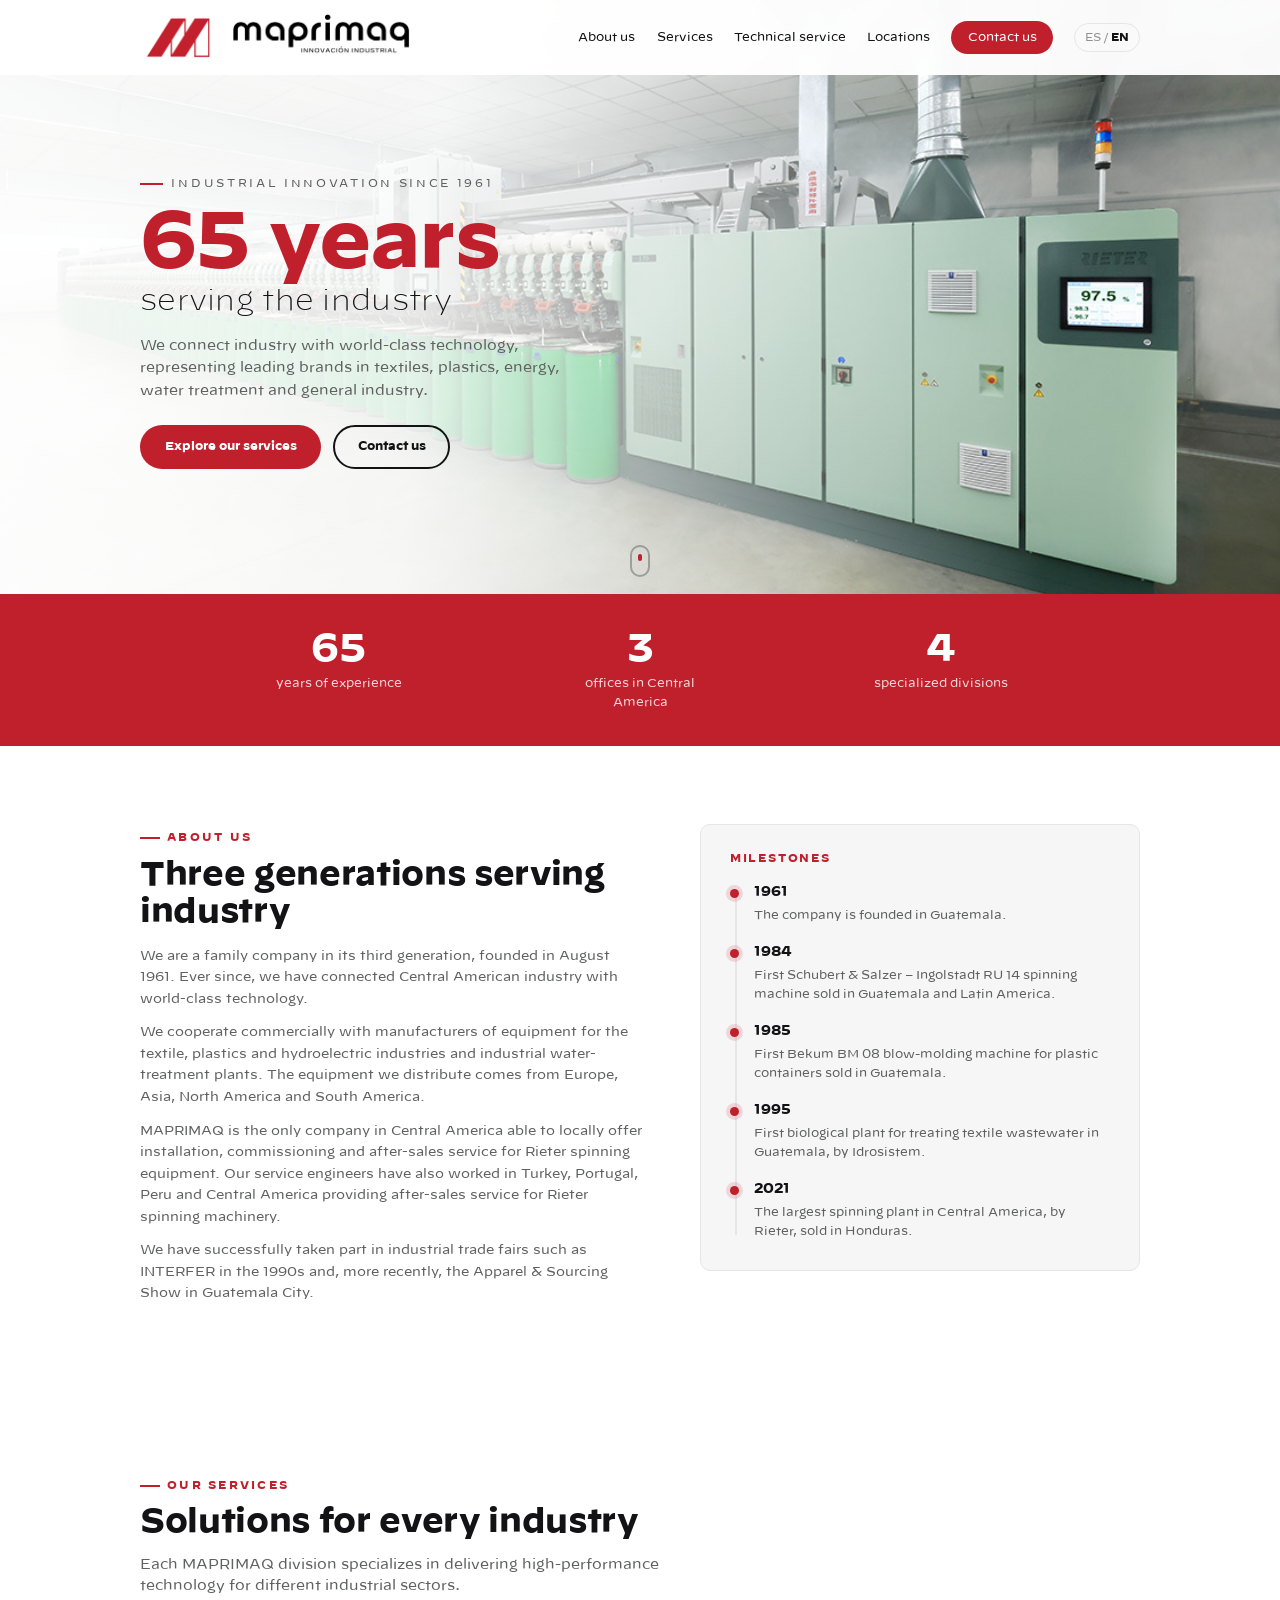
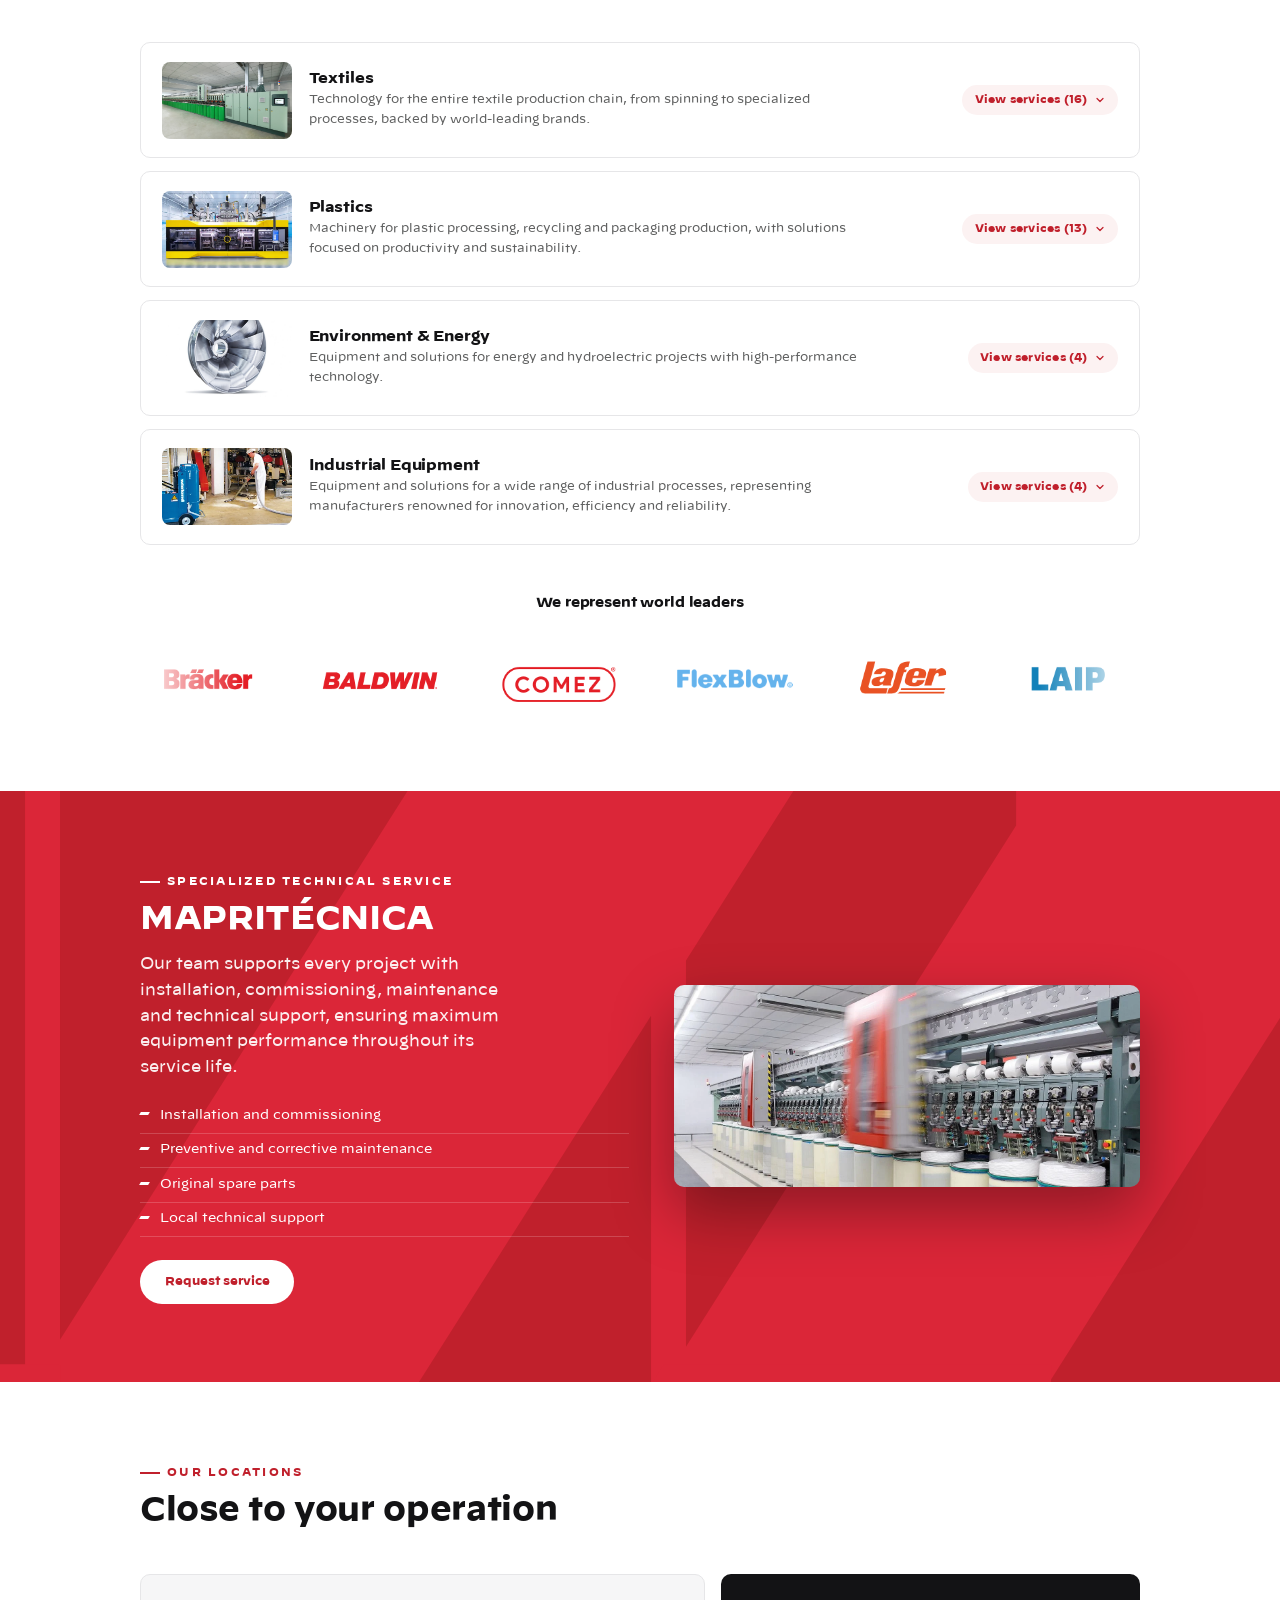
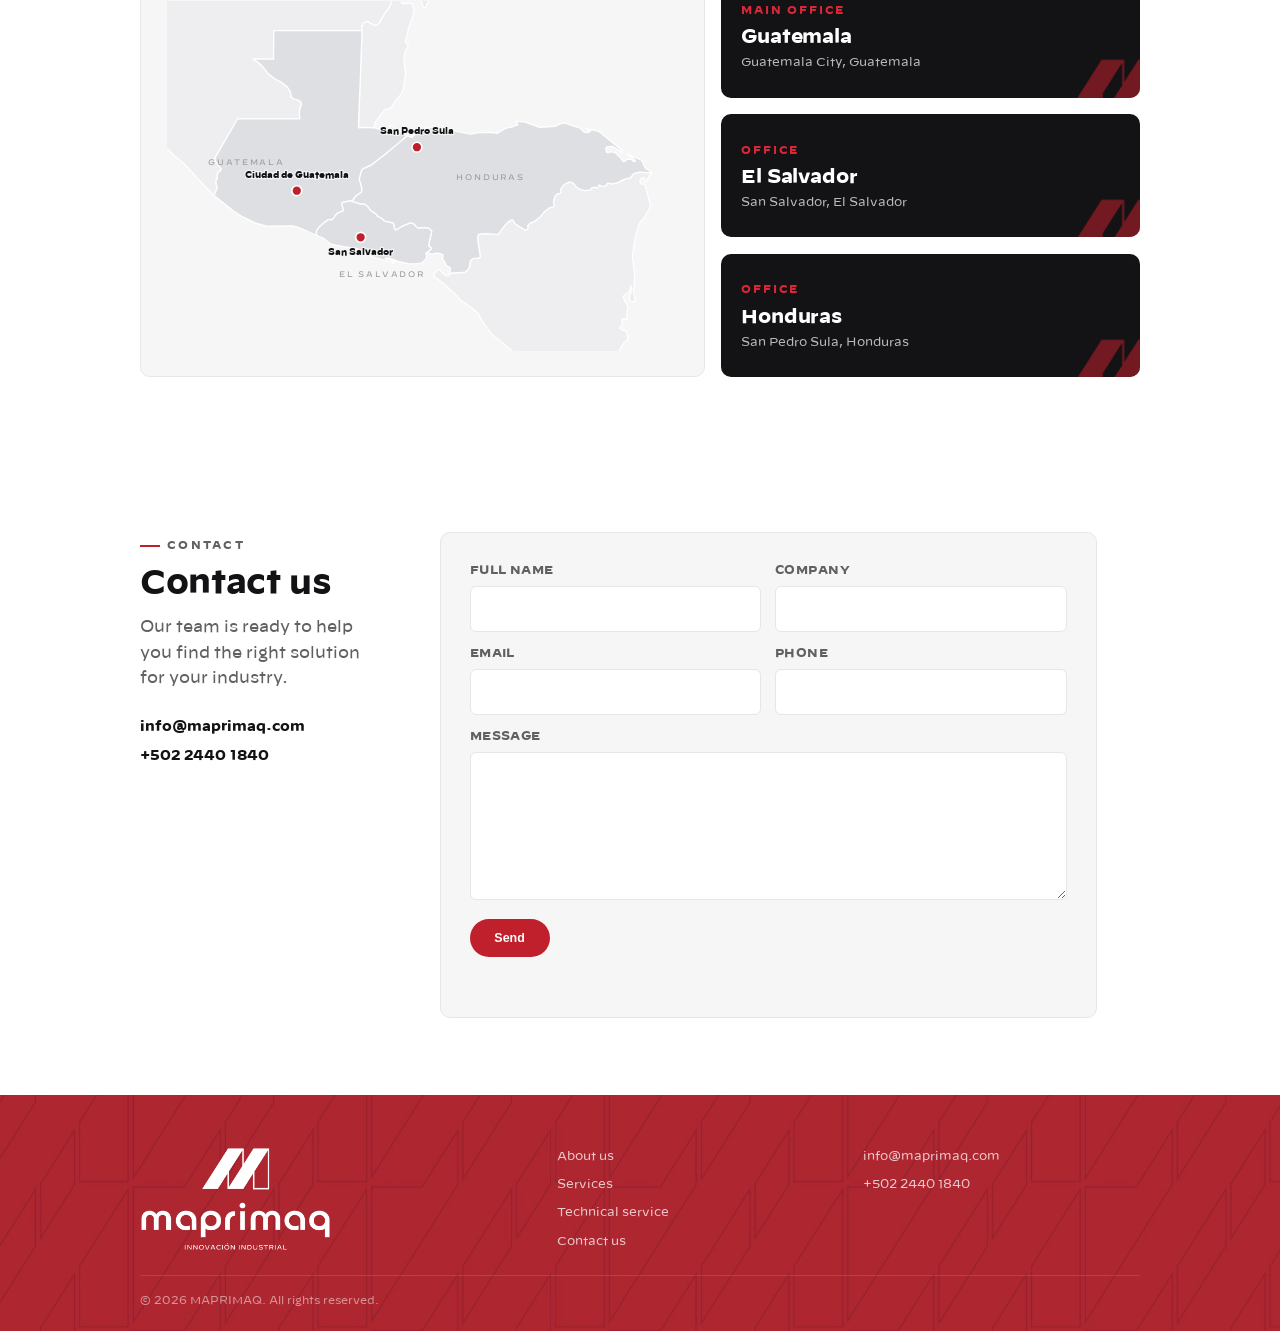
==== index.html @ f329f4ec "Add HTW to the brand logo marquee HTW (molds, Plastics division) was added to the division list in a" ====
<!DOCTYPE html>
<html lang="es">
<head>
  <meta charset="UTF-8">
  <meta name="viewport" content="width=device-width, initial-scale=1.0">
  <title>MAPRIMAQ — Innovación Industrial</title>
  <meta name="description" content="Desde 1961 conectamos a la industria centroamericana con tecnología de clase mundial: textiles, plásticos, energía, tratamiento de aguas e industria en general.">
  <link rel="icon" type="image/png" href="assets/img/icon-1.png">
  <link rel="stylesheet" href="css/styles.css?v=33">
  <meta property="og:title" content="MAPRIMAQ — Innovación Industrial">
  <meta property="og:description" content="65 años al servicio de la industria. Representamos marcas líderes mundiales en Guatemala, El Salvador y Honduras.">
  <meta property="og:image" content="assets/img/logo-color.png">
</head>
<body>

  <!-- ======= Header ======= -->
  <header class="site-header" id="siteHeader">
    <div class="header-inner">
      <a href="#inicio" class="header-logo" aria-label="MAPRIMAQ — inicio">
        <img class="logo-m" src="assets/img/logo-m.png" alt="">
        <img class="logo-text" src="assets/img/logo-text.png" alt="MAPRIMAQ">
      </a>
      <nav class="header-nav" id="headerNav" aria-label="Principal">
        <a href="#nosotros" data-i18n="nav.about">Nosotros</a>
        <a href="#servicios" data-i18n="nav.divisions">Servicios</a>
        <a href="#mapritecnica" data-i18n="nav.service">Servicio técnico</a>
        <a href="#presencia" data-i18n="nav.presence">Sedes</a>
        <a href="#contacto" class="nav-cta" data-i18n="nav.contact">Contáctanos</a>
        <button class="lang-toggle" id="langToggle" aria-label="Switch language">
          <span data-lang-opt="es">ES</span><span class="lang-sep">/</span><span data-lang-opt="en">EN</span>
        </button>
      </nav>
      <button class="burger" id="burger" aria-label="Abrir menú" aria-expanded="false">
        <span></span><span></span>
      </button>
    </div>
  </header>

  <!-- ======= Hero ======= -->
  <section class="hero" id="inicio">
    <!-- ============================================================
         HERO CAROUSEL IMAGES
         To change the rotating hero photos, simply swap the src="…"
         of the <img> tags below (add or remove slides freely — the
         carousel adapts). The first image is the one shown on load.
         Dwell time lives in js/main.js (HERO_SLIDE_MS); the prev/next
         arrows below restart it, and hovering the hero pauses it.

         Each slide owns its own copy layer, and they crossfade with the
         images (see js/main.js): .hero-copy belongs to slide 1 and
         .hero-promo (the event promo overlay) belongs to slide 2, so a
         slide never renders with another slide's text over it.

         Currently a single slide: the prev/next arrows are hidden and
         there is no .hero-promo. The last promo (Plastimagen México 2026)
         is in archive/hero-promo-plastimagen-2026.html with restore steps.
         ============================================================ -->
    <div class="hero-bg" aria-hidden="true">
      <img class="hero-slide is-active" src="assets/img/hero-spinning.jpg" alt="" fetchpriority="high">
      <div class="hero-scrim"></div>
    </div>
    <div class="container hero-grid">
      <div class="hero-copy">
        <p class="hero-kicker reveal" data-i18n="hero.kicker">Innovación industrial desde 1961</p>
        <h1 class="hero-title">
          <span class="hero-number"><span id="yearsCounter">65</span> <span data-i18n="hero.years">años</span></span>
          <span class="hero-sub reveal" data-i18n="hero.title">al servicio de la industria</span>
        </h1>
        <p class="hero-lead reveal" data-i18n="hero.lead">Conectamos a la industria con tecnología de clase mundial. Representamos marcas líderes en los sectores textil, plástico, energía, tratamiento de aguas e industria en general.</p>
        <div class="hero-actions reveal">
          <a href="#servicios" class="btn btn-primary" data-i18n="hero.cta1">Conoce nuestros servicios</a>
          <a href="#contacto" class="btn btn-ghost" data-i18n="hero.cta2">Contáctanos</a>
        </div>
      </div>
    </div>
    <!-- Carousel controls — grouped bottom-right (inside the container width)
         so they never sit on top of the left-aligned hero copy. -->
    <div class="hero-nav container">
      <button class="hero-nav-btn" id="heroPrev" type="button">
        <span class="sr-only" data-i18n="hero.prev">Diapositiva anterior</span>
        <svg viewBox="0 0 24 24" aria-hidden="true" focusable="false"><path d="M15 5l-7 7 7 7"/></svg>
      </button>
      <button class="hero-nav-btn" id="heroNext" type="button">
        <span class="sr-only" data-i18n="hero.next">Diapositiva siguiente</span>
        <svg viewBox="0 0 24 24" aria-hidden="true" focusable="false"><path d="M9 5l7 7-7 7"/></svg>
      </button>
    </div>
    <a href="#stats" class="scroll-hint" aria-label="Bajar">
      <span></span>
    </a>
  </section>

  <!-- ======= Stats band ======= -->
  <section class="stats" id="stats">
    <div class="container stats-grid">
      <div class="stat reveal">
        <span class="stat-number" data-count="65">0</span>
        <span class="stat-label" data-i18n="stats.years">años de experiencia</span>
      </div>
      <div class="stat reveal">
        <span class="stat-number" data-count="3">0</span>
        <span class="stat-label" data-i18n="stats.countries">oficinas en Centroamérica</span>
      </div>
      <div class="stat reveal">
        <span class="stat-number" data-count="4">0</span>
        <span class="stat-label" data-i18n="stats.divisions">segmentos de la industria</span>
      </div>
    </div>
  </section>

  <!-- ======= Nosotros / About ======= -->
  <section class="about section" id="nosotros">
    <div class="container about-grid">
      <div class="about-copy">
        <p class="eyebrow reveal" data-i18n="about.eyebrow">Nosotros</p>
        <h2 class="reveal" data-i18n="about.title">Tres generaciones al servicio de la industria</h2>
        <p class="reveal" data-i18n="about.p1">Somos una empresa familiar en la tercera generación, fundada en agosto de 1961. Desde entonces conectamos a la industria centroamericana con tecnología de clase mundial.</p>
        <p class="reveal" data-i18n="about.p2">Cooperamos comercialmente con empresas fabricantes de equipos para las industrias textil, del plástico, hidroeléctricas y plantas de tratamiento de aguas industriales. Los equipos que comercializamos provienen de Europa, Asia, América del Norte y América del Sur.</p>
        <p class="reveal" data-i18n="about.p3">MAPRIMAQ es la única empresa a nivel centroamericano que puede ofrecer localmente montajes, puestas en marcha y servicio posventa de equipos de hilatura de la marca Rieter. Nuestros ingenieros de servicio además han trabajado en Turquía, Portugal, Perú y Centroamérica brindando servicio posventa para equipos de hilatura Rieter.</p>
        <p class="reveal" data-i18n="about.p4">Hemos participado exitosamente en ferias industriales como INTERFER en los años 90 y, más recientemente, en el Apparel &amp; Sourcing Show de la Ciudad de Guatemala.</p>
      </div>
      <div class="about-timeline reveal">
        <h3 data-i18n="about.tlTitle">Hitos históricos</h3>
        <ol class="timeline">
          <li>
            <span class="tl-year">1961</span>
            <p data-i18n="about.t1961">Fundación de la empresa en Guatemala.</p>
          </li>
          <li>
            <span class="tl-year">1984</span>
            <p data-i18n="about.t1984">Venta en Guatemala y Latinoamérica de la primera máquina para hilatura marca Schubert &amp; Salzer – Ingolstadt, modelo RU 14.</p>
          </li>
          <li>
            <span class="tl-year">1985</span>
            <p data-i18n="about.t1985">Venta en Guatemala de la primera sopladora de envases plásticos marca Bekum, modelo BM 08.</p>
          </li>
          <li>
            <span class="tl-year">1995</span>
            <p data-i18n="about.t1995">Venta de la primera planta biológica en Guatemala para la depuración de aguas residuales textiles, marca Idrosistem.</p>
          </li>
          <li>
            <span class="tl-year">2021</span>
            <p data-i18n="about.t2021">Venta en Honduras de la planta de hilatura más grande de Centroamérica, marca Rieter.</p>
          </li>
        </ol>
      </div>
    </div>
  </section>

  <!-- ======= Divisiones ======= -->
  <section class="divisions section" id="servicios">
    <div class="container">
      <div class="section-head reveal">
        <p class="eyebrow" data-i18n="div.eyebrow">Nuestros servicios</p>
        <h2 data-i18n="div.title">Soluciones para cada industria</h2>
        <p class="section-lead" data-i18n="div.lead">Cada división de MAPRIMAQ está especializada en brindar tecnología de alto desempeño para distintos sectores industriales.</p>
      </div>

      <!-- ============================================================
           SERVICE CARD PHOTOS
           Each card shows a photo (class="division-photo") on the left.
           To change a card's photo, swap the src="…" of its <img> below.
           ============================================================ -->
      <div class="division-grid">
        <article class="division-card reveal" tabindex="0">
          <div class="division-head">
            <div class="division-photo" aria-hidden="true"><img src="assets/img/machines/rieter.jpg" alt="" loading="lazy"></div>
            <h3 data-i18n="div.textiles.title">Textiles</h3>
            <p data-i18n="div.textiles.desc">Tecnología para toda la cadena de producción textil, desde hilatura hasta procesos especializados, respaldada por marcas líderes a nivel mundial.</p>
            <!--
              Machine hover-previews: add data-img="assets/img/machines/<file>" to any
              list item to show its photo on hover; add data-brand="Marca" when the
              brand name should be displayed (omit it for anonymous machines).
            -->
            <button class="division-toggle" type="button" aria-expanded="false">
              <span class="toggle-label"></span>
              <svg class="toggle-chevron" viewBox="0 0 16 16" aria-hidden="true"><path d="M4 6l4 4 4-4" fill="none" stroke="currentColor" stroke-width="1.6" stroke-linecap="round" stroke-linejoin="round"/></svg>
            </button>
          </div>
          <div class="division-list-wrap">
            <ul class="division-list">
              <li data-i18n="div.textiles.i1" data-img="assets/img/machines/rieter.jpg" data-brand="Rieter">Hilatura de fibra corta y larga</li>
              <li data-i18n="div.textiles.i2" data-img="assets/img/machines/mayer-cie.webp" data-brand="Mayer &amp; Cie.">Tejido de punto circular</li>
              <li data-i18n="div.textiles.i3" data-img="assets/img/machines/picanol.webp" data-brand="Picanol">Telares</li>
              <li data-i18n="div.textiles.i4" data-img="assets/img/machines/lafer.webp" data-brand="Lafer">Tintura, estampado y acabados</li>
              <li data-i18n="div.textiles.i5" data-img="assets/img/machines/baldwin.jpg" data-brand="Baldwin">Líneas continuas de teñido y acabado para tejido plano</li>
              <li data-i18n="div.textiles.i6" data-img="assets/img/machines/ssm.webp" data-brand="SSM">Máquinas para enconar y procesar hilo</li>
              <li data-i18n="div.textiles.i7">Acondicionamiento al vacío y tratamiento de hilos en procesos continuos</li>
              <li data-i18n="div.textiles.i8">Sistemas de hilos de fantasía con efectos especiales</li>
              <li data-i18n="div.textiles.i9" data-img="assets/img/machines/reseda-binder.webp" data-brand="Reseda Binder">Parafinado de hilo</li>
              <li data-i18n="div.textiles.i10" data-img="assets/img/machines/rimtex.jpg" data-brand="Rimtex">Botes de hilatura</li>
              <li data-i18n="div.textiles.i11" data-img="assets/img/machines/uster.webp" data-brand="USTER">Detección de metales, chispas y fibras extrañas</li>
              <li data-i18n="div.textiles.i12">Laboratorios e instrumentos para hilanderías</li>
              <li data-i18n="div.textiles.i13" data-img="assets/img/machines/orox.jpg" data-brand="Orox">Líneas de corte automático</li>
              <li data-i18n="div.textiles.i14" data-img="assets/img/machines/laroche-andritz.jpg" data-brand="ANDRITZ Laroche">Líneas de reciclaje</li>
              <li data-i18n="div.textiles.i15">Climatización</li>
              <li data-i18n="div.textiles.i16">Sistemas industriales de aspiración</li>
            </ul>
          </div>
        </article>

        <article class="division-card reveal" tabindex="0">
          <div class="division-head">
            <div class="division-photo" aria-hidden="true"><img src="assets/img/machines/bekum.jpg" alt="" loading="lazy"></div>
            <h3 data-i18n="div.plastics.title">Plásticos</h3>
            <p data-i18n="div.plastics.desc">Maquinaria para transformación, reciclaje y producción de envases plásticos con soluciones enfocadas en productividad y sostenibilidad.</p>
            <button class="division-toggle" type="button" aria-expanded="false">
              <span class="toggle-label"></span>
              <svg class="toggle-chevron" viewBox="0 0 16 16" aria-hidden="true"><path d="M4 6l4 4 4-4" fill="none" stroke="currentColor" stroke-width="1.6" stroke-linecap="round" stroke-linejoin="round"/></svg>
            </button>
          </div>
          <div class="division-list-wrap">
            <ul class="division-list">
              <li data-i18n="div.plastics.i1" data-img="assets/img/machines/bandera.jpg" data-brand="Bandera">Extrusión</li>
              <li data-i18n="div.plastics.i2" data-img="assets/img/machines/bekum.jpg" data-brand="Bekum">Soplado</li>
              <li data-i18n="div.plastics.i12" data-img="assets/img/machines/flexblow.jpg" data-brand="Flexblow">Soplado de envases PET</li>
              <li data-i18n="div.plastics.i3" data-img="assets/img/machines/wittmann-injection.jpg" data-brand="Wittmann">Inyección</li>
              <li data-i18n="div.plastics.i13" data-img="assets/img/machines/htw.jpg" data-brand="HTW">Moldes</li>
              <li data-i18n="div.plastics.i4">Termoformado</li>
              <li data-i18n="div.plastics.i5">Maquinaria para tubos plásticos flexibles</li>
              <li data-i18n="div.plastics.i6" data-img="assets/img/machines/wittmann-robot.jpg" data-brand="Wittmann">Equipos auxiliares y automatización completa</li>
              <li data-i18n="div.plastics.i7" data-img="assets/img/machines/frigosystem.webp" data-brand="Frigosystem">Sistemas de enfriamiento</li>
              <li data-i18n="div.plastics.i8" data-img="assets/img/machines/ngr.jpg" data-brand="NGR">Reciclaje post-industrial y post-consumo</li>
              <li data-i18n="div.plastics.i9">Plantas llave en mano para producción de diésel</li>
              <li data-i18n="div.plastics.i10">Resinas y compuestos para películas de empaque</li>
              <li data-i18n="div.plastics.i11">Sistemas industriales de aspiración</li>
            </ul>
          </div>
        </article>

        <article class="division-card reveal" tabindex="0">
          <div class="division-head">
            <div class="division-photo" aria-hidden="true"><img src="assets/img/machines/troyer.jpg" alt="" loading="lazy"></div>
            <h3 data-i18n="div.energy.title">Ambiente y Energía</h3>
            <p data-i18n="div.energy.desc">Equipos y soluciones para proyectos energéticos e hidroeléctricos con tecnología de alto rendimiento.</p>
            <button class="division-toggle" type="button" aria-expanded="false">
              <span class="toggle-label"></span>
              <svg class="toggle-chevron" viewBox="0 0 16 16" aria-hidden="true"><path d="M4 6l4 4 4-4" fill="none" stroke="currentColor" stroke-width="1.6" stroke-linecap="round" stroke-linejoin="round"/></svg>
            </button>
          </div>
          <div class="division-list-wrap">
            <ul class="division-list">
              <li data-i18n="div.energy.i1" data-img="assets/img/machines/idrosistem.jpg" data-brand="Idrosistem">Tratamiento de aguas residuales industriales</li>
              <li data-i18n="div.energy.i2" data-img="assets/img/machines/ngr.jpg" data-brand="NGR">Líneas completas de reciclaje de plástico</li>
              <li data-i18n="div.energy.i3" data-img="assets/img/machines/pierret.jpg" data-brand="Pierret · ANDRITZ">Líneas de reciclaje textil</li>
              <li data-i18n="div.energy.i4" data-img="assets/img/machines/troyer.jpg" data-brand="Troyer">Energía hidroeléctrica</li>
            </ul>
          </div>
        </article>

        <article class="division-card reveal" tabindex="0">
          <div class="division-head">
            <div class="division-photo" aria-hidden="true"><img src="assets/img/machines/wieland.webp" alt="" loading="lazy"></div>
            <h3 data-i18n="div.industrial.title">Equipo Industrial</h3>
            <p data-i18n="div.industrial.desc">Equipos y soluciones para diversos procesos industriales, representando fabricantes reconocidos por su innovación, eficiencia y confiabilidad.</p>
            <button class="division-toggle" type="button" aria-expanded="false">
              <span class="toggle-label"></span>
              <svg class="toggle-chevron" viewBox="0 0 16 16" aria-hidden="true"><path d="M4 6l4 4 4-4" fill="none" stroke="currentColor" stroke-width="1.6" stroke-linecap="round" stroke-linejoin="round"/></svg>
            </button>
          </div>
          <div class="division-list-wrap">
            <ul class="division-list">
              <li data-i18n="div.industrial.i1" data-img="assets/img/machines/wieland.webp" data-brand="Wieland">Sistemas de aspiración industrial y de alto vacío</li>
              <li data-i18n="div.industrial.i2">Climatización industrial</li>
              <li data-i18n="div.industrial.i3">Sistemas de enfriamiento</li>
              <li data-i18n="div.industrial.i4">Automatización de bodegas y estacionamientos</li>
            </ul>
          </div>
        </article>
      </div>

      <!-- Brand logo marquee (the former "Marcas" section, now part of
           Servicios). Logos are individual PNGs sliced from marcas.webp —
           add/remove/swap files in assets/img/brands/ and mirror any change
           in BOTH marquee groups below (they must stay identical for the
           seamless loop). -->
      <div class="brands-inline reveal">
        <h3 data-i18n="brands.title">Representamos a líderes mundiales</h3>
        <div class="logo-marquee" role="img" aria-label="Bräcker, Baldwin, Comez, Flexblow, Lafer, LAIP, ANDRITZ, Lawer, Mayer & Cie., Novibra, Oro X Group, Pentek, Picanol, Reseda Binder, Rieter, Rimtex, SSM, Suessen, USTER, HTW">
          <div class="marquee-track">
            <div class="marquee-group">
              <img src="assets/img/brands/bracker.png" alt="" loading="lazy">
              <img src="assets/img/brands/baldwin.png" alt="" loading="lazy">
              <img src="assets/img/brands/comez.png" alt="" loading="lazy">
              <img src="assets/img/brands/flexblow.png" alt="" loading="lazy">
              <img src="assets/img/brands/lafer.png" alt="" loading="lazy">
              <img src="assets/img/brands/laip.png" alt="" loading="lazy">
              <img src="assets/img/brands/andritz.png" alt="" loading="lazy">
              <img src="assets/img/brands/lawer.png" alt="" loading="lazy">
              <img src="assets/img/brands/mayer-cie.png" alt="" loading="lazy">
              <img src="assets/img/brands/novibra.png" alt="" loading="lazy">
              <img src="assets/img/brands/orox.png" alt="" loading="lazy">
              <img src="assets/img/brands/pentek.png" alt="" loading="lazy">
              <img src="assets/img/brands/picanol.png" alt="" loading="lazy">
              <img src="assets/img/brands/reseda-binder.png" alt="" loading="lazy">
              <img src="assets/img/brands/rieter.png" alt="" loading="lazy">
              <img src="assets/img/brands/rimtex.png" alt="" loading="lazy">
              <img src="assets/img/brands/ssm.png" alt="" loading="lazy">
              <img src="assets/img/brands/suessen.png" alt="" loading="lazy">
              <img src="assets/img/brands/uster.png" alt="" loading="lazy">
              <img src="assets/img/brands/htw.png" alt="" loading="lazy">
            </div>
            <div class="marquee-group" aria-hidden="true">
              <img src="assets/img/brands/bracker.png" alt="" loading="lazy">
              <img src="assets/img/brands/baldwin.png" alt="" loading="lazy">
              <img src="assets/img/brands/comez.png" alt="" loading="lazy">
              <img src="assets/img/brands/flexblow.png" alt="" loading="lazy">
              <img src="assets/img/brands/lafer.png" alt="" loading="lazy">
              <img src="assets/img/brands/laip.png" alt="" loading="lazy">
              <img src="assets/img/brands/andritz.png" alt="" loading="lazy">
              <img src="assets/img/brands/lawer.png" alt="" loading="lazy">
              <img src="assets/img/brands/mayer-cie.png" alt="" loading="lazy">
              <img src="assets/img/brands/novibra.png" alt="" loading="lazy">
              <img src="assets/img/brands/orox.png" alt="" loading="lazy">
              <img src="assets/img/brands/pentek.png" alt="" loading="lazy">
              <img src="assets/img/brands/picanol.png" alt="" loading="lazy">
              <img src="assets/img/brands/reseda-binder.png" alt="" loading="lazy">
              <img src="assets/img/brands/rieter.png" alt="" loading="lazy">
              <img src="assets/img/brands/rimtex.png" alt="" loading="lazy">
              <img src="assets/img/brands/ssm.png" alt="" loading="lazy">
              <img src="assets/img/brands/suessen.png" alt="" loading="lazy">
              <img src="assets/img/brands/uster.png" alt="" loading="lazy">
              <img src="assets/img/brands/htw.png" alt="" loading="lazy">
            </div>
          </div>
        </div>
      </div>
    </div>
  </section>

  <!-- ======= MAPRITÉCNICA ======= -->
  <section class="mapritecnica section" id="mapritecnica">
    <div class="pattern-bg" aria-hidden="true"></div>
    <div class="container mapritecnica-grid">
      <div class="mapritecnica-copy">
        <p class="eyebrow light reveal" data-i18n="serv.eyebrow">Servicio técnico especializado</p>
        <h2 class="reveal">MAPRITÉCNICA</h2>
        <p class="reveal" data-i18n="serv.lead">Nuestro equipo acompaña cada proyecto con instalación, puesta en marcha, mantenimiento y soporte técnico, garantizando el máximo desempeño de los equipos durante toda su vida útil.</p>
        <ul class="serv-list">
          <li class="reveal" data-i18n="serv.i1">Instalación y puesta en marcha</li>
          <li class="reveal" data-i18n="serv.i2">Mantenimiento preventivo y correctivo</li>
          <li class="reveal" data-i18n="serv.i3">Repuestos originales</li>
          <li class="reveal" data-i18n="serv.i4">Soporte técnico local</li>
        </ul>
        <a href="#contacto" class="btn btn-light reveal" data-i18n="serv.cta">Solicitar servicio</a>
      </div>
      <div class="mapritecnica-img reveal">
        <img src="assets/img/rieter-spinning.webp" alt="" loading="lazy">
      </div>
    </div>
  </section>

  <!-- ======= Presencia ======= -->
  <section class="presence section" id="presencia">
    <div class="container">
      <div class="section-head reveal">
        <p class="eyebrow" data-i18n="pres.eyebrow">Nuestras sedes</p>
        <h2 data-i18n="pres.title">Cerca de su operación</h2>
      </div>
      <div class="presence-layout">
        <!-- Stylized minimalist map of Guatemala · El Salvador · Honduras -->
        <div class="presence-map reveal">
          <svg viewBox="0 0 620 424" xmlns="http://www.w3.org/2000/svg" role="img" aria-label="Mapa de Centroamérica con las sedes de MAPRIMAQ">
            <!-- Real borders (Natural Earth 50m), stylized. Regenerate with scratchpad/genmap.js -->
            <path class="map-neighbor" d="M-58.5,12.7L-57.9,12.6L-39.3,5.9L-33.0,2.6L-20.6,-1.9L-1.7,-2.7L4.2,-1.4L18.3,-4.2L25.3,-7.6L27.6,-10.7L28.7,-13.1L41.7,-16.3L44.5,-17.0L57.7,-17.6L64.3,-18.8L71.6,-19.5L77.1,-14.7L77.1,-12.3L73.5,-10.1L75.2,-8.0L81.7,-4.3L93.5,-2.9L97.5,-3.5L103.0,-8.7L112.7,-13.8L112.5,-19.7L110.6,-23.1L107.8,-23.3L107.2,-25.1L109.1,-29.4L108.7,-30.9L102.6,-26.7L101.3,-26.7L101.9,-28.6L103.2,-30.3L120.7,-39.4L125.3,-43.1L131.2,-46.5L143.8,-58.8L144.2,-61.8L327.8,-61.8L326.0,-60.8L324.1,-58.8L324.3,-53.0L326.2,-52.6L330.4,-56.9L332.9,-56.7L333.4,-54.9L327.9,-39.9L324.5,-24.6L319.7,-15.8L318.0,-2.8L315.7,2.6L312.7,8.1L311.0,7.8L306.6,-2.5L301.8,-5.2L300.9,-7.6L303.5,-20.2L302.2,-27.1L299.9,-26.8L296.7,-23.1L292.7,-19.7L292.7,-14.9L288.1,-7.1L286.8,-4.4L282.4,-5.1L277.1,-4.7L273.6,-2.8L269.8,6.7L260.7,20.2L256.9,26.8L254.0,29.0L251.7,29.9L248.9,28.3L242.8,24.7L237.8,26.5L236.1,30.6L236.3,36.0L223.9,36.0L203.0,36.0L176.5,36.0L150.8,36.0L129.3,35.9L129.3,47.9L129.1,58.6L129.1,70.5L117.3,70.4L104.7,70.3L105.7,71.5L109.9,73.8L115.6,79.1L122.2,87.4L130.2,94.1L139.4,98.9L145.5,103.8L148.5,108.5L150.2,112.5L150.2,115.9L153.5,118.4L159.6,120.2L162.8,123.2L162.8,125.5L160.9,131.0L160.3,137.1L161.1,142.5L156.7,142.7L146.0,142.7L129.9,142.7L115.0,142.7L103.2,142.7L85.5,142.7L80.7,151.1L72.7,165.0L65.3,177.6L59.2,188.2L58.1,191.0L58.1,193.3L65.7,203.2L64.5,206.0L61.7,207.6L60.9,209.9L61.1,213.7L59.2,218.6L59.8,222.1L60.9,226.4L59.2,230.1L57.9,233.6L56.5,235.2L54.8,233.8L39.2,217.3L22.8,199.3L16.5,193.4L10.3,188.8L1.9,180.5L-20.0,162.2L-31.3,153.7L-41.9,143.7L-51.4,138.1L-58.5,135.4L-58.5,137.9L-58.1,138.1L-48.4,143.2L-46.9,145.8L-58.5,141.5Z"/>
            <path class="map-neighbor" d="M236.3,36.0L236.1,30.6L237.8,26.5L242.8,24.7L248.9,28.3L251.7,29.9L254.0,29.0L256.9,26.8L260.7,20.2L269.8,6.7L273.6,-2.8L277.1,-4.7L282.4,-5.1L286.8,-4.4L283.7,2.5L286.8,3.5L289.8,2.7L296.5,3.1L299.2,10.7L298.4,17.2L292.1,34.0L291.2,39.9L288.3,48.5L292.3,54.3L288.5,62.0L287.2,66.9L287.0,74.2L288.9,88.2L285.8,108.4L280.5,117.2L277.1,120.5L271.2,129.2L263.4,131.9L252.7,145.9L250.8,149.6L251.9,153.6L249.3,153.6L239.0,153.0L232.1,153.7L231.9,153.4L232.3,138.3L233.3,114.8L234.0,97.7L234.6,80.8L235.0,68.1L235.7,50.9L236.3,36.0Z"/>
            <path class="map-neighbor" d="M587.3,208.1L585.8,210.3L583.9,211.8L580.1,219.0L578.9,219.7L578.7,214.3L576.6,213.6L573.8,215.5L572.4,218.2L574.7,221.9L576.8,221.9L579.1,222.8L585.6,247.6L584.1,252.0L580.1,258.8L576.4,264.6L572.6,268.3L567.7,283.8L563.5,308.9L566.5,331.6L565.0,352.4L566.2,357.4L566.7,363.5L563.5,364.6L561.8,364.5L559.9,360.6L560.1,357.4L562.0,353.4L562.9,348.2L561.8,345.4L559.9,351.5L556.8,354.2L554.7,355.1L552.6,358.1L554.7,363.8L557.6,368.0L558.5,371.0L557.4,374.5L556.8,386.7L555.7,386.4L554.7,384.7L551.7,384.6L551.3,389.5L551.5,392.2L549.0,394.4L548.1,396.5L550.2,397.9L552.6,398.8L555.3,398.6L557.8,404.6L558.5,409.5L553.0,414.1L551.1,417.8L548.1,422.3L546.5,426.7L545.8,429.9L547.9,440.1L551.7,447.2L554.9,451.8L559.1,452.8L558.0,457.6L554.9,460.6L549.2,463.1L542.9,463.6L532.6,461.2L528.3,460.9L526.7,459.6L526.0,457.2L523.1,453.7L517.8,449.1L514.7,449.4L509.6,448.4L501.0,445.1L497.2,444.7L491.5,447.5L485.0,451.0L469.2,445.5L458.0,441.5L448.1,437.9L445.4,436.6L443.3,436.9L441.4,438.7L439.3,442.0L438.4,443.0L437.4,443.9L436.1,444.1L436.1,442.6L431.1,435.9L423.5,428.1L393.8,403.8L382.8,389.3L376.9,378.8L371.3,373.3L355.3,362.2L351.7,357.7L335.7,342.8L323.7,334.0L323.5,330.3L328.5,325.6L330.8,325.8L333.6,329.2L337.8,332.9L339.9,333.0L342.8,331.3L342.8,329.5L359.3,328.8L362.0,327.7L364.9,325.0L366.6,321.2L366.8,317.5L367.5,314.8L370.0,312.2L374.8,311.5L378.4,311.1L379.5,309.4L378.4,303.7L376.5,290.1L376.1,286.2L376.7,283.4L378.2,282.3L385.4,281.7L399.1,282.8L401.8,281.9L407.3,274.2L412.3,268.4L415.9,265.8L418.8,265.1L422.0,270.2L433.6,277.4L435.5,277.0L436.7,276.6L437.0,275.5L437.0,272.2L439.7,269.1L445.8,266.4L451.7,261.5L457.8,254.6L463.1,250.5L467.5,249.2L469.2,247.4L468.1,244.8L468.3,241.2L470.2,236.3L472.8,233.6L476.1,232.9L477.4,231.4L476.8,229.1L477.4,226.7L480.5,222.6L487.7,219.1L491.9,220.4L495.5,225.0L500.3,228.2L506.7,229.8L511.5,229.2L515.1,226.3L518.2,225.4L521.0,226.6L522.4,226.0L522.7,223.4L524.1,222.9L526.9,224.3L529.4,224.6L531.5,224.0L532.3,222.7L532.8,221.5L534.2,220.6L539.7,221.5L545.8,220.1L552.8,216.4L557.2,214.7L559.5,215.1L562.0,213.2L565.2,209.0L572.4,207.2L587.3,208.1Z"/>
            <path class="map-country" d="M56.5,235.2L57.9,233.6L59.2,230.1L60.9,226.4L59.8,222.1L59.2,218.6L61.1,213.7L60.9,209.9L61.7,207.6L64.5,206.0L65.7,203.2L58.1,193.3L58.1,191.0L59.2,188.2L65.3,177.6L72.7,165.0L80.7,151.1L85.5,142.7L103.2,142.7L115.0,142.7L129.9,142.7L146.0,142.7L156.7,142.7L161.1,142.5L160.3,137.1L160.9,131.0L162.8,125.5L162.8,123.2L159.6,120.2L153.5,118.4L150.2,115.9L150.2,112.5L148.5,108.5L145.5,103.8L139.4,98.9L130.2,94.1L122.2,87.4L115.6,79.1L109.9,73.8L105.7,71.5L104.7,70.3L117.3,70.4L129.1,70.5L129.1,58.6L129.3,47.9L129.3,35.9L150.8,36.0L176.5,36.0L203.0,36.0L223.9,36.0L236.3,36.0L235.7,50.9L235.0,68.1L234.6,80.8L234.0,97.7L233.3,114.8L232.3,138.3L231.9,153.4L232.1,153.7L239.0,153.0L249.3,153.6L251.9,153.6L255.0,154.9L257.6,155.3L262.6,158.7L268.9,161.3L272.7,156.1L270.8,153.0L269.1,151.4L269.3,149.9L290.8,163.5L288.3,165.6L282.8,170.3L272.9,178.5L264.1,185.8L255.7,192.4L247.9,198.4L247.0,199.1L237.3,203.3L235.7,205.3L233.5,213.7L232.7,215.8L234.4,220.5L236.1,227.6L235.7,231.4L228.9,236.1L225.8,240.2L224.5,243.0L223.2,242.3L221.1,242.1L216.3,243.2L214.0,243.4L212.1,244.5L211.9,247.1L213.1,251.3L213.8,253.5L212.3,254.5L206.4,257.1L204.1,259.5L201.8,263.5L199.2,265.1L196.5,264.7L194.6,265.4L190.6,268.2L184.3,273.8L181.1,278.0L180.9,281.2L181.5,284.0L159.2,274.1L151.6,272.4L120.1,272.6L106.6,268.7L91.2,261.2L80.7,254.3L56.5,235.2Z"/>
            <path class="map-country" d="M587.3,208.1L572.4,207.2L565.2,209.0L562.0,213.2L559.5,215.1L557.2,214.7L552.8,216.4L545.8,220.1L539.7,221.5L534.2,220.6L532.8,221.5L532.3,222.7L531.5,224.0L529.4,224.6L526.9,224.3L524.1,222.9L522.7,223.4L522.4,226.0L521.0,226.6L518.2,225.4L515.1,226.3L511.5,229.2L506.7,229.8L500.3,228.2L495.5,225.0L491.9,220.4L487.7,219.1L480.5,222.6L477.4,226.7L476.8,229.1L477.4,231.4L476.1,232.9L472.8,233.6L470.2,236.3L468.3,241.2L468.1,244.8L469.2,247.4L467.5,249.2L463.1,250.5L457.8,254.6L451.7,261.5L445.8,266.4L439.7,269.1L437.0,272.2L437.0,275.5L436.7,276.6L435.5,277.0L433.6,277.4L422.0,270.2L418.8,265.1L415.9,265.8L412.3,268.4L407.3,274.2L401.8,281.9L399.1,282.8L385.4,281.7L378.2,282.3L376.7,283.4L376.1,286.2L376.5,290.1L378.4,303.7L379.5,309.4L378.4,311.1L374.8,311.5L370.0,312.2L367.5,314.8L366.8,317.5L366.6,321.2L364.9,325.0L362.0,327.7L359.3,328.8L342.8,329.5L343.3,323.1L338.4,320.5L335.9,315.3L333.6,311.8L334.2,309.6L334.0,307.1L327.5,305.1L321.1,306.5L317.6,305.6L315.0,304.3L319.5,301.1L319.9,299.2L318.4,297.8L316.9,296.9L317.4,293.4L318.2,289.2L320.7,279.4L319.9,277.6L315.7,274.7L310.4,274.4L304.7,275.3L302.0,273.8L299.5,270.5L295.2,268.8L288.1,271.5L280.3,275.6L278.0,277.1L275.9,276.9L275.0,273.8L274.6,270.2L274.2,269.3L270.0,268.1L265.1,267.1L262.8,266.1L260.5,263.7L254.6,260.6L253.3,258.3L245.5,252.8L244.1,250.2L242.4,248.2L238.6,245.8L235.7,246.3L226.0,243.3L224.5,243.0L225.8,240.2L228.9,236.1L235.7,231.4L236.1,227.6L234.4,220.5L232.7,215.8L233.5,213.7L235.7,205.3L237.3,203.3L247.0,199.1L247.9,198.4L255.7,192.4L264.1,185.8L272.9,178.5L282.8,170.3L288.3,165.6L290.8,163.5L296.5,165.1L300.9,161.2L303.5,160.0L309.6,155.3L311.5,154.3L321.6,152.4L326.4,152.5L330.8,157.1L334.2,159.8L340.5,157.5L346.0,157.0L368.1,161.4L376.9,159.4L392.9,159.0L400.3,160.2L410.6,154.0L417.2,152.7L425.0,149.8L423.9,146.8L422.0,145.5L433.8,146.8L451.3,153.1L470.0,151.9L476.8,148.6L481.2,147.6L500.3,154.1L505.4,159.0L509.4,159.4L512.3,158.4L513.2,157.3L509.4,156.3L507.7,154.7L522.9,157.8L551.3,181.2L551.9,183.1L539.7,176.2L533.2,176.7L531.5,177.8L531.9,181.6L532.6,183.4L535.3,183.6L537.4,182.5L542.5,183.8L545.6,186.3L549.6,190.1L552.1,194.3L554.7,194.4L557.2,191.9L562.0,191.6L565.2,194.3L567.5,194.2L564.3,189.8L557.0,185.5L558.9,185.4L575.1,193.2L579.5,202.8L583.5,205.1L587.3,208.1Z"/>
            <path class="map-country" d="M224.5,243.0L226.0,243.3L235.7,246.3L238.6,245.8L242.4,248.2L244.1,250.2L245.5,252.8L253.3,258.3L254.6,260.6L260.5,263.7L262.8,266.1L265.1,267.1L270.0,268.1L274.2,269.3L274.6,270.2L275.0,273.8L275.9,276.9L278.0,277.1L280.3,275.6L288.1,271.5L295.2,268.8L299.5,270.5L302.0,273.8L304.7,275.3L310.4,274.4L315.7,274.7L319.9,277.6L320.7,279.4L318.2,289.2L317.4,293.4L316.9,296.9L318.4,297.8L319.9,299.2L319.5,301.1L315.0,304.3L313.6,305.1L314.6,311.1L311.2,314.8L308.3,317.4L302.8,318.1L293.6,318.3L279.7,315.4L269.6,311.3L264.1,311.3L265.8,312.7L270.2,313.5L275.9,316.4L274.2,317.2L253.3,311.2L229.3,299.6L215.0,297.7L198.6,294.5L188.9,287.1L181.5,284.0L180.9,281.2L181.1,278.0L184.3,273.8L190.6,268.2L194.6,265.4L196.5,264.7L199.2,265.1L201.8,263.5L204.1,259.5L206.4,257.1L212.3,254.5L213.8,253.5L213.1,251.3L211.9,247.1L212.1,244.5L214.0,243.4L216.3,243.2L221.1,242.1L223.2,242.3L224.5,243.0Z"/>
            <text class="map-label" x="96.5" y="198.6">Guatemala</text>
            <text class="map-label" x="391.9" y="216.7">Honduras</text>
            <text class="map-label" x="260.3" y="334.2">El Salvador</text>
            <g class="map-pin">
              <circle class="pulse" cx="157.2" cy="229.8" r="14"/>
              <circle class="dot" cx="157.2" cy="229.8" r="6"/>
              <text class="pin-label" x="157.2" y="213.8">Ciudad de Guatemala</text>
            </g>
            <g class="map-pin">
              <circle class="pulse" cx="234.5" cy="286.2" r="14"/>
              <circle class="dot" cx="234.5" cy="286.2" r="6"/>
              <text class="pin-label" x="234.5" y="308.2">San Salvador</text>
            </g>
            <g class="map-pin">
              <circle class="pulse" cx="302.7" cy="177.1" r="14"/>
              <circle class="dot" cx="302.7" cy="177.1" r="6"/>
              <text class="pin-label" x="302.7" y="161.1">San Pedro Sula</text>
            </g>
          </svg>
        </div>
        <div class="presence-grid">
          <div class="presence-card reveal">
            <span class="presence-tag" data-i18n="pres.hq">Oficina principal</span>
            <h3>Guatemala</h3>
            <p data-i18n="pres.gt">Ciudad de Guatemala, Guatemala</p>
          </div>
          <div class="presence-card reveal">
            <span class="presence-tag" data-i18n="pres.office">Oficina</span>
            <h3>El Salvador</h3>
            <p data-i18n="pres.sv">San Salvador, El Salvador</p>
          </div>
          <div class="presence-card reveal">
            <span class="presence-tag" data-i18n="pres.office2">Oficina</span>
            <h3>Honduras</h3>
            <p data-i18n="pres.hn">San Pedro Sula, Honduras</p>
          </div>
        </div>
      </div>
    </div>
  </section>

  <!-- ======= Contacto ======= -->
  <section class="contact section" id="contacto">
    <div class="container contact-grid">
      <div class="contact-copy">
        <p class="eyebrow reveal" data-i18n="contact.eyebrow">Contacto</p>
        <h2 class="reveal" data-i18n="contact.title">Contáctanos</h2>
        <p class="reveal" data-i18n="contact.lead">Nuestro equipo está listo para asesorarle en la búsqueda de la solución adecuada para su industria.</p>
        <ul class="contact-info">
          <li class="reveal"><a href="mailto:info@maprimaq.com">info@maprimaq.com</a></li>
          <li class="reveal"><a href="tel:+50224401840">+502 2440 1840</a></li>
        </ul>
      </div>
      <form class="contact-form reveal" id="contactForm" novalidate>
        <div class="form-row">
          <label>
            <span data-i18n="form.name">Nombre completo</span>
            <input type="text" name="name" required autocomplete="name">
          </label>
          <label>
            <span data-i18n="form.company">Empresa</span>
            <input type="text" name="company" autocomplete="organization">
          </label>
        </div>
        <div class="form-row">
          <label>
            <span data-i18n="form.email">Correo electrónico</span>
            <input type="email" name="email" required autocomplete="email">
          </label>
          <label>
            <span data-i18n="form.phone">Teléfono</span>
            <input type="tel" name="phone" autocomplete="tel">
          </label>
        </div>
        <label>
          <span data-i18n="form.message">Mensaje</span>
          <textarea name="message" rows="5" required></textarea>
        </label>
        <button type="submit" class="btn btn-primary" data-i18n="form.send">Enviar</button>
        <p class="form-status" id="formStatus" role="status"></p>
      </form>
    </div>
  </section>

  <!-- ======= Footer ======= -->
  <footer class="site-footer">
    <div class="pattern-bg subtle" aria-hidden="true"></div>
    <div class="container footer-grid">
      <div class="footer-brand">
        <img src="assets/img/logo-footer.png" alt="MAPRIMAQ — Innovación Industrial" class="footer-logo">
      </div>
      <nav class="footer-nav" aria-label="Footer">
        <a href="#nosotros" data-i18n="nav.about">Nosotros</a>
        <a href="#servicios" data-i18n="nav.divisions">Servicios</a>
        <a href="#mapritecnica" data-i18n="nav.service">Servicio técnico</a>
        <a href="#contacto" data-i18n="nav.contact">Contáctanos</a>
      </nav>
      <div class="footer-contact">
        <a href="mailto:info@maprimaq.com">info@maprimaq.com</a>
        <a href="tel:+50224401840">+502 2440 1840</a>
      </div>
    </div>
    <div class="container footer-bottom">
      <p>© <span id="year">2026</span> MAPRIMAQ. <span data-i18n="footer.rights">Todos los derechos reservados.</span></p>
    </div>
  </footer>

  <script src="js/main.js?v=20"></script>
</body>
</html>
---- css/styles.css ----
/* ============================================================
   MAPRIMAQ — brand styles
   Palette (Brandbook): red #c0202c · gray #606161 · black #000
   Pattern-only reds: #a91e2d · #db2638
   Type: Decimal Bold (titles) · Decimal Book (subtitles/body)
   ============================================================ */

@font-face {
  font-family: 'Decimal';
  src: url('../assets/fonts/DecimalBook.ttf') format('truetype');
  font-weight: 400;
  font-display: swap;
}
@font-face {
  font-family: 'Decimal';
  src: url('../assets/fonts/DecimalBold.ttf') format('truetype');
  font-weight: 700;
  font-display: swap;
}
@font-face {
  font-family: 'Decimal';
  src: url('../assets/fonts/DecimalExtraLight.ttf') format('truetype');
  font-weight: 200;
  font-display: swap;
}

:root {
  --red: #c0202c;
  --red-bright: #db2638;
  --red-deep: #a91e2d;
  --gray: #606161;
  --ink: #131315;
  --paper: #ffffff;
  --paper-soft: #f6f6f7;
  --line: #e6e6e8;
  --radius: 10px;
  --container: 1000px;
  --header-h: 75px;
  --ease: cubic-bezier(.22, .61, .36, 1);
}

* { margin: 0; padding: 0; box-sizing: border-box; }

html { scroll-behavior: smooth; }

body {
  font-family: 'Decimal', 'Helvetica Neue', Arial, sans-serif;
  font-weight: 400;
  color: var(--ink);
  background: var(--paper);
  line-height: 1.6;
  -webkit-font-smoothing: antialiased;
}

img { max-width: 100%; display: block; }

.container {
  width: min(var(--container), 92vw);
  margin-inline: auto;
}

/* Visible to screen readers only — used for icon-button labels so they stay
   translatable through the normal data-i18n textContent pass. */
.sr-only {
  position: absolute;
  width: 1px;
  height: 1px;
  padding: 0;
  margin: -1px;
  overflow: hidden;
  clip-path: inset(50%);
  white-space: nowrap;
  border: 0;
}

.section { padding: clamp(3.03rem, 6.05vw, 4.98rem) 0; }

h1, h2, h3 { font-weight: 700; line-height: 1.12; letter-spacing: -0.01em; }
h2 { font-size: clamp(1.38rem, 2.58vw, 2.18rem); }
h3 { font-size: 0.96rem; }

.eyebrow {
  display: inline-block;
  font-size: 0.7rem;
  font-weight: 700;
  letter-spacing: 0.2em;
  text-transform: uppercase;
  color: var(--red);
  margin-bottom: 0.67rem;
}
.eyebrow::before {
  content: '';
  display: inline-block;
  width: 20px;
  height: 2px;
  background: var(--red);
  vertical-align: middle;
  margin-right: 0.45rem;
}
.eyebrow.light { color: #fff; }
.eyebrow.light::before { background: #fff; }

.section-head { max-width: 587px; margin-bottom: clamp(1.78rem, 3.56vw, 2.76rem); }
.section-lead { color: var(--gray); margin-top: 0.76rem; font-size: 0.85rem; }

/* ---------- Buttons ---------- */
.btn {
  display: inline-block;
  padding: 0.64rem 1.42rem;
  border-radius: 999px;
  font-weight: 700;
  font-size: 0.78rem;
  text-decoration: none;
  border: 2px solid transparent;
  cursor: pointer;
  transition: transform .25s var(--ease), box-shadow .25s var(--ease), background .25s, color .25s;
}
.btn:hover { transform: translateY(-2px); }
.btn:active { transform: translateY(0); }
.btn-primary {
  background: var(--red);
  color: #fff;
}
.btn-primary:hover { background: var(--red-bright); box-shadow: 0 10px 24px rgba(192, 32, 44, .32); }
.btn-ghost {
  border-color: var(--ink);
  color: var(--ink);
}
.btn-ghost:hover { background: rgba(19, 19, 21, .06); }
.btn-light {
  background: #fff;
  color: var(--red);
}
.btn-light:hover { box-shadow: 0 10px 24px rgba(0, 0, 0, .25); }

/* ---------- Header ---------- */
.site-header {
  position: fixed;
  inset: 0 0 auto 0;
  z-index: 100;
  background: rgba(255, 255, 255, .96);
  backdrop-filter: blur(10px);
  transition: box-shadow .35s var(--ease);
}
.header-inner {
  width: min(var(--container), 94vw);
  margin-inline: auto;
  height: var(--header-h);
  display: flex;
  align-items: center;
  justify-content: space-between;
  gap: 0.76rem;
}
.header-logo { display: flex; align-items: center; gap: 12px; }
.header-logo img { height: 52px; width: auto; }
.header-logo .logo-text { filter: brightness(0); }
@media (max-width: 600px) {
  .header-logo img { height: 39px; }
  .header-logo { gap: 9px; }
}

.site-header.scrolled { box-shadow: 0 2px 18px rgba(0, 0, 0, .08); }

.header-nav {
  display: flex;
  align-items: center;
  gap: 1.33rem;
}
.header-nav a {
  color: var(--ink);
  text-decoration: none;
  font-size: 0.78rem;
  font-weight: 400;
  position: relative;
  transition: color .25s;
}
.header-nav a:not(.nav-cta)::after {
  content: '';
  position: absolute;
  left: 0;
  bottom: -6px;
  width: 100%;
  height: 2px;
  background: var(--red-bright);
  transform: scaleX(0);
  transform-origin: left;
  transition: transform .3s var(--ease);
}
.header-nav a:not(.nav-cta):hover::after { transform: scaleX(1); }

.nav-cta {
  padding: 0.43rem 1.02rem;
  border-radius: 999px;
  background: var(--red);
  color: #fff !important;
  font-weight: 700;
  transition: background .25s;
}
.nav-cta:hover { background: var(--red-bright); }

.lang-toggle {
  background: none;
  border: 1px solid var(--line);
  border-radius: 999px;
  color: var(--ink);
  font: inherit;
  font-size: 0.7rem;
  padding: 0.27rem 0.62rem;
  cursor: pointer;
  transition: border-color .25s, color .25s;
}
.lang-toggle [data-lang-opt] { opacity: .45; }
.lang-toggle [data-lang-opt].active { opacity: 1; font-weight: 700; }
.lang-sep { opacity: .45; margin: 0 2px; }

.burger {
  display: none;
  background: none;
  border: 0;
  width: 42px;
  height: 42px;
  cursor: pointer;
  flex-direction: column;
  justify-content: center;
  gap: 7px;
}
.burger span {
  display: block;
  height: 2px;
  width: 23px;
  margin-inline: auto;
  background: var(--ink);
  transition: transform .3s var(--ease);
}
.site-header.nav-open .burger span:first-child { transform: translateY(4.5px) rotate(45deg); }
.site-header.nav-open .burger span:last-child { transform: translateY(-4.5px) rotate(-45deg); }

/* ---------- Hero ---------- */
.hero {
  position: relative;
  /* vh first as the fallback: svh needs Safari 15.4+, and older WebKit drops
     the whole declaration rather than falling back. */
  min-height: 66vh;
  min-height: 66svh;
  display: flex;
  align-items: center;
  padding: calc(var(--header-h) + 1.11rem) 0 2.67rem;
}
/* The clipping lives on the background, NOT on .hero. It exists only to
   contain .hero-slide's scale(1.04)/translateX zoom; when it sat on .hero it
   also clipped the copy layers, so any viewport where the slide-2 ad grew
   past the hero box would silently swallow the ad instead of letting the
   section grow. .hero can no longer clip its own content on any screen. */
.hero-bg { position: absolute; inset: 0; overflow: hidden; }
/* Carousel: slides stack on top of each other; the active one fades/slides in */
.hero-bg .hero-slide {
  position: absolute;
  inset: 0;
  width: 100%;
  height: 100%;
  object-fit: cover;
  object-position: 70% center;
  opacity: 0;
  transform: translateX(2.5%) scale(1.04);
  transition: opacity 1.4s var(--ease), transform 6s linear;
}
/* Plastimagen campaign art, pinned to the right edge. Both files are cropped
   just left of the artwork's line-art strip so the sculpture (and, in the
   wide version, the slogan) sits near the right edge. The <picture> in
   index.html only serves the slogan version at >=960px landscape, where it
   lands fully visible right of the promo copy. */
.hero-bg .hero-slide-plastimagen { object-position: right center; }
.hero-bg .hero-slide.is-active {
  opacity: 1;
  transform: translateX(0) scale(1);
}
.hero-scrim {
  position: absolute;
  inset: 0;
  background: linear-gradient(95deg,
    rgba(255, 255, 255, .96) 0%,
    rgba(255, 255, 255, .88) 34%,
    rgba(255, 255, 255, .45) 58%,
    rgba(255, 255, 255, 0) 82%);
}
/* Slide-owned copy layers stack in the same cell so each can crossfade
   independently without the hero jumping height between slides. */
.hero-grid { position: relative; z-index: 2; display: grid; }
/* translateZ(0) on BOTH layers (never just one, so their paint behaviour stays
   identical) gives each its own compositing layer. Cheap insurance against the
   iOS Safari bug where a stacked opacity:0 layer fails to repaint when it
   flips to 1 — not the confirmed cause, but free. */
.hero-copy, .hero-promo {
  grid-area: 1 / 1;
  align-self: center;
  transform: translateZ(0);
}
.hero-copy {
  max-width: 485px;
  opacity: 1;
  transition: opacity 1.4s var(--ease);
}
/* Text only belongs on the first hero slide; fades out in sync with the
   image crossfade (same duration as .hero-slide's opacity transition)
   once the carousel advances, so a later slide (e.g. an ad) shows clean. */
.hero-copy.is-hidden {
  opacity: 0;
  pointer-events: none;
}

/* ---- Hero promo overlay (event — slide 2) ---- */
/* No card chrome on purpose: it sits in the same spot as .hero-copy, at the
   same measure, and borrows the slide-1 type scale (.hero-kicker for the
   dates, a red display line for the call to action) so the two slides read as
   one hero. Same 1.4s fade as the image crossfade.
   The previous Apparel Show version (logo + description rows) is kept in
   archive/hero-promo-apparel-show-2026.html. */
.hero-promo {
  max-width: 498px;
  opacity: 1;
  transition: opacity 1.4s var(--ease);
}
.hero-promo.is-hidden {
  opacity: 0;
  pointer-events: none;
}
.hero-promo-title {
  font-size: clamp(1.16rem, 2.27vw, 1.78rem);
  font-weight: 700;
  line-height: 1.1;
  letter-spacing: -0.01em;
  text-transform: uppercase;
  color: var(--ink);
}
/* The official event logo stands in for the title text (the <img> alt
   carries the name for screen readers). */
.hero-promo-title a { display: inline-block; }
.hero-promo-title a:focus-visible { outline: 2px solid var(--red); outline-offset: 3px; border-radius: 6px; }
.hero-promo-logo {
  display: block;
  width: clamp(200px, 24vw, 300px);
  height: auto;
}
.hero-promo-venue {
  margin-top: 0.4rem;
  font-size: 0.8rem;
  color: var(--gray);
}
/* Echoes .hero-number's red display figure so slide 2 keeps slide 1's accent. */
.hero-promo-stands {
  margin-top: 0.62rem;
  font-size: clamp(0.95rem, 1.7vw, 1.2rem);
  font-weight: 700;
  line-height: 1.15;
  letter-spacing: -0.01em;
  color: var(--red);
}
/* Represented brands, logos only: a 3-up grid of identical chips.
   Native aspect ratios run from ~1.6:1 (Bekum) to ~5:1 (Lohia), so every logo
   gets the same fixed chip and object-fit: contain scales it inside — never
   stretched, and the grid lines up regardless of source proportions.
   The paper chip also gives dark logos a consistent ground on the photo. */
.hero-promo-brands {
  list-style: none;
  margin-top: 0.85rem;
  display: grid;
  grid-template-columns: repeat(3, 1fr);
  gap: 0.5rem;
}
.hero-promo-brands a { display: block; }
.hero-promo-brands a:focus-visible { outline: 2px solid var(--red); outline-offset: 3px; border-radius: 6px; }
.brand-logo {
  display: block;
  width: 100%;
  height: 52px;
  padding: 8px 12px;
  object-fit: contain;
  object-position: center;
  background: var(--paper);
  border: 1px solid var(--line);
  border-radius: 6px;
  transition: border-color .25s var(--ease), box-shadow .25s var(--ease);
}
.hero-promo-brands a:hover .brand-logo {
  border-color: var(--red);
  box-shadow: 0 6px 16px rgba(0, 0, 0, .08);
}
.hero-promo-actions { margin-top: 1rem; }
/* Phones: both layers share one grid cell, so the taller promo sets the hero's
   height. Tighten it so it fits a phone screen instead of running past the
   fold. align-self:start makes it overflow downward (where the section can
   grow) rather than symmetrically off the top; .hero-copy stays centred. */
@media (max-width: 700px) {
  .hero-promo { align-self: start; }
  .hero-promo-venue { margin-top: 0.3rem; }
  .hero-promo-stands { margin-top: 0.45rem; }
  .hero-promo-brands { margin-top: 0.6rem; gap: 0.4rem; }
  .brand-logo { height: 44px; padding: 6px 8px; }
  .hero-promo-actions { margin-top: 0.75rem; }
}

/* ---- Hero carousel controls ---- */
/* Grouped at the container's bottom-right; the wrapper spans the container so
   the pair lines up with the content edge, but only the buttons take clicks. */
.hero-nav {
  position: absolute;
  left: 50%;
  bottom: 1.16rem;
  transform: translateX(-50%);
  z-index: 3;
  display: flex;
  justify-content: flex-end;
  gap: 0.53rem;
  pointer-events: none;
}
/* Set by js/main.js when there is only one slide; display:flex above would
   otherwise override the hidden attribute. */
.hero-nav[hidden] { display: none; }
.hero-nav-btn {
  pointer-events: auto;
  width: 38px;
  height: 38px;
  display: grid;
  place-items: center;
  border-radius: 999px;
  border: 1px solid var(--line);
  background: rgba(255, 255, 255, .9);
  backdrop-filter: blur(6px);
  color: var(--red);
  cursor: pointer;
  transition: background .25s var(--ease), color .25s, transform .25s var(--ease), box-shadow .25s var(--ease);
}
.hero-nav-btn svg {
  width: 15px;
  height: 15px;
  fill: none;
  stroke: currentColor;
  stroke-width: 2;
  stroke-linecap: round;
  stroke-linejoin: round;
}
.hero-nav-btn:hover {
  background: var(--red);
  color: #fff;
  transform: translateY(-2px);
  box-shadow: 0 10px 24px rgba(192, 32, 44, .32);
}
.hero-nav-btn:active { transform: translateY(0); }
.hero-nav-btn:focus-visible { outline: 2px solid var(--red); outline-offset: 3px; }
.hero-kicker {
  font-size: 0.7rem;
  letter-spacing: 0.24em;
  text-transform: uppercase;
  color: var(--gray);
  margin-bottom: 0.76rem;
}
.hero-kicker::before {
  content: '';
  display: inline-block;
  width: 23px;
  height: 2px;
  background: var(--red);
  vertical-align: middle;
  margin-right: 0.53rem;
}
.hero-title { display: flex; flex-direction: column; gap: 0.09rem; }
.hero-number {
  font-size: clamp(2.76rem, 6.41vw, 4.98rem);
  font-weight: 700;
  color: var(--red);
  line-height: 1;
  letter-spacing: -0.02em;
}
.hero-sub {
  font-size: clamp(1.09rem, 2.4vw, 1.82rem);
  font-weight: 200;
  color: var(--ink);
  letter-spacing: 0.01em;
}
.hero-lead {
  max-width: 445px;
  margin-top: 1.02rem;
  font-size: 0.87rem;
  color: var(--gray);
}
.hero-actions { display: flex; flex-wrap: wrap; gap: 0.71rem; margin-top: 1.42rem; }

.scroll-hint {
  position: absolute;
  left: 50%;
  bottom: 1.07rem;
  transform: translateX(-50%);
  z-index: 2;
  width: 20px;
  height: 32px;
  border: 2px solid rgba(19, 19, 21, .3);
  border-radius: 999px;
}
.scroll-hint span {
  position: absolute;
  top: 7px;
  left: 50%;
  width: 4px;
  height: 7px;
  margin-left: -2px;
  border-radius: 2px;
  background: var(--red);
  animation: scrollNudge 1.8s var(--ease) infinite;
}
@keyframes scrollNudge {
  0% { transform: translateY(0); opacity: 1; }
  70% { transform: translateY(12px); opacity: 0; }
  100% { transform: translateY(0); opacity: 0; }
}

/* ---------- Stats ---------- */
.stats {
  background: var(--red);
  color: #fff;
  padding: 2.14rem 0;
}
.stats-grid {
  display: flex;
  flex-wrap: wrap;
  justify-content: space-evenly;
  gap: 1.42rem;
  text-align: center;
}
.stat {
  flex: 0 1 160px;
}
.stat-number, .stat-plus {
  font-size: clamp(1.6rem, 3.2vw, 2.45rem);
  font-weight: 700;
  color: #fff;
  line-height: 1.1;
}
.stat-label {
  display: block;
  margin-top: 0.22rem;
  font-size: 0.73rem;
  color: rgba(255, 255, 255, .82);
}

/* ---------- Divisions (full-width accordion) ---------- */
.division-grid {
  display: grid;
  grid-template-columns: 1fr;
  gap: 0.8rem;
}
.division-card {
  border: 1px solid var(--line);
  border-radius: var(--radius);
  padding: 1.16rem 1.33rem;
  background: var(--paper);
  position: relative;
  overflow: hidden;
  cursor: pointer;
  transition: box-shadow .35s var(--ease), border-color .35s;
}
.division-head {
  display: grid;
  grid-template-columns: auto 1fr auto;
  grid-template-areas:
    "photo title toggle"
    "photo desc  toggle";
  align-items: center;
  column-gap: 1.02rem;
}
.division-photo {
  grid-area: photo;
  align-self: center;
  width: 130px;
  height: 77px;
  border-radius: 8px;
  overflow: hidden;
  background: var(--paper-soft);
}
.division-photo img {
  width: 100%;
  height: 100%;
  object-fit: cover;
  transition: transform .6s var(--ease);
}
.division-card:hover .division-photo img,
.division-card.open .division-photo img { transform: scale(1.06); }
.division-card::before {
  content: '';
  position: absolute;
  inset: 0 auto 0 0;
  width: 4px;
  background: var(--red);
  transform: scaleY(0);
  transform-origin: top;
  transition: transform .4s var(--ease);
}
.division-card:hover, .division-card:focus-visible, .division-card.open {
  box-shadow: 0 14px 34px rgba(19, 19, 21, .09);
  border-color: transparent;
}
.division-card:hover::before, .division-card:focus-visible::before, .division-card.open::before { transform: scaleY(1); }
.division-card:focus-visible { outline: none; }

.division-card h3 { grid-area: title; align-self: end; margin: 0; }
.division-head > p {
  grid-area: desc;
  align-self: start;
  color: var(--gray);
  font-size: 0.78rem;
  margin: 0.18rem 0 0;
  max-width: 62ch;
}

/* Toggle affordance (pill on the right) */
.division-toggle {
  grid-area: toggle;
  align-self: center;
  justify-self: end;
  display: inline-flex;
  align-items: center;
  gap: 0.37rem;
  padding: 0.37rem 0.76rem;
  background: rgba(192, 32, 44, .06);
  border: 0;
  border-radius: 999px;
  cursor: pointer;
  font: inherit;
  font-weight: 700;
  font-size: 0.7rem;
  letter-spacing: 0.02em;
  white-space: nowrap;
  color: var(--red);
  transition: background .2s, color .2s;
}
.division-card:hover .division-toggle,
.division-toggle:hover { background: rgba(192, 32, 44, .12); color: var(--red-bright); }
.toggle-chevron {
  width: 12px;
  height: 12px;
  transition: transform .4s var(--ease);
}
.division-card.open .toggle-chevron { transform: rotate(180deg); }

@media (max-width: 760px) {
  .division-head {
    grid-template-columns: minmax(0, 1fr);
    grid-template-areas:
      "photo"
      "title"
      "desc"
      "toggle";
    row-gap: 0.36rem;
  }
  .division-photo { width: 100%; height: 114px; margin-bottom: 0.62rem; }
  .division-toggle { justify-self: start; margin-top: 0.45rem; }
}

/* Collapsible list (animated via max-height, set in JS) */
.division-list-wrap {
  max-height: 0;
  overflow: hidden;
  transition: max-height .5s var(--ease);
}
.division-card.open .division-list-wrap {
  margin-top: 0.76rem;
  border-top: 1px solid var(--line);
  padding-top: 0.76rem;
}
.division-list {
  list-style: none;
  columns: 230px;
  column-gap: 1.33rem;
  cursor: default;
}
.division-list li { break-inside: avoid; }
/* Items rise in gently once the panel opens */
.division-card.open .division-list li {
  animation: liRise .5s var(--ease) backwards;
}
@keyframes liRise {
  from { opacity: 0; transform: translateY(8px); }
  to { opacity: 1; transform: none; }
}
@media (prefers-reduced-motion: reduce) {
  .division-card.open .division-list li { animation: none; }
}

@media (hover: hover) {
  .division-list li[data-img] {
    cursor: pointer;
    transition: color .2s;
  }
  .division-list li[data-img]:hover { color: var(--red); }
  .division-list li[data-img]::after {
    content: '';
    display: inline-block;
    width: 6px;
    height: 6px;
    margin-left: 7px;
    border-radius: 50%;
    background: var(--red);
    opacity: .45;
    vertical-align: middle;
  }
}

/* Touch/no-hover pointers: the list becomes a horizontally swipeable strip
   of cards (built in JS, see buildDivisionStrip in main.js) instead of the
   plain text list above — there's no hover to preview a photo with, and
   tapping is reserved for native scrolling rather than a selection action.
   These classes only ever exist in the DOM on such pointers, so they don't
   need a (hover: none) guard of their own. */
/* `.division-list` and `.division-list li` below set a masonry column
   layout, bullet padding and a ::before tick mark for the desktop text
   list; .division-strip/.division-cell need to win over those rules on
   the same elements, so they're qualified with the ancestor class to
   outweigh ".division-list li"'s specificity rather than relying on
   source order. */
.division-list.division-strip {
  display: flex;
  columns: initial;
  gap: 0.62rem;
  overflow-x: auto;
  overflow-y: hidden;
  scroll-snap-type: x mandatory;
  -webkit-overflow-scrolling: touch;
  padding: 0.15rem 0.1rem 0.55rem;
  scrollbar-width: none;
}
.division-strip::-webkit-scrollbar { display: none; }

.division-strip .division-cell {
  flex: 0 0 auto;
  scroll-snap-align: start;
  width: 132px;
  height: 184px;
  padding: 0;
  border-radius: 10px;
  overflow: hidden;
  background: var(--paper-soft);
  display: flex;
  flex-direction: column;
  -webkit-tap-highlight-color: transparent;
}
.division-strip .division-cell::before { display: none; }
.division-strip .division-cell:focus-visible {
  outline: 2px solid var(--red);
  outline-offset: 2px;
}
.cell-img {
  width: 100%;
  height: 104px;
  object-fit: cover;
  display: block;
  flex: 0 0 auto;
  background: var(--paper-soft);
}
.cell-caption {
  flex: 1;
  display: flex;
  flex-direction: column;
  justify-content: center;
  gap: 0.18rem;
  padding: 0.5rem 0.55rem;
  overflow: hidden;
}
.division-cell.text-only .cell-caption {
  justify-content: center;
  text-align: center;
}
.cell-brand {
  color: var(--red);
  font-weight: 700;
  font-size: 0.62rem;
  letter-spacing: 0.05em;
  text-transform: uppercase;
  white-space: nowrap;
  overflow: hidden;
  text-overflow: ellipsis;
}
.cell-text {
  font-size: 0.68rem;
  line-height: 1.3;
  color: var(--ink);
  display: -webkit-box;
  -webkit-line-clamp: 4;
  -webkit-box-orient: vertical;
  overflow: hidden;
}
.division-cell.text-only .cell-text {
  -webkit-line-clamp: 6;
  font-weight: 600;
}

/* Floating machine preview that follows the cursor */
.machine-peek {
  position: fixed;
  z-index: 200;
  width: min(258px, 34vw);
  pointer-events: none;
  background: #fff;
  border-radius: var(--radius);
  overflow: hidden;
  box-shadow: 0 24px 60px rgba(0, 0, 0, .3);
  opacity: 0;
  transform: translateY(10px) scale(.96);
  transition: opacity .22s var(--ease), transform .22s var(--ease);
}
.machine-peek.show { opacity: 1; transform: none; }
.machine-peek img {
  width: 100%;
  height: 153px;
  object-fit: cover;
  display: block;
  background: var(--paper-soft);
}
.peek-caption {
  display: flex;
  align-items: center;
  justify-content: space-between;
  gap: 0.62rem;
  padding: 0.43rem 0.71rem;
  font-size: 0.7rem;
  color: var(--gray);
}
.peek-brand {
  color: var(--red);
  font-weight: 700;
  letter-spacing: 0.06em;
  text-transform: uppercase;
  white-space: nowrap;
}
.division-list li {
  font-size: 0.73rem;
  color: var(--ink);
  padding: 0.21rem 0 0.21rem 0.89rem;
  position: relative;
}
.division-list li::before {
  content: '';
  position: absolute;
  left: 0;
  top: 0.78em;
  width: 7px;
  height: 2px;
  background: var(--red);
  transform: skewX(-30deg);
}

/* ---------- Nosotros / About ---------- */
.about { background: var(--paper); }
.about-grid {
  display: grid;
  grid-template-columns: 1.15fr 1fr;
  gap: clamp(1.78rem, 4.27vw, 3.56rem);
  align-items: start;
}
.about-copy h2 { margin-bottom: 0.89rem; }
.about-copy p:not(.eyebrow) {
  color: var(--gray);
  margin-bottom: 0.76rem;
  font-size: 0.84rem;
}
.about-timeline {
  background: var(--paper-soft);
  border: 1px solid var(--line);
  border-radius: var(--radius);
  padding: clamp(1.16rem, 2.23vw, 1.78rem);
}
.about-timeline h3 {
  font-size: 0.7rem;
  letter-spacing: 0.16em;
  text-transform: uppercase;
  color: var(--red);
  margin-bottom: 1.02rem;
}
.timeline { list-style: none; position: relative; }
.timeline::before {
  content: '';
  position: absolute;
  left: 5px;
  top: 7px;
  bottom: 7px;
  width: 2px;
  background: var(--line);
}
.timeline li {
  position: relative;
  padding: 0 0 1.02rem 1.51rem;
}
.timeline li:last-child { padding-bottom: 0; }
.timeline li::before {
  content: '';
  position: absolute;
  left: 0;
  top: 7px;
  width: 9px;
  height: 9px;
  border-radius: 50%;
  background: var(--red);
  box-shadow: 0 0 0 4px rgba(192, 32, 44, .14);
}
.tl-year {
  display: block;
  font-weight: 700;
  color: var(--ink);
  font-size: 0.85rem;
  line-height: 1.6;
}
.timeline li p { color: var(--gray); font-size: 0.76rem; margin-top: 0.13rem; }

@media (max-width: 900px) {
  .about-grid { grid-template-columns: 1fr; }
}

/* ---------- Pattern background (official brand patterns) ---------- */
.pattern-bg {
  position: absolute;
  inset: 0;
  background: var(--red) url('../assets/img/pattern-filled.svg') 55% 42% / 680% auto;
}
.pattern-bg.subtle {
  background: var(--red) url('../assets/img/pattern-outline.jpg') center / cover;
}

/* ---------- MAPRITÉCNICA ---------- */
.mapritecnica {
  position: relative;
  color: #fff;
  overflow: hidden;
}
.mapritecnica .container { position: relative; z-index: 2; }
.mapritecnica-grid {
  display: grid;
  grid-template-columns: 1.05fr 1fr;
  gap: clamp(1.51rem, 3.56vw, 3.2rem);
  align-items: center;
}
.mapritecnica h2 { margin-bottom: 0.85rem; }
.mapritecnica-copy > p { color: rgba(255, 255, 255, .92); max-width: 392px; }
.serv-list {
  list-style: none;
  margin: 1.16rem 0 1.42rem;
}
.serv-list li {
  padding: 0.41rem 0 0.41rem 1.25rem;
  position: relative;
  border-bottom: 1px solid rgba(255, 255, 255, .18);
  font-size: 0.8rem;
}
.serv-list li::before {
  content: '';
  position: absolute;
  left: 0;
  top: 1.05em;
  width: 9px;
  height: 3px;
  background: #fff;
  transform: skewX(-30deg);
}
.mapritecnica-img img {
  border-radius: var(--radius);
  box-shadow: 0 24px 60px rgba(0, 0, 0, .35);
  width: 100%;
  object-fit: cover;
}

/* ---------- Brand logo marquee (inside Servicios) ---------- */
.brands-inline { margin-top: clamp(2.14rem, 4.27vw, 3.2rem); }
.brands-inline h3 {
  text-align: center;
  font-size: 0.89rem;
  margin-bottom: 1.02rem;
}
.logo-marquee {
  overflow: hidden;
  /* Fade the strip out at both edges */
  -webkit-mask-image: linear-gradient(90deg, transparent, #000 10%, #000 90%, transparent);
  mask-image: linear-gradient(90deg, transparent, #000 10%, #000 90%, transparent);
}
.marquee-track {
  display: flex;
  width: max-content;
  animation: marqueeSlide 90s linear infinite;
}
.logo-marquee:hover .marquee-track { animation-play-state: paused; }
.marquee-group {
  display: flex;
  align-items: center;
}
/* Each logo keeps the uniform 2:1 cell it was designed in, so relative
   logo sizes stay balanced; the cell's own padding spaces the strip. */
.marquee-group img {
  height: clamp(57px, 7.12vw, 85px);
  width: auto;
  display: block;
}
/* The track holds two identical groups; sliding one full group width
   (-50%) loops seamlessly. */
@keyframes marqueeSlide {
  to { transform: translateX(-50%); }
}
@media (prefers-reduced-motion: reduce) {
  .marquee-track { animation: none; }
}

/* ---------- Presence ---------- */
.presence-layout {
  display: grid;
  grid-template-columns: 1.35fr 1fr;
  gap: 1.02rem;
  align-items: stretch;
}

/* Stylized minimalist map */
.presence-map {
  background: var(--paper-soft);
  border: 1px solid var(--line);
  border-radius: var(--radius);
  padding: clamp(0.89rem, 2.14vw, 1.6rem);
  display: flex;
  align-items: center;
}
.presence-map svg { width: 100%; height: auto; }
.map-neighbor {
  fill: #eeeef0;
  stroke: #fff;
  stroke-width: 1.5;
}
.map-country {
  fill: #dedfe3;
  stroke: #fff;
  stroke-width: 1.5;
  stroke-linejoin: round;
  transition: fill .3s;
}
.presence-map:hover .map-country { fill: #d6d7dc; }
.map-label {
  font-family: 'Decimal', 'Helvetica Neue', Arial, sans-serif;
  font-size: 10px;
  font-weight: 400;
  letter-spacing: 0.22em;
  text-transform: uppercase;
  fill: #9a9aa0;
  text-anchor: middle;
}
.map-pin .dot {
  fill: var(--red);
  stroke: #fff;
  stroke-width: 2;
}
.map-pin .pulse {
  fill: var(--red);
  opacity: 0;
  transform-box: fill-box;
  transform-origin: center;
  animation: pinPulse 2.4s var(--ease) infinite;
}
.map-pin:nth-of-type(2) .pulse { animation-delay: .5s; }
.map-pin:nth-of-type(3) .pulse { animation-delay: 1s; }
@keyframes pinPulse {
  0% { transform: scale(.35); opacity: .45; }
  70% { transform: scale(1.5); opacity: 0; }
  100% { transform: scale(1.5); opacity: 0; }
}
@media (prefers-reduced-motion: reduce) {
  .map-pin .pulse { animation: none; }
}
.map-pin .pin-label {
  font-family: 'Decimal', 'Helvetica Neue', Arial, sans-serif;
  font-size: 11px;
  font-weight: 700;
  fill: var(--ink);
  text-anchor: middle;
  paint-order: stroke;
  stroke: rgba(246, 246, 247, .85);
  stroke-width: 3;
}

.presence-grid {
  display: grid;
  grid-template-columns: 1fr;
  gap: 1.02rem;
}
.presence-card {
  border-radius: var(--radius);
  padding: 1.42rem 1.25rem;
  background: var(--ink);
  color: #fff;
  position: relative;
  overflow: hidden;
  transition: transform .35s var(--ease);
}
.presence-card:hover { transform: translateY(-6px); }
.presence-card::after {
  content: '';
  position: absolute;
  right: -46px;
  bottom: -41px;
  width: 147px;
  height: 98px;
  background: url('../assets/img/icon-1.png') no-repeat center / contain;
  opacity: .55;
}
.presence-tag {
  display: inline-block;
  font-size: 0.7rem;
  font-weight: 700;
  letter-spacing: 0.16em;
  text-transform: uppercase;
  color: var(--red-bright);
  margin-bottom: 0.53rem;
}
.presence-card h3 { font-size: 1.16rem; margin-bottom: 0.27rem; }
.presence-card p { color: rgba(255, 255, 255, .7); font-size: 0.76rem; }

/* ---------- Contact ---------- */
.contact-grid {
  display: grid;
  grid-template-columns: 0.85fr 1.15fr;
  gap: clamp(1.78rem, 4.27vw, 3.56rem);
  align-items: start;
}
.contact-copy h2 { margin-bottom: 0.76rem; }
.contact-copy > p { color: var(--gray); max-width: 312px; }
.contact-info { list-style: none; margin-top: 1.33rem; }
.contact-info a {
  color: var(--ink);
  font-weight: 700;
  font-size: 0.85rem;
  text-decoration: none;
  display: inline-block;
  padding: 0.23rem 0;
  transition: color .25s;
}
.contact-info a:hover { color: var(--red); }

.contact-form {
  background: var(--paper-soft);
  border: 1px solid var(--line);
  border-radius: var(--radius);
  padding: clamp(1.16rem, 2.58vw, 1.82rem);
  display: flex;
  flex-direction: column;
  gap: 0.85rem;
}
.form-row {
  display: grid;
  grid-template-columns: 1fr 1fr;
  gap: 0.85rem;
}
.contact-form label { display: flex; flex-direction: column; gap: 0.31rem; }
.contact-form label span {
  font-size: 0.72rem;
  font-weight: 700;
  letter-spacing: 0.04em;
  text-transform: uppercase;
  color: var(--gray);
}
.contact-form input, .contact-form textarea {
  font: inherit;
  padding: 0.58rem 0.71rem;
  border: 1px solid var(--line);
  border-radius: 6px;
  background: #fff;
  color: var(--ink);
  transition: border-color .25s, box-shadow .25s;
}
.contact-form input:focus, .contact-form textarea:focus {
  outline: none;
  border-color: var(--red);
  box-shadow: 0 0 0 3px rgba(192, 32, 44, .12);
}
.contact-form .btn { align-self: flex-start; margin-top: 0.31rem; }
.form-status { font-size: 0.75rem; min-height: 1.4em; }
.form-status.ok { color: #1a7f37; }
.form-status.error { color: var(--red); }

/* ---------- Footer ---------- */
.site-footer {
  position: relative;
  background: var(--red);
  color: #fff;
  overflow: hidden;
}
.site-footer .container { position: relative; z-index: 2; }
.footer-grid {
  display: grid;
  grid-template-columns: 1.4fr 1fr 1fr;
  gap: 1.78rem;
  padding: clamp(2.14rem, 4.27vw, 3.2rem) 0 1.42rem;
}
.footer-logo {
  height: 105px;
  width: auto;
  max-width: 100%;
  object-fit: contain;
  object-position: left top;
}
@media (max-width: 600px) { .footer-logo { height: 77px; } }
.footer-nav, .footer-contact { display: flex; flex-direction: column; gap: 0.53rem; }
.footer-nav a, .footer-contact a {
  color: rgba(255, 255, 255, .75);
  text-decoration: none;
  font-size: 0.78rem;
  transition: color .25s;
}
.footer-nav a:hover, .footer-contact a:hover { color: #fff; }
.footer-bottom {
  border-top: 1px solid rgba(255, 255, 255, .12);
  padding: 1.02rem 0 1.33rem;
  font-size: 0.7rem;
  color: rgba(255, 255, 255, .5);
}

/* ---------- Scroll reveal ---------- */
.reveal {
  opacity: 0;
  transform: translateY(26px);
  transition: opacity .8s var(--ease), transform .8s var(--ease);
  transition-delay: var(--reveal-delay, 0s);
}
.reveal.visible { opacity: 1; transform: none; }

@media (prefers-reduced-motion: reduce) {
  html { scroll-behavior: auto; }
  .reveal { opacity: 1; transform: none; transition: none; }
  .hero-bg img { transform: none !important; }
  .hero-copy, .hero-promo { transition: none; }
  .scroll-hint span { animation: none; }
}

/* ---------- Responsive ---------- */
@media (max-width: 900px) {
  .hero-scrim {
    background: linear-gradient(180deg,
      rgba(255, 255, 255, .95) 0%,
      rgba(255, 255, 255, .88) 60%,
      rgba(255, 255, 255, .6) 100%);
  }
  .mapritecnica-grid, .contact-grid { grid-template-columns: 1fr; }
  .mapritecnica-img { order: -1; }
  .presence-layout { grid-template-columns: 1fr; }
  .footer-grid { grid-template-columns: 1fr; gap: 1.42rem; }
}

/* Collapse to the burger menu well before the (large) logo can collide
   with the nav links (the Spanish nav needs ~1140px to fit). */
@media (max-width: 1160px) {
  .burger { display: flex; }
  .header-nav {
    position: fixed;
    top: var(--header-h);
    left: 0;
    right: 0;
    background: #fff;
    flex-direction: column;
    align-items: flex-start;
    padding: 1.11rem 6vw 1.51rem;
    gap: 0.89rem;
    box-shadow: 0 18px 30px rgba(0, 0, 0, .12);
    transform: translateY(-8px);
    opacity: 0;
    pointer-events: none;
    transition: opacity .3s var(--ease), transform .3s var(--ease);
  }
  .site-header.nav-open .header-nav {
    opacity: 1;
    transform: none;
    pointer-events: auto;
  }
  .site-header.nav-open { background: #fff; }
  .site-header.nav-open .logo-text { filter: brightness(0); }
  .header-nav a, .site-header.nav-open .header-nav a { color: var(--ink); }
  .site-header.nav-open .lang-toggle { color: var(--ink); border-color: var(--line); }
}

@media (max-width: 820px) {
  .form-row { grid-template-columns: 1fr; }
}
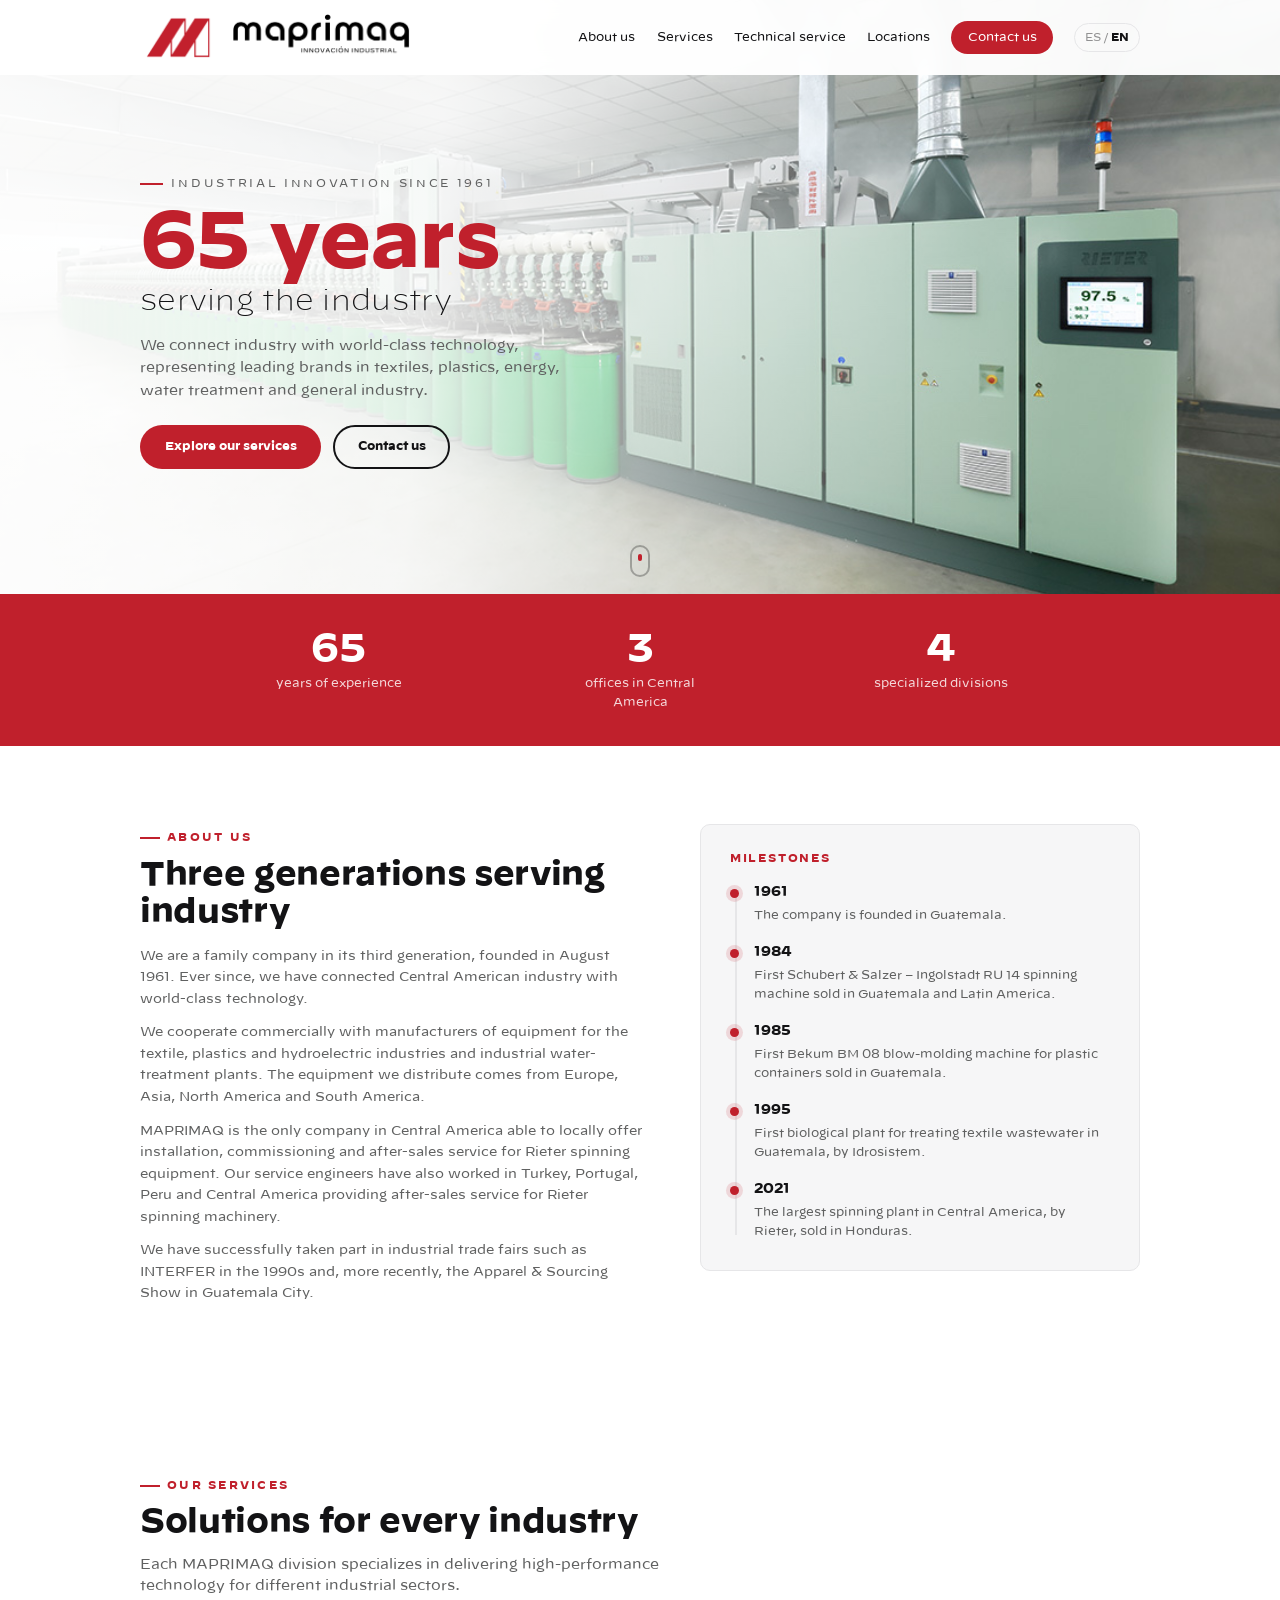
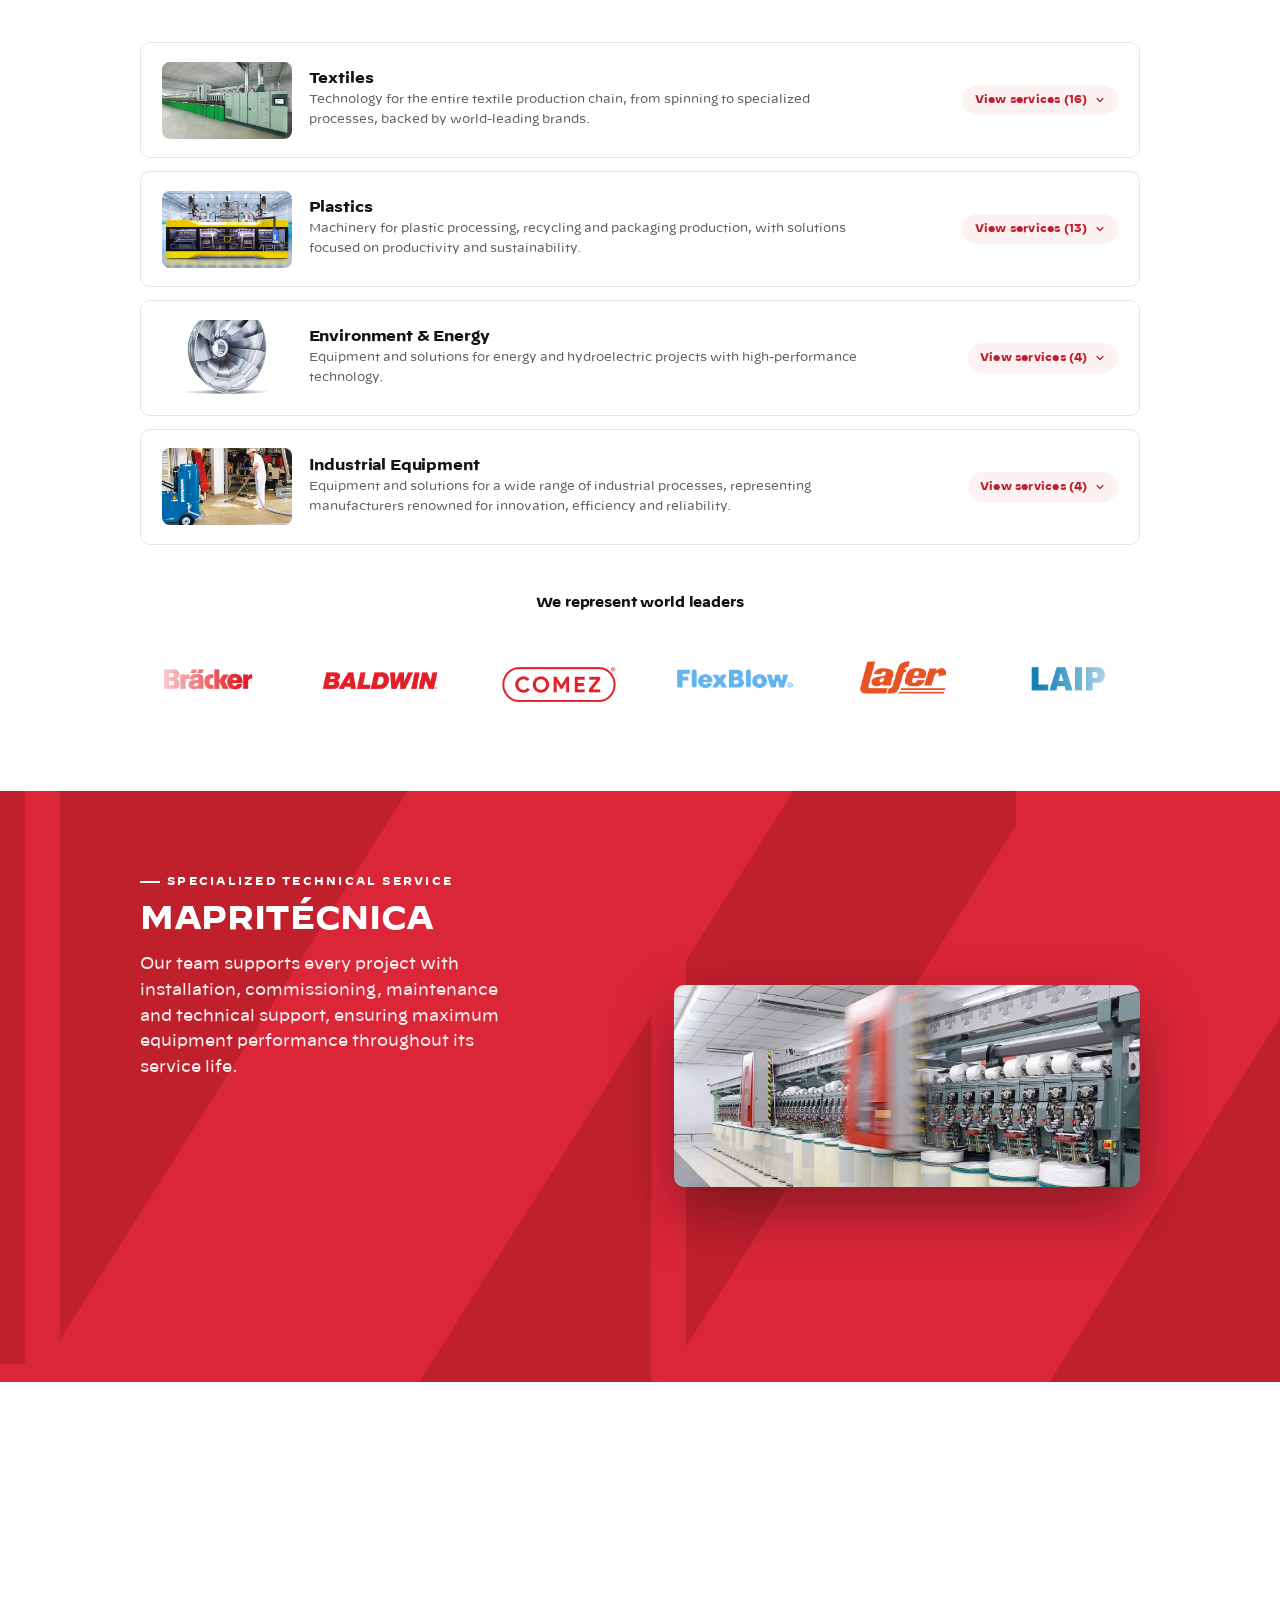
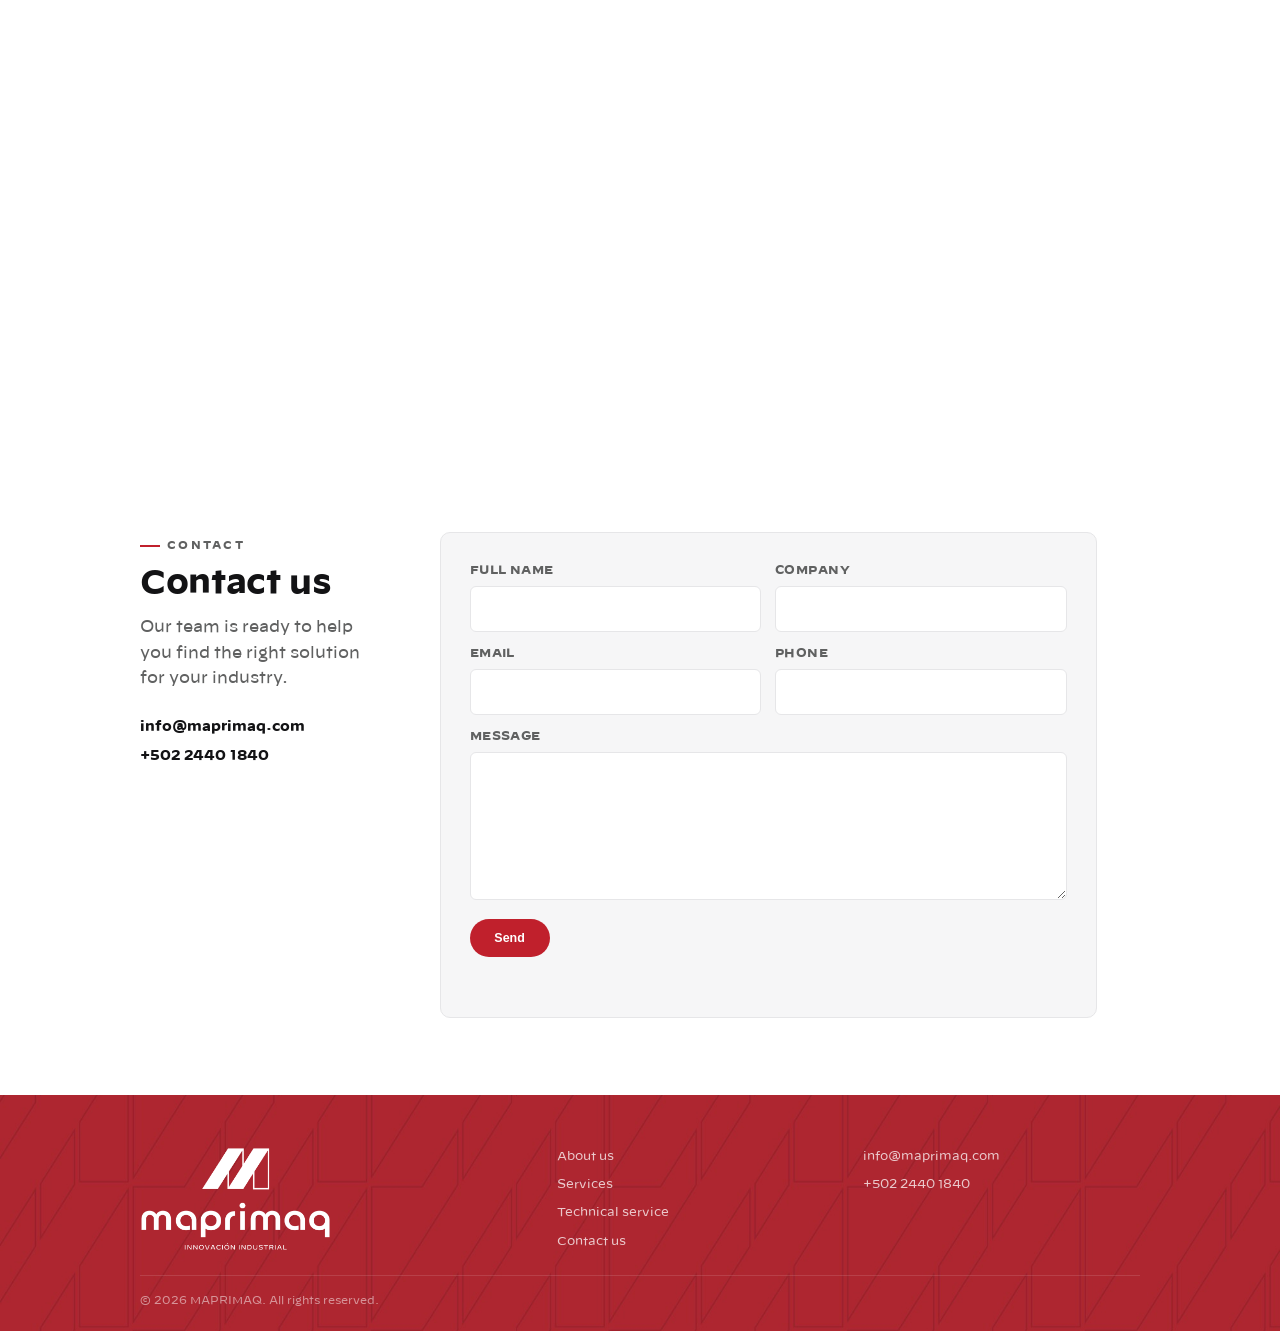
==== commit e298f29a: "Investigate reported marquee not animating on iPhone; bump stale cache version Verified in code, not" ====
--- a/index.html
+++ b/index.html
@@ -6,7 +6,7 @@
   <title>MAPRIMAQ — Innovación Industrial</title>
   <meta name="description" content="Desde 1961 conectamos a la industria centroamericana con tecnología de clase mundial: textiles, plásticos, energía, tratamiento de aguas e industria en general.">
   <link rel="icon" type="image/png" href="assets/img/icon-1.png">
-  <link rel="stylesheet" href="css/styles.css?v=33">
+  <link rel="stylesheet" href="css/styles.css?v=34">
   <meta property="og:title" content="MAPRIMAQ — Innovación Industrial">
   <meta property="og:description" content="65 años al servicio de la industria. Representamos marcas líderes mundiales en Guatemala, El Salvador y Honduras.">
   <meta property="og:image" content="assets/img/logo-color.png">
@@ -475,6 +475,6 @@
     </div>
   </footer>
 
-  <script src="js/main.js?v=20"></script>
+  <script src="js/main.js?v=21"></script>
 </body>
 </html>
--- a/css/styles.css
+++ b/css/styles.css
@@ -983,7 +983,12 @@
   width: max-content;
   animation: marqueeSlide 90s linear infinite;
 }
-.logo-marquee:hover .marquee-track { animation-play-state: paused; }
+/* Scoped to fine pointers only: a bare `:hover` here could otherwise be
+   momentarily matched by WebKit's tap-simulates-hover behavior on touch
+   devices and leave the marquee looking stuck after a tap. */
+@media (hover: hover) {
+  .logo-marquee:hover .marquee-track { animation-play-state: paused; }
+}
 .marquee-group {
   display: flex;
   align-items: center;
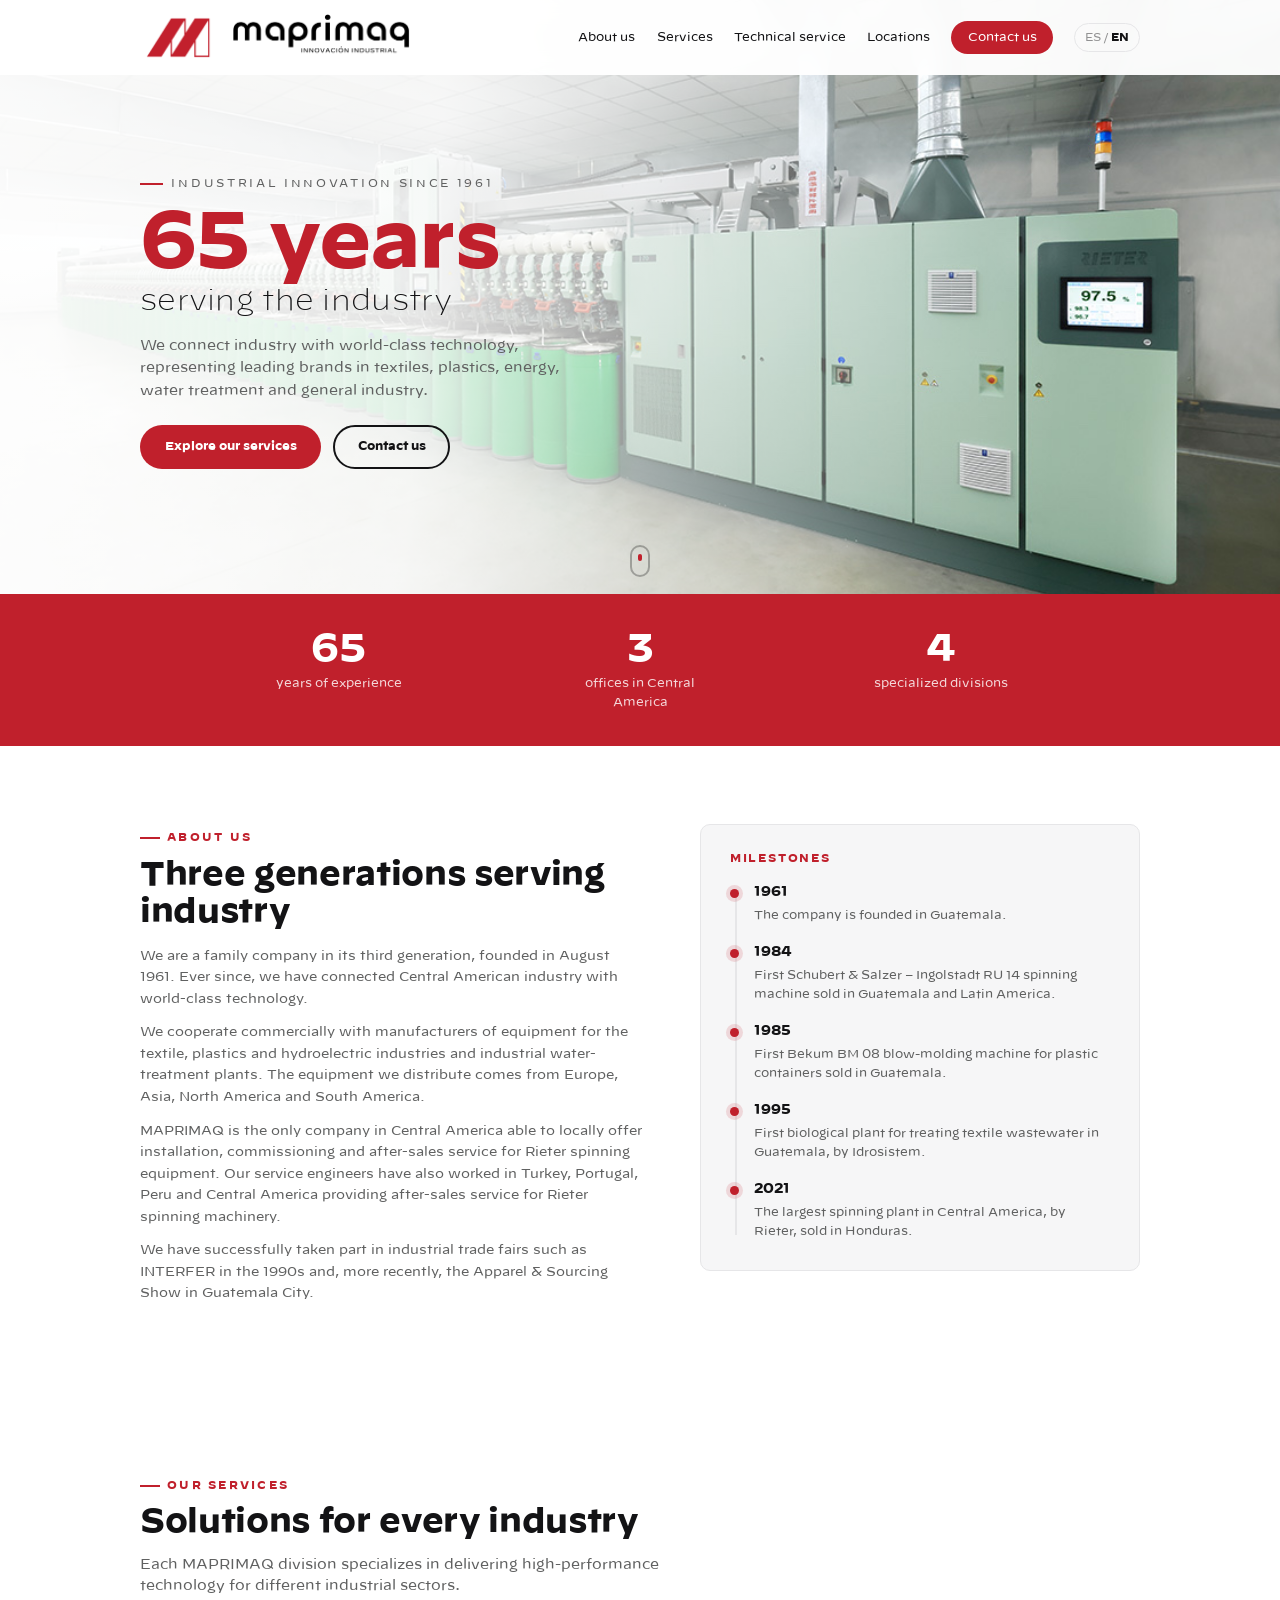
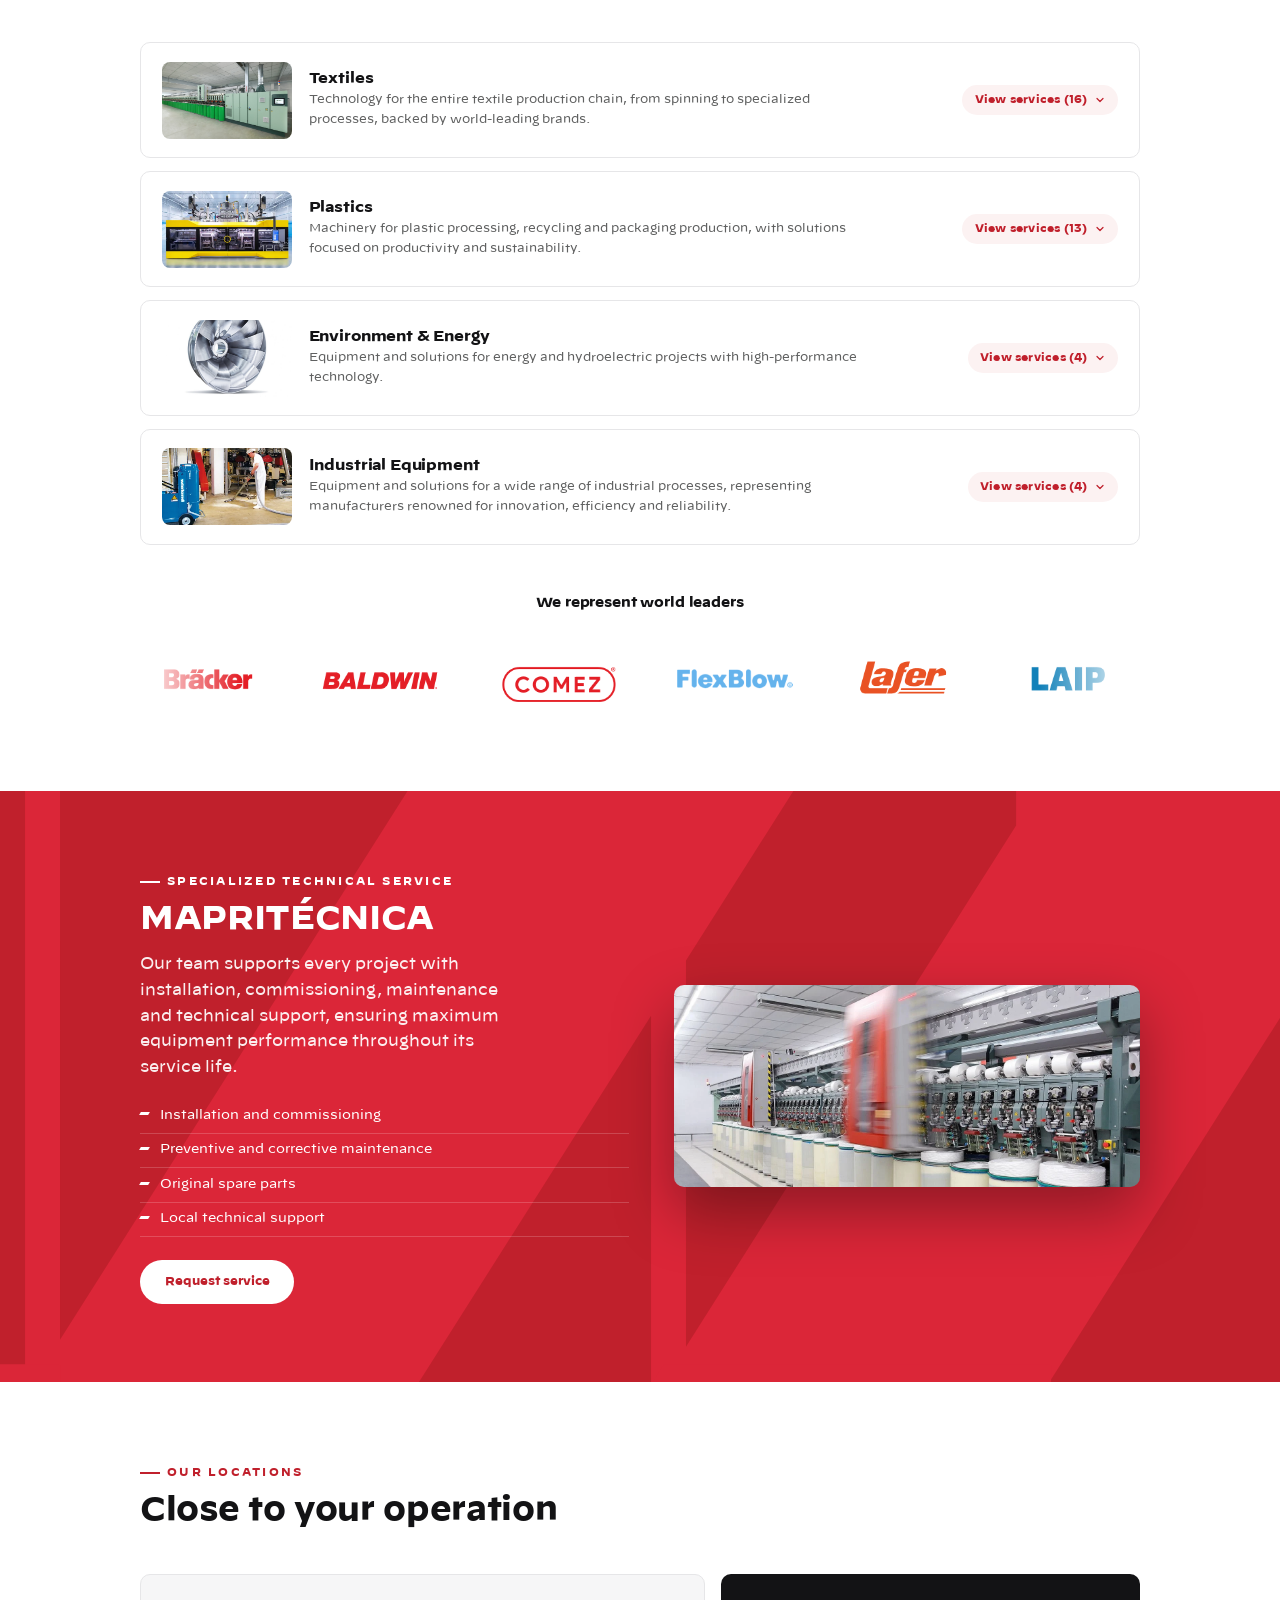
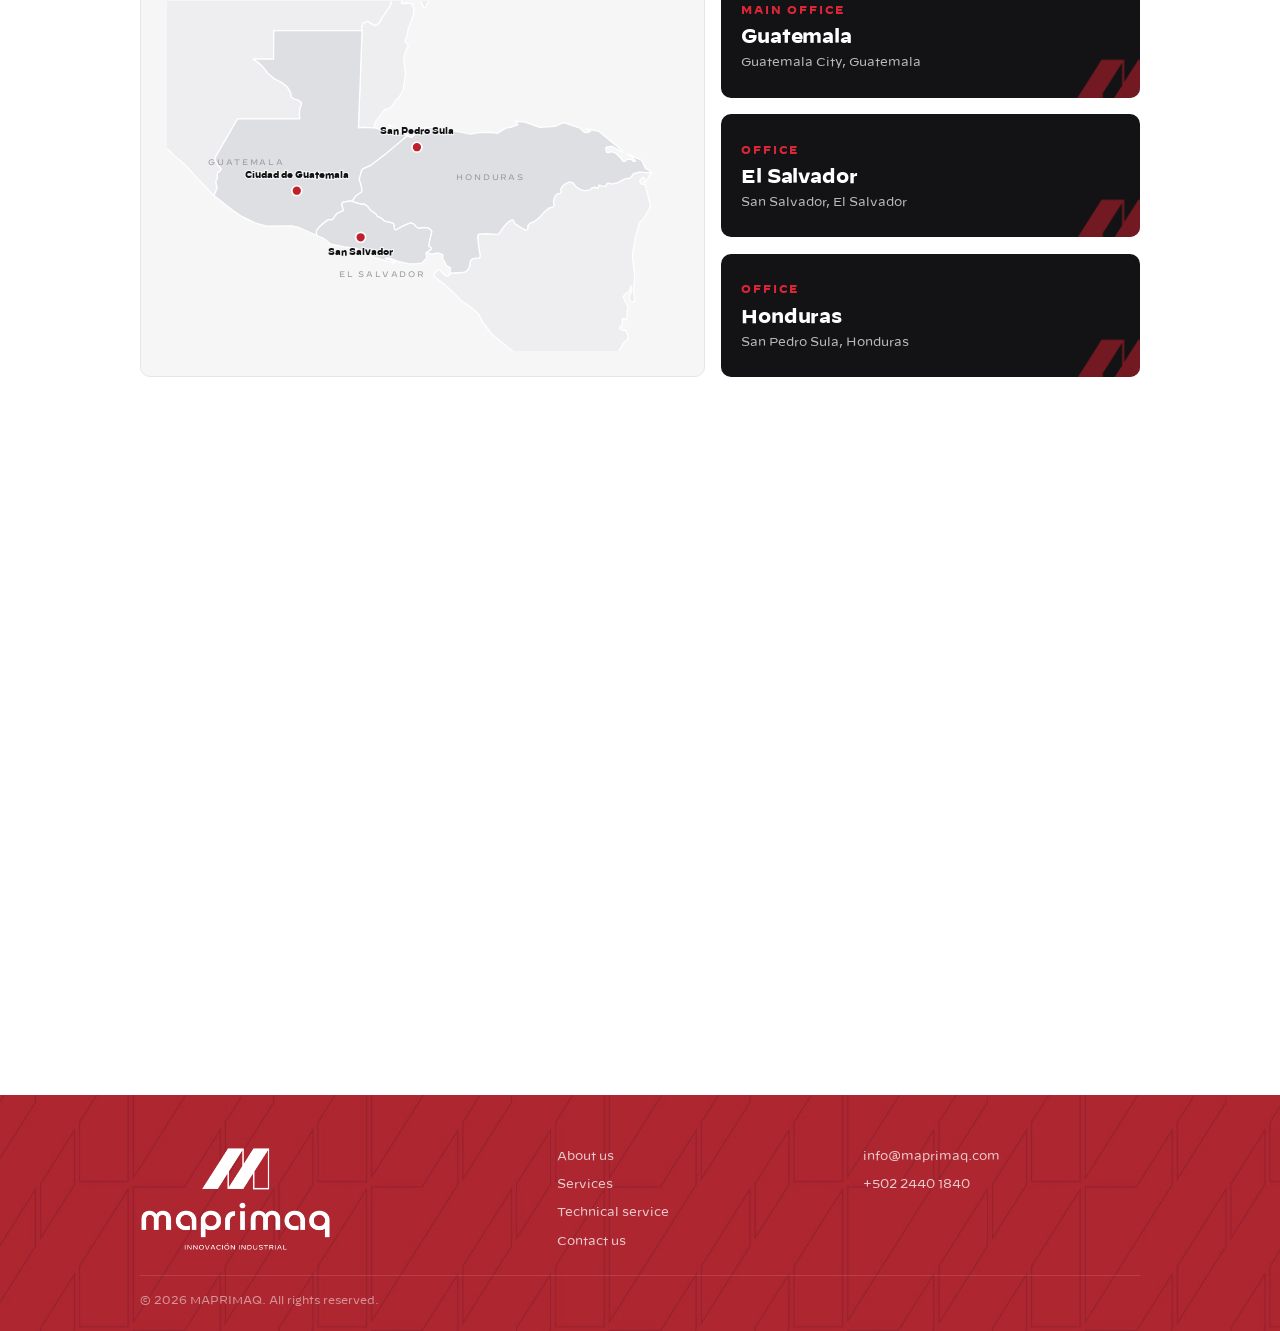
==== commit aee951a6: "Add generic photos for no-brand items in division lists Items with no data-img rendered as empty/bro" ====
--- a/index.html
+++ b/index.html
@@ -185,16 +185,16 @@
               <li data-i18n="div.textiles.i4" data-img="assets/img/machines/lafer.webp" data-brand="Lafer">Tintura, estampado y acabados</li>
               <li data-i18n="div.textiles.i5" data-img="assets/img/machines/baldwin.jpg" data-brand="Baldwin">Líneas continuas de teñido y acabado para tejido plano</li>
               <li data-i18n="div.textiles.i6" data-img="assets/img/machines/ssm.webp" data-brand="SSM">Máquinas para enconar y procesar hilo</li>
-              <li data-i18n="div.textiles.i7">Acondicionamiento al vacío y tratamiento de hilos en procesos continuos</li>
-              <li data-i18n="div.textiles.i8">Sistemas de hilos de fantasía con efectos especiales</li>
+              <li data-i18n="div.textiles.i7" data-img="assets/img/machines/vacuum-conditioning.jpg">Acondicionamiento al vacío y tratamiento de hilos en procesos continuos</li>
+              <li data-i18n="div.textiles.i8" data-img="assets/img/machines/fancy-yarn.jpg">Sistemas de hilos de fantasía con efectos especiales</li>
               <li data-i18n="div.textiles.i9" data-img="assets/img/machines/reseda-binder.webp" data-brand="Reseda Binder">Parafinado de hilo</li>
               <li data-i18n="div.textiles.i10" data-img="assets/img/machines/rimtex.jpg" data-brand="Rimtex">Botes de hilatura</li>
               <li data-i18n="div.textiles.i11" data-img="assets/img/machines/uster.webp" data-brand="USTER">Detección de metales, chispas y fibras extrañas</li>
-              <li data-i18n="div.textiles.i12">Laboratorios e instrumentos para hilanderías</li>
+              <li data-i18n="div.textiles.i12" data-img="assets/img/machines/lab-instruments.jpg">Laboratorios e instrumentos para hilanderías</li>
               <li data-i18n="div.textiles.i13" data-img="assets/img/machines/orox.jpg" data-brand="Orox">Líneas de corte automático</li>
               <li data-i18n="div.textiles.i14" data-img="assets/img/machines/laroche-andritz.jpg" data-brand="ANDRITZ Laroche">Líneas de reciclaje</li>
-              <li data-i18n="div.textiles.i15">Climatización</li>
-              <li data-i18n="div.textiles.i16">Sistemas industriales de aspiración</li>
+              <li data-i18n="div.textiles.i15" data-img="assets/img/machines/hvac.jpg">Climatización</li>
+              <li data-i18n="div.textiles.i16" data-img="assets/img/machines/extraction.jpg">Sistemas industriales de aspiración</li>
             </ul>
           </div>
         </article>
@@ -216,14 +216,14 @@
               <li data-i18n="div.plastics.i12" data-img="assets/img/machines/flexblow.jpg" data-brand="Flexblow">Soplado de envases PET</li>
               <li data-i18n="div.plastics.i3" data-img="assets/img/machines/wittmann-injection.jpg" data-brand="Wittmann">Inyección</li>
               <li data-i18n="div.plastics.i13" data-img="assets/img/machines/htw.jpg" data-brand="HTW">Moldes</li>
-              <li data-i18n="div.plastics.i4">Termoformado</li>
-              <li data-i18n="div.plastics.i5">Maquinaria para tubos plásticos flexibles</li>
+              <li data-i18n="div.plastics.i4" data-img="assets/img/machines/thermoforming.jpg">Termoformado</li>
+              <li data-i18n="div.plastics.i5" data-img="assets/img/machines/flexible-pipe.jpg">Maquinaria para tubos plásticos flexibles</li>
               <li data-i18n="div.plastics.i6" data-img="assets/img/machines/wittmann-robot.jpg" data-brand="Wittmann">Equipos auxiliares y automatización completa</li>
               <li data-i18n="div.plastics.i7" data-img="assets/img/machines/frigosystem.webp" data-brand="Frigosystem">Sistemas de enfriamiento</li>
               <li data-i18n="div.plastics.i8" data-img="assets/img/machines/ngr.jpg" data-brand="NGR">Reciclaje post-industrial y post-consumo</li>
               <li data-i18n="div.plastics.i9">Plantas llave en mano para producción de diésel</li>
-              <li data-i18n="div.plastics.i10">Resinas y compuestos para películas de empaque</li>
-              <li data-i18n="div.plastics.i11">Sistemas industriales de aspiración</li>
+              <li data-i18n="div.plastics.i10" data-img="assets/img/machines/packaging-resin.jpg">Resinas y compuestos para películas de empaque</li>
+              <li data-i18n="div.plastics.i11" data-img="assets/img/machines/extraction.jpg">Sistemas industriales de aspiración</li>
             </ul>
           </div>
         </article>
@@ -261,9 +261,9 @@
           <div class="division-list-wrap">
             <ul class="division-list">
               <li data-i18n="div.industrial.i1" data-img="assets/img/machines/wieland.webp" data-brand="Wieland">Sistemas de aspiración industrial y de alto vacío</li>
-              <li data-i18n="div.industrial.i2">Climatización industrial</li>
-              <li data-i18n="div.industrial.i3">Sistemas de enfriamiento</li>
-              <li data-i18n="div.industrial.i4">Automatización de bodegas y estacionamientos</li>
+              <li data-i18n="div.industrial.i2" data-img="assets/img/machines/hvac.jpg">Climatización industrial</li>
+              <li data-i18n="div.industrial.i3" data-img="assets/img/machines/cooling-systems.jpg">Sistemas de enfriamiento</li>
+              <li data-i18n="div.industrial.i4" data-img="assets/img/machines/warehouse-automation.jpg">Automatización de bodegas y estacionamientos</li>
             </ul>
           </div>
         </article>
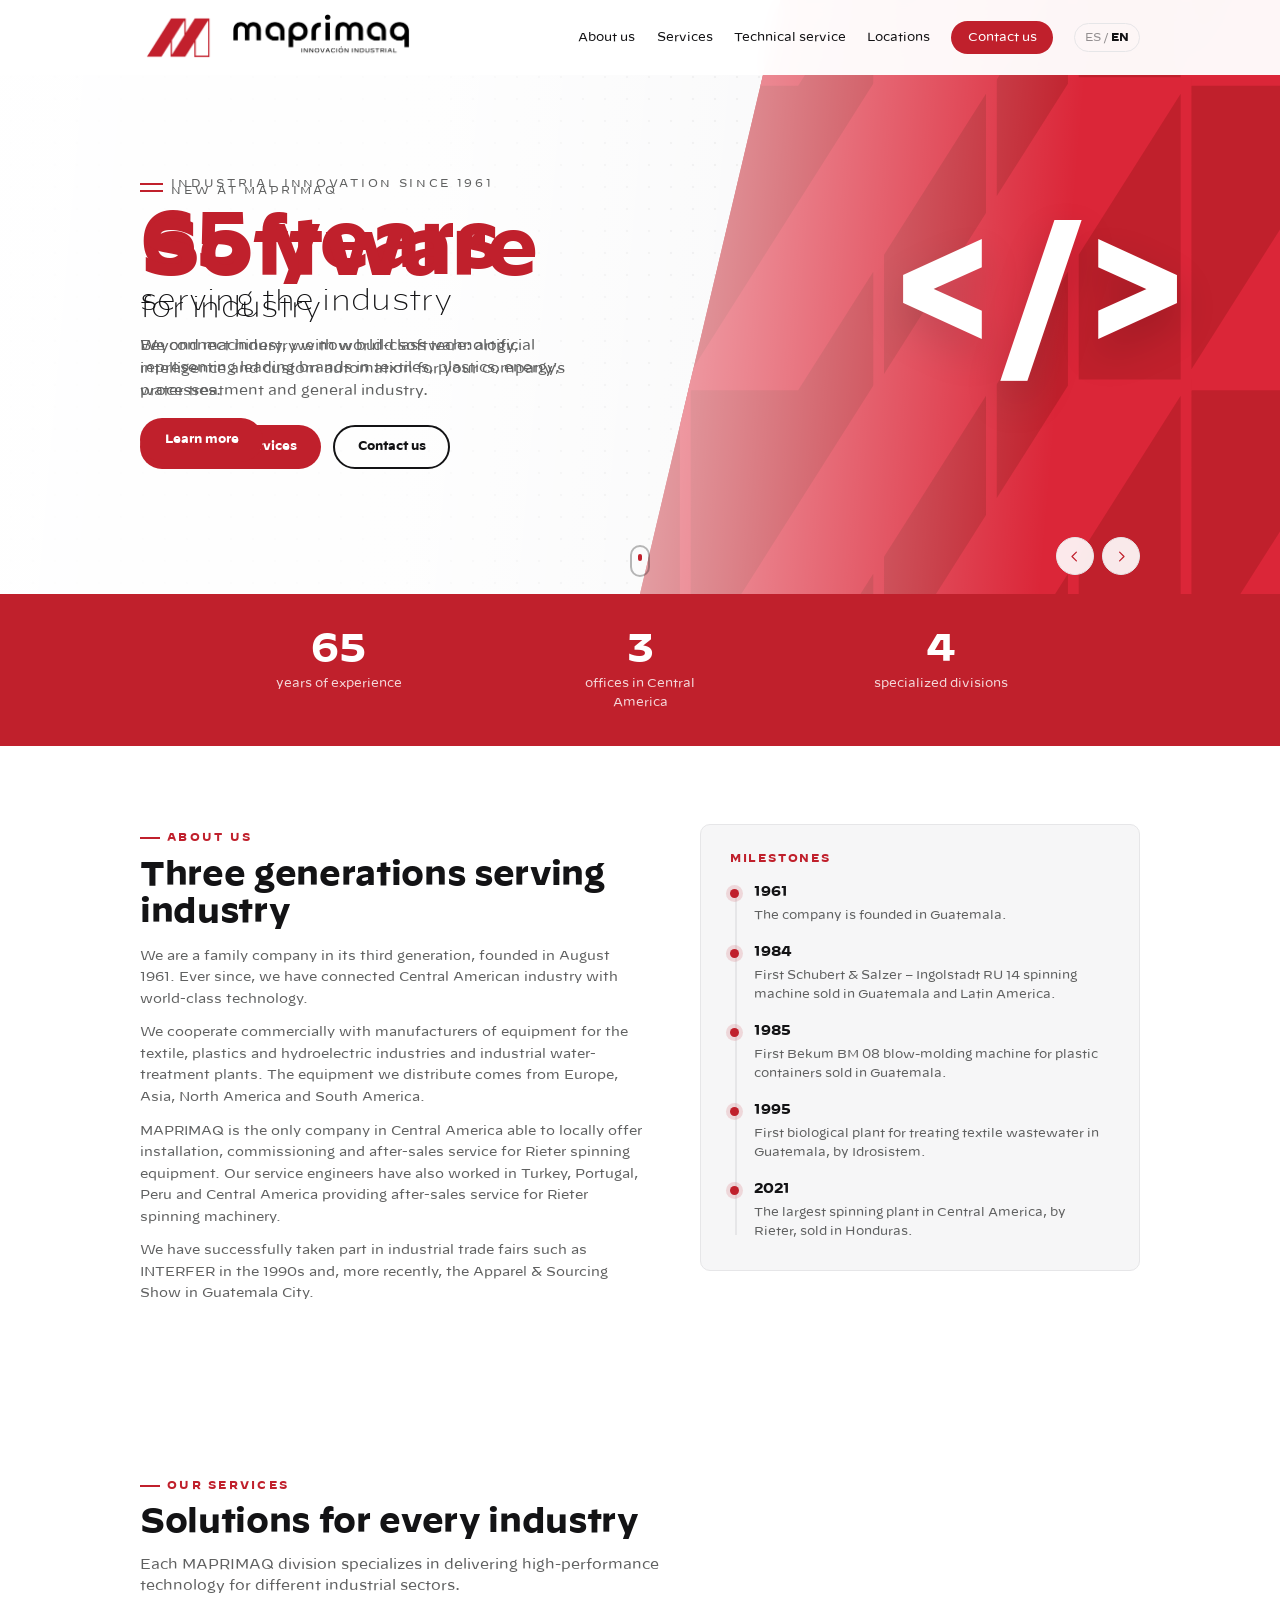
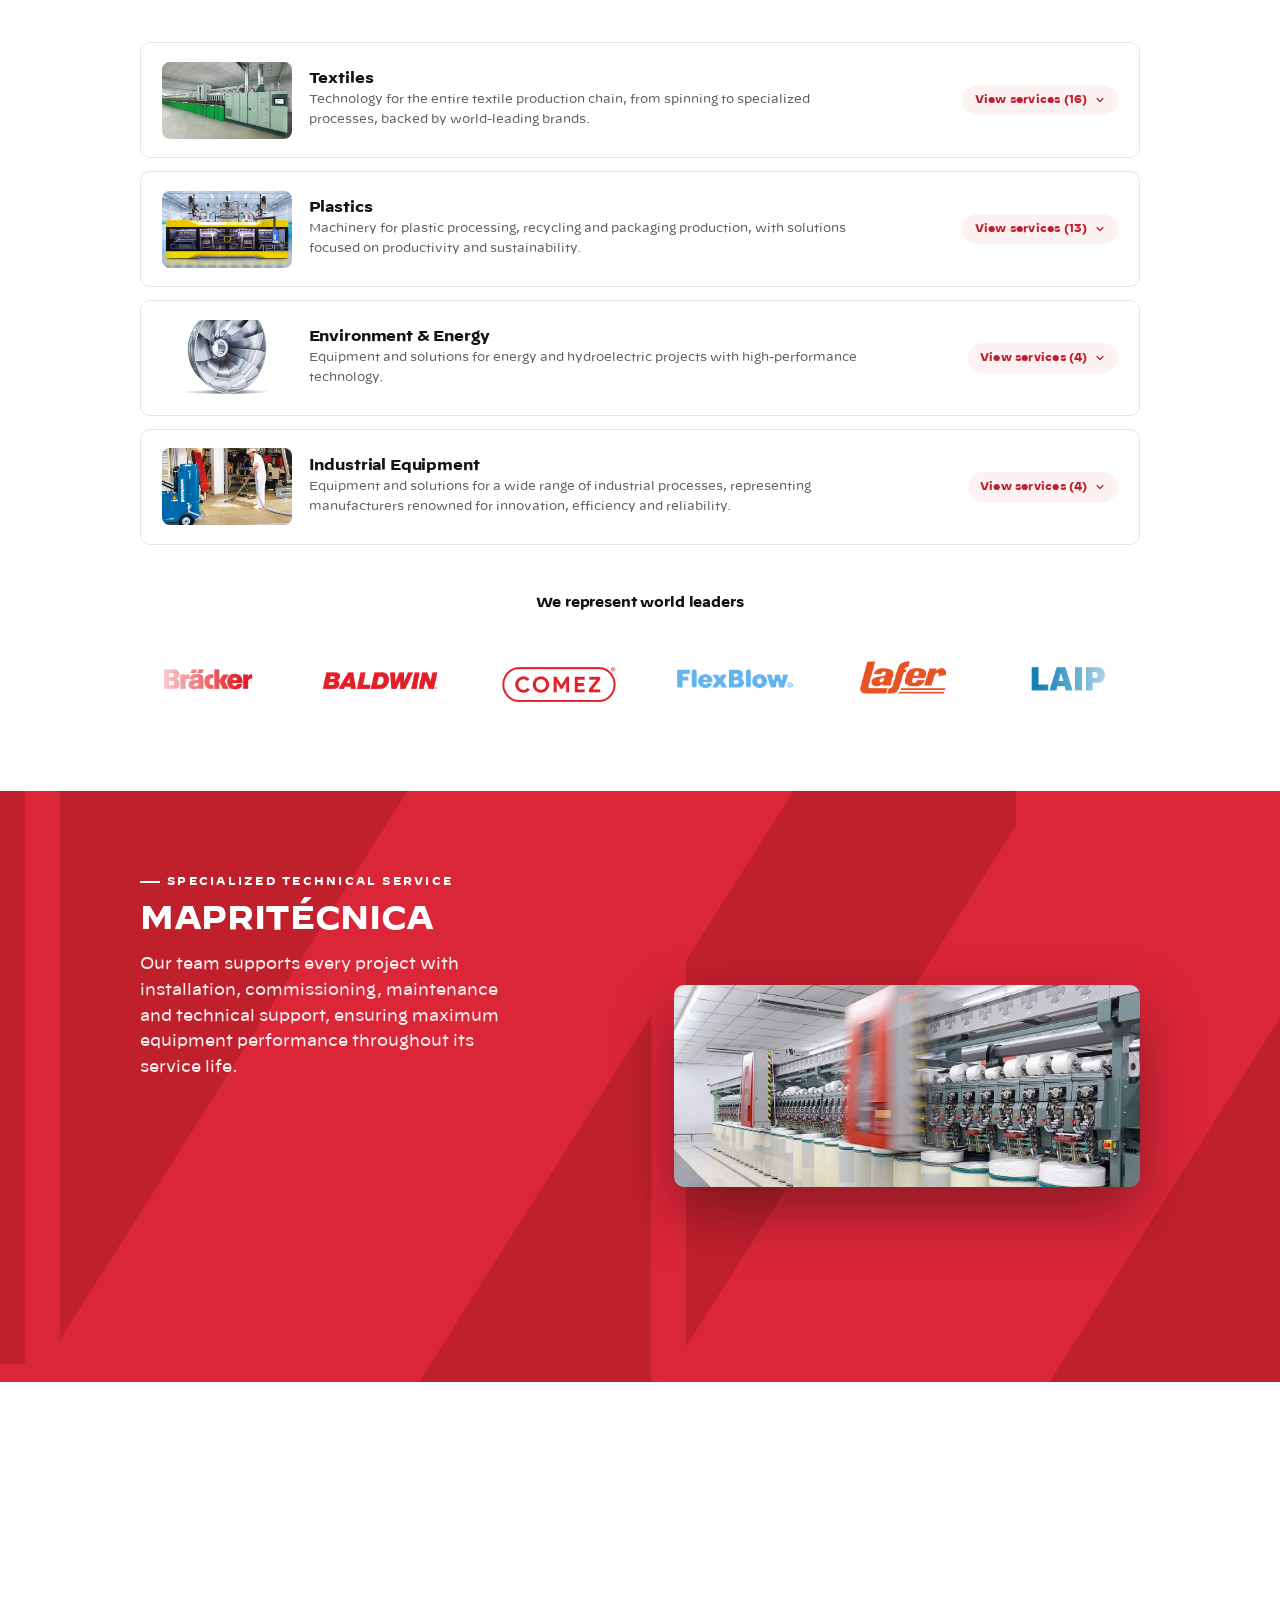
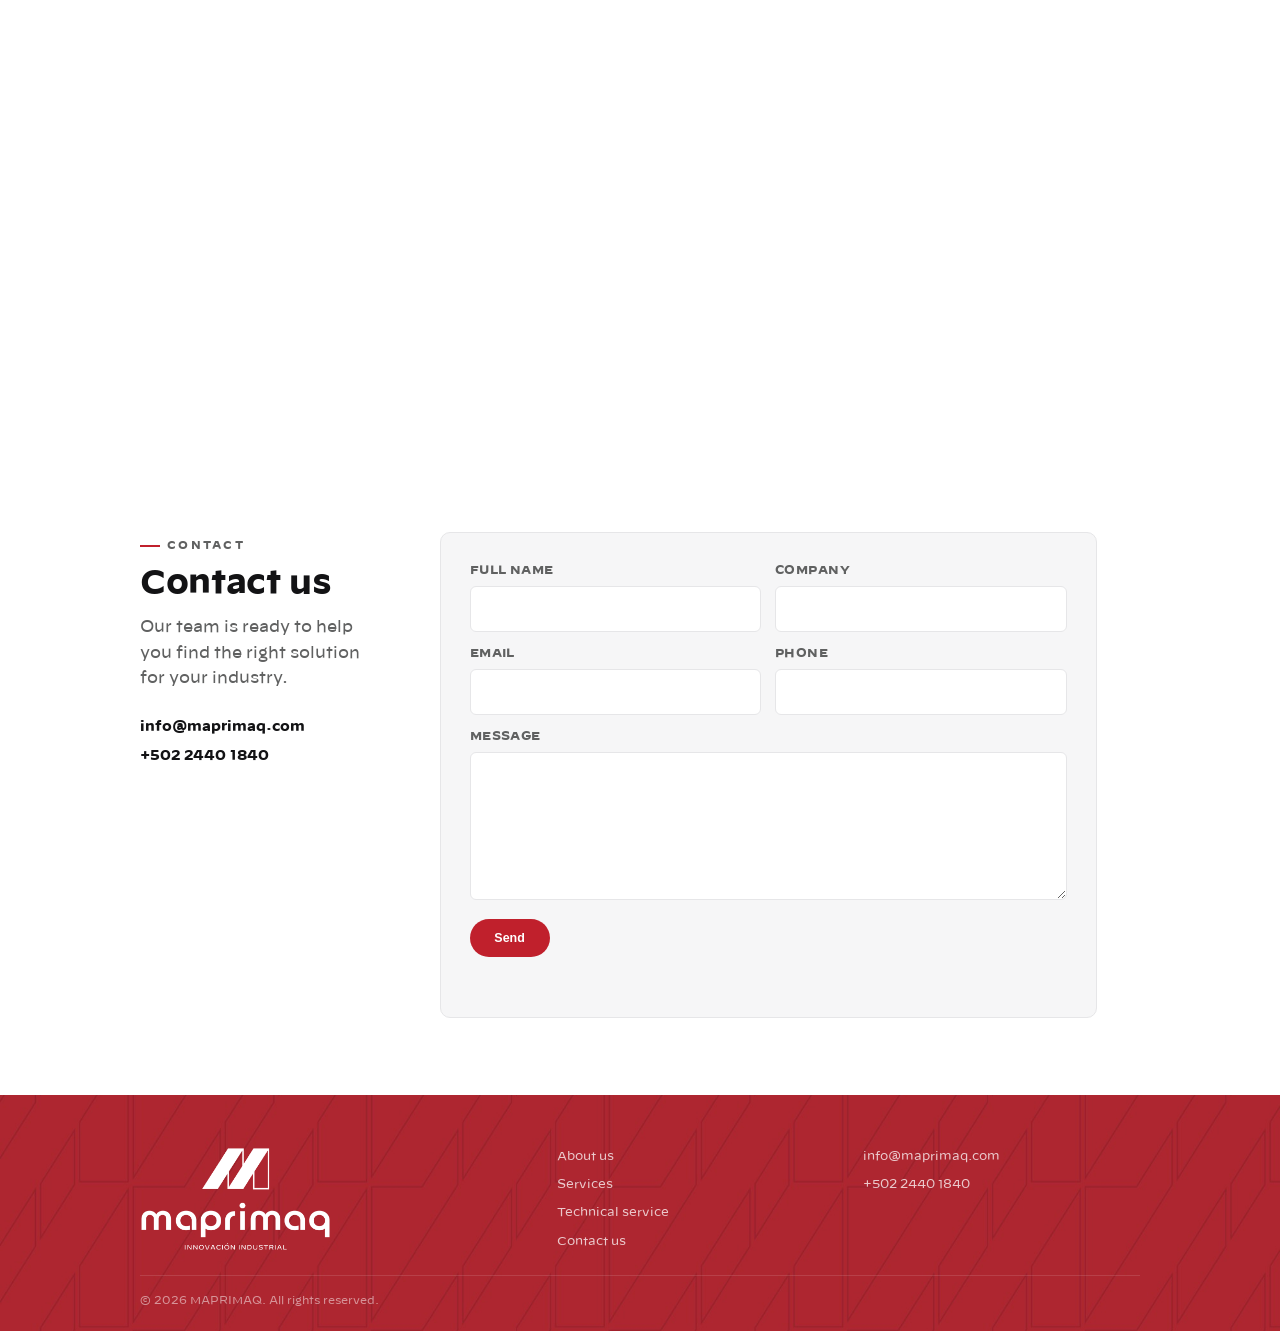
==== commit b7a54615: "feat(ia): software hero slide and /ia.html document automation page - Hero slide 2 announces MAPRIMA" ====
--- a/index.html
+++ b/index.html
@@ -6,7 +6,7 @@
   <title>MAPRIMAQ — Innovación Industrial</title>
   <meta name="description" content="Desde 1961 conectamos a la industria centroamericana con tecnología de clase mundial: textiles, plásticos, energía, tratamiento de aguas e industria en general.">
   <link rel="icon" type="image/png" href="assets/img/icon-1.png">
-  <link rel="stylesheet" href="css/styles.css?v=34">
+  <link rel="stylesheet" href="css/styles.css?v=35">
   <meta property="og:title" content="MAPRIMAQ — Innovación Industrial">
   <meta property="og:description" content="65 años al servicio de la industria. Representamos marcas líderes mundiales en Guatemala, El Salvador y Honduras.">
   <meta property="og:image" content="assets/img/logo-color.png">
@@ -51,12 +51,13 @@
          .hero-promo (the event promo overlay) belongs to slide 2, so a
          slide never renders with another slide's text over it.
 
-         Currently a single slide: the prev/next arrows are hidden and
-         there is no .hero-promo. The last promo (Plastimagen México 2026)
-         is in archive/hero-promo-plastimagen-2026.html with restore steps.
+         Slide 2 announces MAPRIMAQ's software services (links to ia.html);
+         its background is pure CSS (.hero-slide-software), not a photo.
+         Past event promos are in archive/ with restore steps.
          ============================================================ -->
     <div class="hero-bg" aria-hidden="true">
       <img class="hero-slide is-active" src="assets/img/hero-spinning.jpg" alt="" fetchpriority="high">
+      <div class="hero-slide hero-slide-software"></div>
       <div class="hero-scrim"></div>
     </div>
     <div class="container hero-grid">
@@ -72,6 +73,23 @@
           <a href="#contacto" class="btn btn-ghost" data-i18n="hero.cta2">Contáctanos</a>
         </div>
       </div>
+      <!-- Slide 2 copy layer — starts hidden until the carousel advances.
+           NAMING IS LOAD-BEARING: keep every class on the hero-promo-*
+           prefix. Named .hero-ad-* this block was hidden outright by Arc's
+           built-in content blocker (cosmetic filter lists hide "ad" class
+           tokens). Visibility is driven ONLY by .is-hidden; inert and
+           aria-hidden are additive a11y, cleared by js/main.js on slide 2. -->
+      <aside class="hero-promo is-hidden" aria-label="MAPRIMAQ Software" aria-hidden="true" inert>
+        <p class="hero-kicker" data-i18n="promo.sw.kicker">Nuevo en MAPRIMAQ</p>
+        <h2 class="hero-title">
+          <span class="hero-number" data-i18n="promo.sw.title">Software</span>
+          <span class="hero-sub" data-i18n="promo.sw.sub">para la industria</span>
+        </h2>
+        <p class="hero-lead" data-i18n="promo.sw.lead">Además de maquinaria, ahora desarrollamos software: inteligencia artificial y automatización a la medida para los procesos de su empresa.</p>
+        <div class="hero-promo-actions">
+          <a href="ia.html" class="btn btn-primary" data-i18n="promo.sw.cta">Conoce más</a>
+        </div>
+      </aside>
     </div>
     <!-- Carousel controls — grouped bottom-right (inside the container width)
          so they never sit on top of the left-aligned hero copy. -->
@@ -185,16 +203,16 @@
               <li data-i18n="div.textiles.i4" data-img="assets/img/machines/lafer.webp" data-brand="Lafer">Tintura, estampado y acabados</li>
               <li data-i18n="div.textiles.i5" data-img="assets/img/machines/baldwin.jpg" data-brand="Baldwin">Líneas continuas de teñido y acabado para tejido plano</li>
               <li data-i18n="div.textiles.i6" data-img="assets/img/machines/ssm.webp" data-brand="SSM">Máquinas para enconar y procesar hilo</li>
-              <li data-i18n="div.textiles.i7" data-img="assets/img/machines/vacuum-conditioning.jpg">Acondicionamiento al vacío y tratamiento de hilos en procesos continuos</li>
-              <li data-i18n="div.textiles.i8" data-img="assets/img/machines/fancy-yarn.jpg">Sistemas de hilos de fantasía con efectos especiales</li>
+              <li data-i18n="div.textiles.i7" data-img="assets/img/icons/vacuum-conditioning.svg">Acondicionamiento al vacío y tratamiento de hilos en procesos continuos</li>
+              <li data-i18n="div.textiles.i8" data-img="assets/img/icons/fancy-yarn.svg">Sistemas de hilos de fantasía con efectos especiales</li>
               <li data-i18n="div.textiles.i9" data-img="assets/img/machines/reseda-binder.webp" data-brand="Reseda Binder">Parafinado de hilo</li>
               <li data-i18n="div.textiles.i10" data-img="assets/img/machines/rimtex.jpg" data-brand="Rimtex">Botes de hilatura</li>
               <li data-i18n="div.textiles.i11" data-img="assets/img/machines/uster.webp" data-brand="USTER">Detección de metales, chispas y fibras extrañas</li>
-              <li data-i18n="div.textiles.i12" data-img="assets/img/machines/lab-instruments.jpg">Laboratorios e instrumentos para hilanderías</li>
+              <li data-i18n="div.textiles.i12" data-img="assets/img/icons/lab-instruments.svg">Laboratorios e instrumentos para hilanderías</li>
               <li data-i18n="div.textiles.i13" data-img="assets/img/machines/orox.jpg" data-brand="Orox">Líneas de corte automático</li>
               <li data-i18n="div.textiles.i14" data-img="assets/img/machines/laroche-andritz.jpg" data-brand="ANDRITZ Laroche">Líneas de reciclaje</li>
-              <li data-i18n="div.textiles.i15" data-img="assets/img/machines/hvac.jpg">Climatización</li>
-              <li data-i18n="div.textiles.i16" data-img="assets/img/machines/extraction.jpg">Sistemas industriales de aspiración</li>
+              <li data-i18n="div.textiles.i15" data-img="assets/img/icons/hvac.svg">Climatización</li>
+              <li data-i18n="div.textiles.i16" data-img="assets/img/icons/extraction.svg">Sistemas industriales de aspiración</li>
             </ul>
           </div>
         </article>
@@ -216,14 +234,14 @@
               <li data-i18n="div.plastics.i12" data-img="assets/img/machines/flexblow.jpg" data-brand="Flexblow">Soplado de envases PET</li>
               <li data-i18n="div.plastics.i3" data-img="assets/img/machines/wittmann-injection.jpg" data-brand="Wittmann">Inyección</li>
               <li data-i18n="div.plastics.i13" data-img="assets/img/machines/htw.jpg" data-brand="HTW">Moldes</li>
-              <li data-i18n="div.plastics.i4" data-img="assets/img/machines/thermoforming.jpg">Termoformado</li>
-              <li data-i18n="div.plastics.i5" data-img="assets/img/machines/flexible-pipe.jpg">Maquinaria para tubos plásticos flexibles</li>
+              <li data-i18n="div.plastics.i4" data-img="assets/img/icons/thermoforming.svg">Termoformado</li>
+              <li data-i18n="div.plastics.i5" data-img="assets/img/icons/flexible-pipe.svg">Maquinaria para tubos plásticos flexibles</li>
               <li data-i18n="div.plastics.i6" data-img="assets/img/machines/wittmann-robot.jpg" data-brand="Wittmann">Equipos auxiliares y automatización completa</li>
               <li data-i18n="div.plastics.i7" data-img="assets/img/machines/frigosystem.webp" data-brand="Frigosystem">Sistemas de enfriamiento</li>
               <li data-i18n="div.plastics.i8" data-img="assets/img/machines/ngr.jpg" data-brand="NGR">Reciclaje post-industrial y post-consumo</li>
-              <li data-i18n="div.plastics.i9">Plantas llave en mano para producción de diésel</li>
-              <li data-i18n="div.plastics.i10" data-img="assets/img/machines/packaging-resin.jpg">Resinas y compuestos para películas de empaque</li>
-              <li data-i18n="div.plastics.i11" data-img="assets/img/machines/extraction.jpg">Sistemas industriales de aspiración</li>
+              <li data-i18n="div.plastics.i9" data-img="assets/img/icons/diesel-plant.svg">Plantas llave en mano para producción de diésel</li>
+              <li data-i18n="div.plastics.i10" data-img="assets/img/icons/packaging-resin.svg">Resinas y compuestos para películas de empaque</li>
+              <li data-i18n="div.plastics.i11" data-img="assets/img/icons/extraction.svg">Sistemas industriales de aspiración</li>
             </ul>
           </div>
         </article>
@@ -261,9 +279,9 @@
           <div class="division-list-wrap">
             <ul class="division-list">
               <li data-i18n="div.industrial.i1" data-img="assets/img/machines/wieland.webp" data-brand="Wieland">Sistemas de aspiración industrial y de alto vacío</li>
-              <li data-i18n="div.industrial.i2" data-img="assets/img/machines/hvac.jpg">Climatización industrial</li>
-              <li data-i18n="div.industrial.i3" data-img="assets/img/machines/cooling-systems.jpg">Sistemas de enfriamiento</li>
-              <li data-i18n="div.industrial.i4" data-img="assets/img/machines/warehouse-automation.jpg">Automatización de bodegas y estacionamientos</li>
+              <li data-i18n="div.industrial.i2" data-img="assets/img/icons/hvac.svg">Climatización industrial</li>
+              <li data-i18n="div.industrial.i3" data-img="assets/img/icons/cooling-systems.svg">Sistemas de enfriamiento</li>
+              <li data-i18n="div.industrial.i4" data-img="assets/img/icons/warehouse-automation.svg">Automatización de bodegas y estacionamientos</li>
             </ul>
           </div>
         </article>
@@ -475,6 +493,6 @@
     </div>
   </footer>
 
-  <script src="js/main.js?v=21"></script>
+  <script src="js/main.js?v=22"></script>
 </body>
 </html>
--- a/css/styles.css
+++ b/css/styles.css
@@ -1180,6 +1180,234 @@
 .form-status { font-size: 0.75rem; min-height: 1.4em; }
 .form-status.ok { color: #1a7f37; }
 .form-status.error { color: var(--red); }
+
+/* ---------- Document AI automation (hero slide 2 + ia.html) ---------- */
+/* Software slide background, pure CSS: dot grid on paper, a red brand-pattern
+   panel cut on the logo's diagonal, and a </> mark on the panel. The shared
+   white scrim keeps the left side clean for the copy. */
+.hero-bg .hero-slide-software {
+  background:
+    radial-gradient(circle, rgba(19, 19, 21, .09) 1px, transparent 1.6px) 0 0 / 22px 22px,
+    var(--paper-soft);
+}
+.hero-slide-software::before,
+.hero-slide-software::after {
+  content: '';
+  position: absolute;
+  top: 0;
+  bottom: 0;
+}
+.hero-slide-software::before {
+  left: 50%;
+  right: 0;
+  background: var(--red) url('../assets/img/pattern-filled.svg') 60% 40% / 420% auto;
+  clip-path: polygon(22% 0, 100% 0, 100% 100%, 0 100%);
+}
+.hero-slide-software::after {
+  content: '</>';
+  left: 62%;
+  right: 0;
+  display: flex;
+  align-items: center;
+  justify-content: center;
+  font-size: clamp(5rem, 13vw, 11rem);
+  font-weight: 700;
+  letter-spacing: -0.04em;
+  color: #fff;
+  text-shadow: 0 18px 40px rgba(0, 0, 0, .18);
+}
+@media (max-width: 900px) {
+  .hero-slide-software::before { left: 40%; }
+  .hero-slide-software::after { left: 45%; opacity: .5; align-items: flex-end; padding-bottom: 12%; }
+}
+.hero-promo .hero-lead { margin-top: 0.62rem; }
+
+/* ia.html reuses the home hero as a single, static slide. */
+.hero-page { min-height: 60vh; min-height: 60svh; }
+.ia-title {
+  font-size: clamp(1.6rem, 3.6vw, 2.7rem);
+  font-weight: 700;
+  line-height: 1.08;
+  letter-spacing: -0.015em;
+  text-transform: uppercase;
+}
+
+.ia-soft { background: var(--paper-soft); }
+
+.ia-cards {
+  display: grid;
+  grid-template-columns: repeat(3, 1fr);
+  gap: 1rem;
+}
+.ia-card {
+  background: var(--paper);
+  border: 1px solid var(--line);
+  border-top: 3px solid var(--red);
+  border-radius: var(--radius);
+  padding: 1.2rem 1.25rem 1.3rem;
+}
+.ia-card h3 { margin-bottom: 0.4rem; }
+.ia-card p { color: var(--gray); font-size: 0.8rem; }
+
+.ia-applies { margin-top: clamp(1.6rem, 3vw, 2.2rem); }
+.ia-applies h3 {
+  font-size: 0.7rem;
+  letter-spacing: 0.2em;
+  text-transform: uppercase;
+  color: var(--gray);
+  margin-bottom: 0.7rem;
+}
+.ia-tags { list-style: none; display: flex; flex-wrap: wrap; gap: 0.5rem; }
+.ia-tags li {
+  font-size: 0.78rem;
+  padding: 0.38rem 0.85rem;
+  border: 1px solid var(--line);
+  border-radius: 999px;
+  background: var(--paper-soft);
+}
+
+.ia-steps, .ia-phases {
+  list-style: none;
+  display: grid;
+  gap: 1rem;
+}
+.ia-steps { grid-template-columns: repeat(5, 1fr); }
+.ia-phases { grid-template-columns: repeat(3, 1fr); }
+.ia-steps li, .ia-phases li {
+  background: var(--paper);
+  border: 1px solid var(--line);
+  border-radius: var(--radius);
+  padding: 1.1rem 1.1rem 1.2rem;
+}
+.ia-steps li.ia-step-key { border-color: var(--red); box-shadow: 0 10px 24px rgba(192, 32, 44, .12); }
+.ia-step-num {
+  display: block;
+  font-size: 1.6rem;
+  font-weight: 700;
+  line-height: 1;
+  color: var(--red);
+  margin-bottom: 0.55rem;
+}
+.ia-steps h3, .ia-phases h3 { margin-bottom: 0.35rem; text-transform: uppercase; letter-spacing: 0.06em; }
+.ia-steps p, .ia-phases p { color: var(--gray); font-size: 0.78rem; }
+.ia-phase-when {
+  display: block;
+  font-size: 0.68rem;
+  letter-spacing: 0.16em;
+  text-transform: uppercase;
+  color: var(--gray);
+  margin-bottom: 0.3rem;
+}
+
+.ia-note {
+  margin-top: clamp(1.4rem, 2.6vw, 2rem);
+  padding-left: 0.9rem;
+  border-left: 3px solid var(--red);
+  font-size: 0.85rem;
+  max-width: 720px;
+}
+
+.ia-video {
+  border-radius: var(--radius);
+  overflow: hidden;
+  border: 1px solid var(--line);
+  box-shadow: 0 18px 40px rgba(0, 0, 0, .12);
+  background: var(--paper-soft);
+}
+.ia-video video { display: block; width: 100%; height: auto; aspect-ratio: 16 / 10; }
+.ia-video figcaption {
+  padding: 0.55rem 0.9rem;
+  font-size: 0.7rem;
+  letter-spacing: 0.16em;
+  text-transform: uppercase;
+  color: var(--gray);
+}
+
+/* Results band: reuses .stats (red) with a client line and a monthly chart. */
+.ia-results { padding: clamp(2.6rem, 5vw, 3.8rem) 0; }
+.ia-results-client { color: rgba(255, 255, 255, .85); font-size: 0.8rem; margin-bottom: 1.6rem; }
+.ia-results .stats-grid { justify-content: space-between; }
+.ia-results-detail {
+  display: grid;
+  grid-template-columns: 1.2fr 1fr;
+  gap: clamp(1.6rem, 4vw, 3rem);
+  align-items: end;
+  margin-top: clamp(2rem, 4vw, 2.8rem);
+  padding-top: clamp(1.6rem, 3vw, 2.2rem);
+  border-top: 1px solid rgba(255, 255, 255, .2);
+}
+.ia-bars h3, .ia-results-copy h3 { font-size: 0.85rem; margin-bottom: 0.9rem; }
+.ia-bars ul {
+  list-style: none;
+  display: grid;
+  grid-template-columns: repeat(4, 1fr);
+  gap: 0.8rem;
+  align-items: end;
+  height: 150px;
+}
+.ia-bars li { display: flex; flex-direction: column; align-items: center; justify-content: flex-end; height: 100%; gap: 0.3rem; }
+.ia-bar {
+  width: 100%;
+  max-width: 56px;
+  height: calc(var(--v) * 1%);
+  background: rgba(255, 255, 255, .85);
+  border-radius: 4px 4px 0 0;
+}
+.ia-bars li:last-child .ia-bar { background: #fff; }
+.ia-bar-val { font-size: 0.78rem; font-weight: 700; }
+.ia-bar-label { font-size: 0.7rem; color: rgba(255, 255, 255, .8); }
+.ia-results-copy p { color: rgba(255, 255, 255, .85); font-size: 0.85rem; }
+
+.ia-save {
+  display: grid;
+  grid-template-columns: 1.4fr 1fr;
+  gap: clamp(1.2rem, 3vw, 2rem);
+  align-items: center;
+}
+.ia-table-wrap { overflow-x: auto; }
+.ia-table {
+  width: 100%;
+  border-collapse: collapse;
+  background: var(--paper);
+  border: 1px solid var(--line);
+  border-radius: var(--radius);
+  font-size: 0.8rem;
+}
+.ia-table th, .ia-table td { padding: 0.62rem 0.85rem; text-align: right; border-bottom: 1px solid var(--line); white-space: nowrap; }
+.ia-table th:first-child { text-align: left; font-weight: 400; color: var(--gray); }
+.ia-table thead th { font-size: 0.68rem; letter-spacing: 0.14em; text-transform: uppercase; color: var(--gray); font-weight: 700; }
+.ia-table td:last-child { color: var(--red); font-weight: 700; }
+.ia-table .ia-total th, .ia-table .ia-total td { font-weight: 700; color: var(--ink); border-bottom: 0; }
+.ia-table .ia-total td:last-child { color: var(--red); }
+
+.ia-save-highlights { display: grid; gap: 1rem; }
+.ia-highlight p { color: var(--gray); font-size: 0.8rem; }
+.ia-figure {
+  display: block;
+  font-size: clamp(1.6rem, 3.2vw, 2.4rem);
+  font-weight: 700;
+  line-height: 1.05;
+  color: var(--red);
+}
+.ia-figure-label {
+  display: block;
+  font-size: 0.68rem;
+  letter-spacing: 0.16em;
+  text-transform: uppercase;
+  color: var(--gray);
+  margin: 0.25rem 0 0.8rem;
+}
+.ia-card .ia-figure { font-size: clamp(1.4rem, 2.6vw, 2rem); white-space: nowrap; }
+.ia-fine { margin-top: 1.4rem; font-size: 0.72rem; color: var(--gray); max-width: 820px; }
+
+@media (max-width: 900px) {
+  .ia-cards, .ia-phases { grid-template-columns: 1fr; }
+  .ia-steps { grid-template-columns: repeat(2, 1fr); }
+  .ia-results-detail, .ia-save { grid-template-columns: 1fr; }
+}
+@media (max-width: 520px) {
+  .ia-steps { grid-template-columns: 1fr; }
+}
 
 /* ---------- Footer ---------- */
 .site-footer {
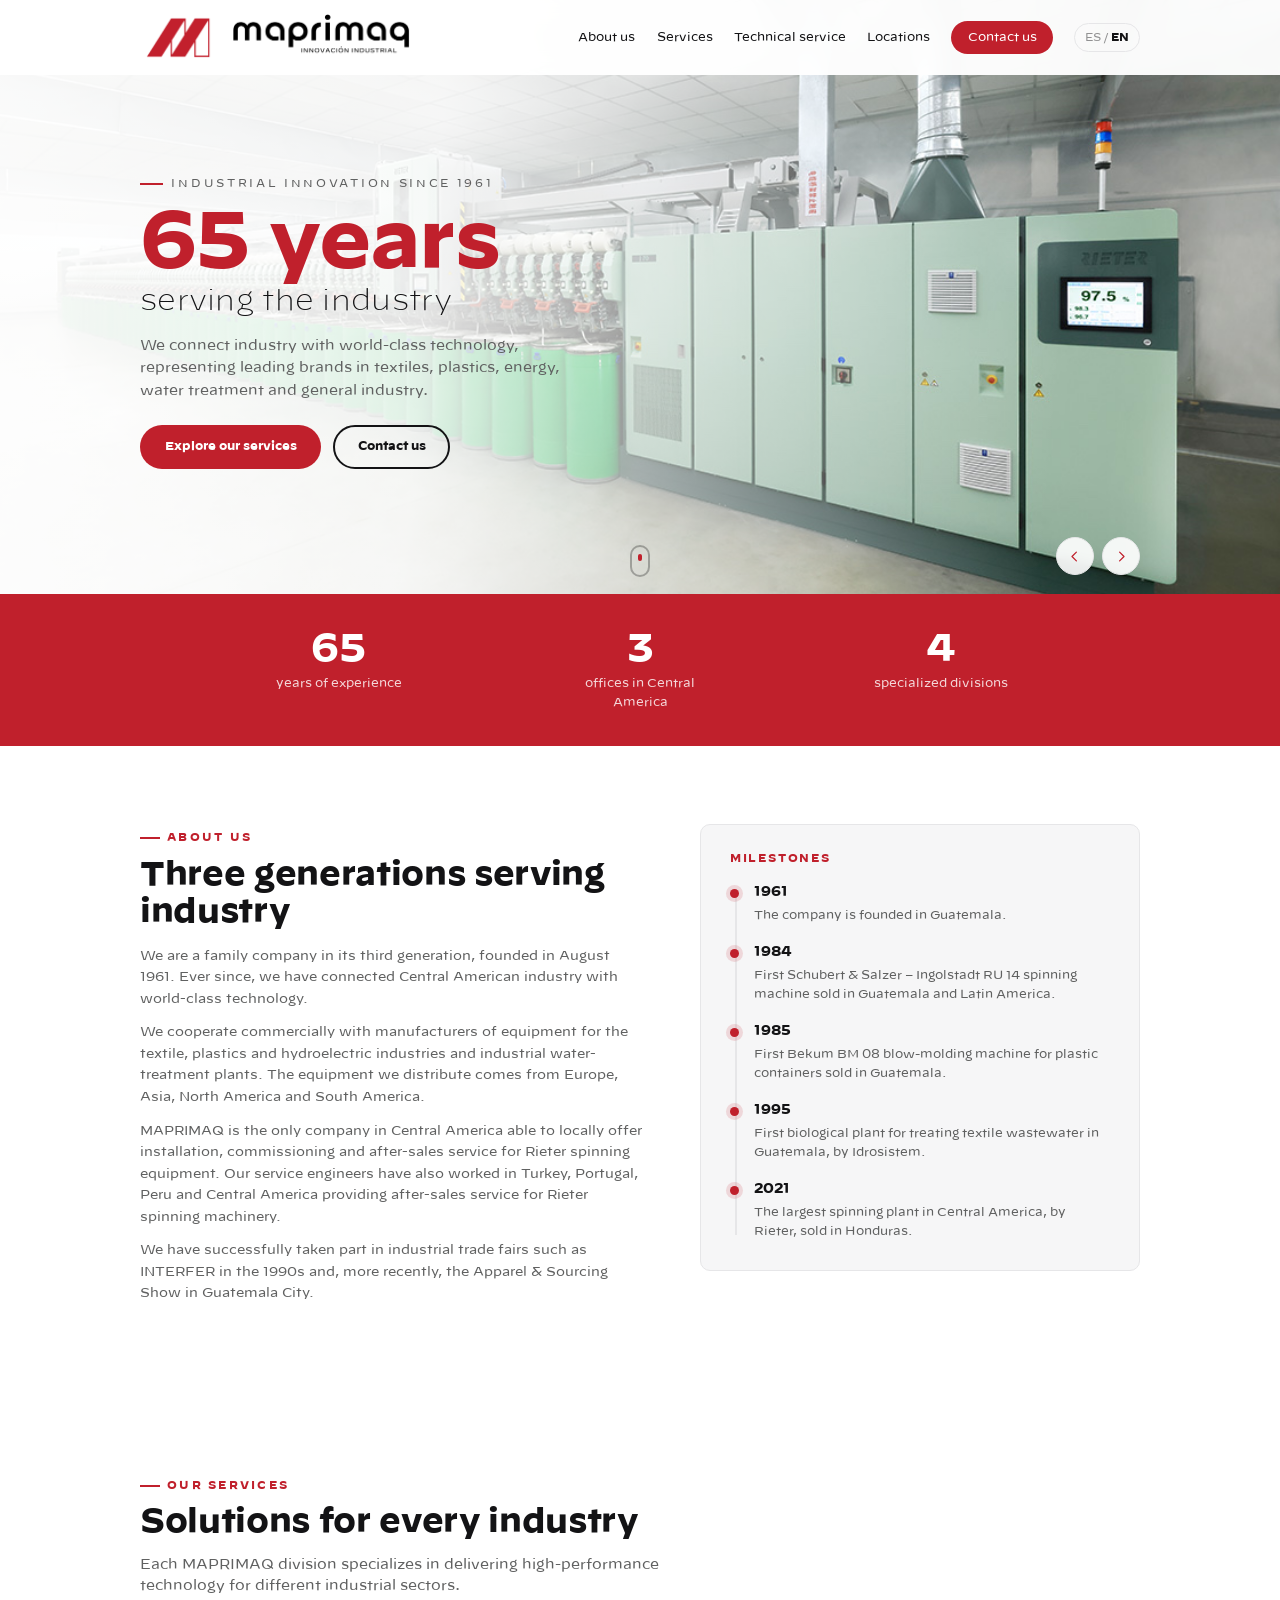
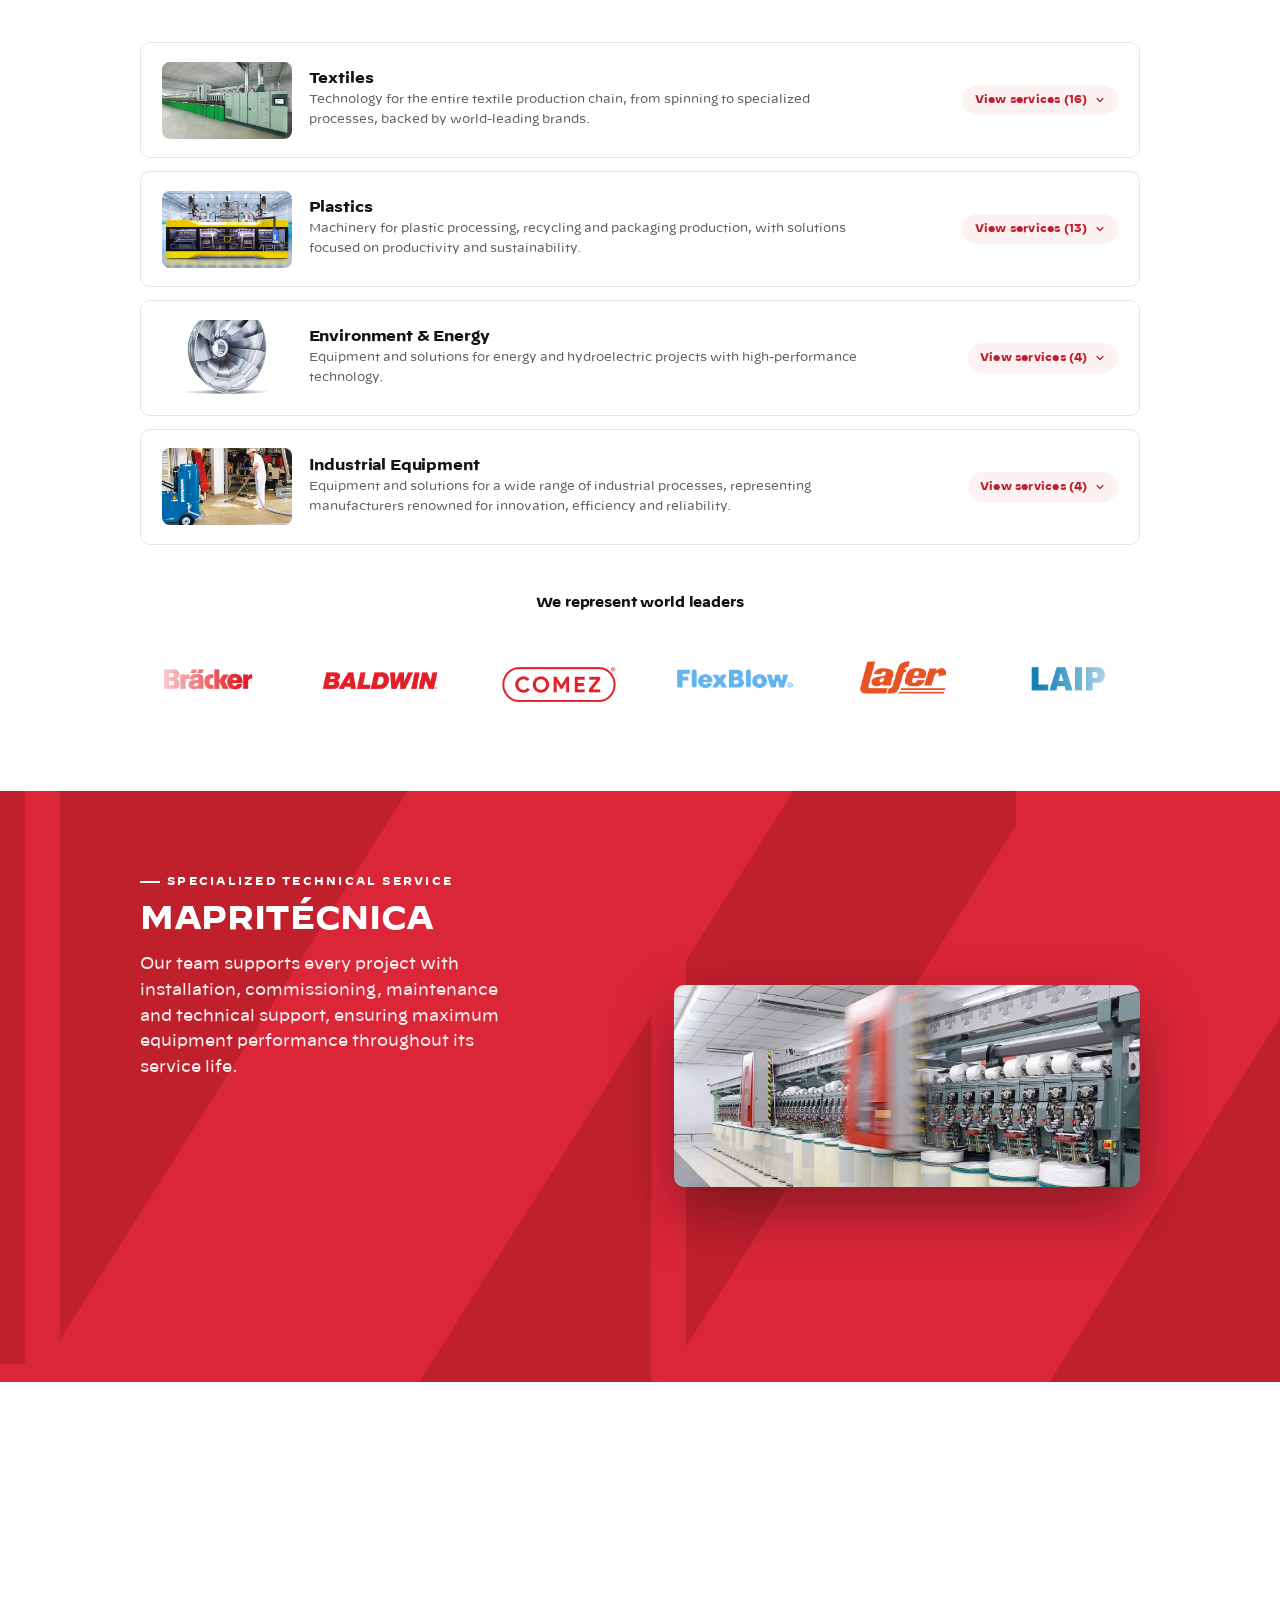
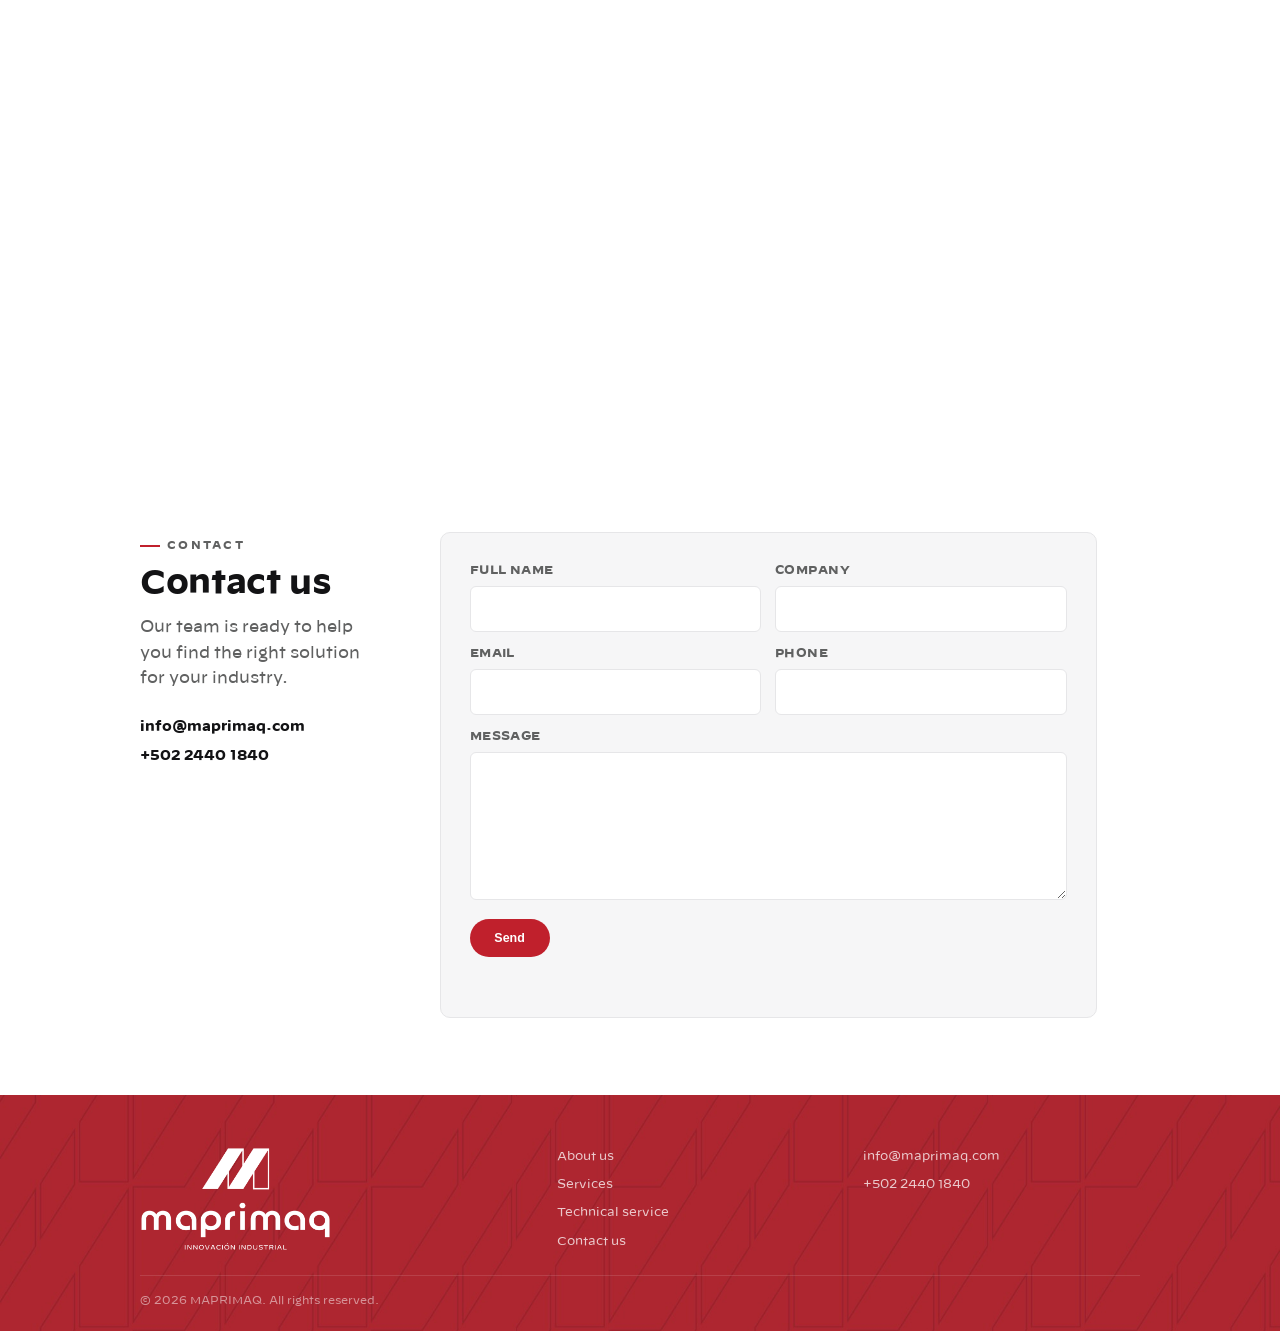
==== commit 693d3a0e: "feat(ia): before/after section with synthetic document and ERP images - New #ejemplo section on ia.h" ====
--- a/index.html
+++ b/index.html
@@ -6,7 +6,7 @@
   <title>MAPRIMAQ — Innovación Industrial</title>
   <meta name="description" content="Desde 1961 conectamos a la industria centroamericana con tecnología de clase mundial: textiles, plásticos, energía, tratamiento de aguas e industria en general.">
   <link rel="icon" type="image/png" href="assets/img/icon-1.png">
-  <link rel="stylesheet" href="css/styles.css?v=35">
+  <link rel="stylesheet" href="css/styles.css?v=36">
   <meta property="og:title" content="MAPRIMAQ — Innovación Industrial">
   <meta property="og:description" content="65 años al servicio de la industria. Representamos marcas líderes mundiales en Guatemala, El Salvador y Honduras.">
   <meta property="og:image" content="assets/img/logo-color.png">
@@ -493,6 +493,6 @@
     </div>
   </footer>
 
-  <script src="js/main.js?v=22"></script>
+  <script src="js/main.js?v=23"></script>
 </body>
 </html>
--- a/css/styles.css
+++ b/css/styles.css
@@ -1398,10 +1398,48 @@
   margin: 0.25rem 0 0.8rem;
 }
 .ia-card .ia-figure { font-size: clamp(1.4rem, 2.6vw, 2rem); white-space: nowrap; }
+.ia-before { display: grid; grid-template-columns: 1.15fr 1fr 0.7fr; gap: 1.1rem; align-items: start; }
+.ia-before .ia-shot:nth-child(1) { align-self: start; }
+.ia-before .ia-shot:nth-child(2) { align-self: center; }
+.ia-shot img {
+  width: 100%;
+  height: auto;
+  border-radius: 6px;
+  box-shadow: 0 10px 26px rgba(0, 0, 0, .16);
+}
+.ia-shot figcaption {
+  margin-top: 0.55rem;
+  font-size: 0.7rem;
+  letter-spacing: 0.14em;
+  text-transform: uppercase;
+  color: var(--gray);
+}
+.ia-arrow { display: flex; justify-content: center; margin: 1.4rem 0; }
+.ia-arrow span {
+  width: 2px;
+  height: 46px;
+  background: var(--red);
+  position: relative;
+}
+.ia-arrow span::after {
+  content: '';
+  position: absolute;
+  left: 50%;
+  bottom: -2px;
+  width: 12px;
+  height: 12px;
+  border-right: 2px solid var(--red);
+  border-bottom: 2px solid var(--red);
+  transform: translateX(-50%) rotate(45deg);
+}
+.ia-after { max-width: 820px; margin-inline: auto; }
+.ia-after figcaption { text-align: center; }
 .ia-fine { margin-top: 1.4rem; font-size: 0.72rem; color: var(--gray); max-width: 820px; }
 
 @media (max-width: 900px) {
   .ia-cards, .ia-phases { grid-template-columns: 1fr; }
+  .ia-before { grid-template-columns: 1fr; }
+  .ia-before .ia-shot { max-width: 520px; }
   .ia-steps { grid-template-columns: repeat(2, 1fr); }
   .ia-results-detail, .ia-save { grid-template-columns: 1fr; }
 }
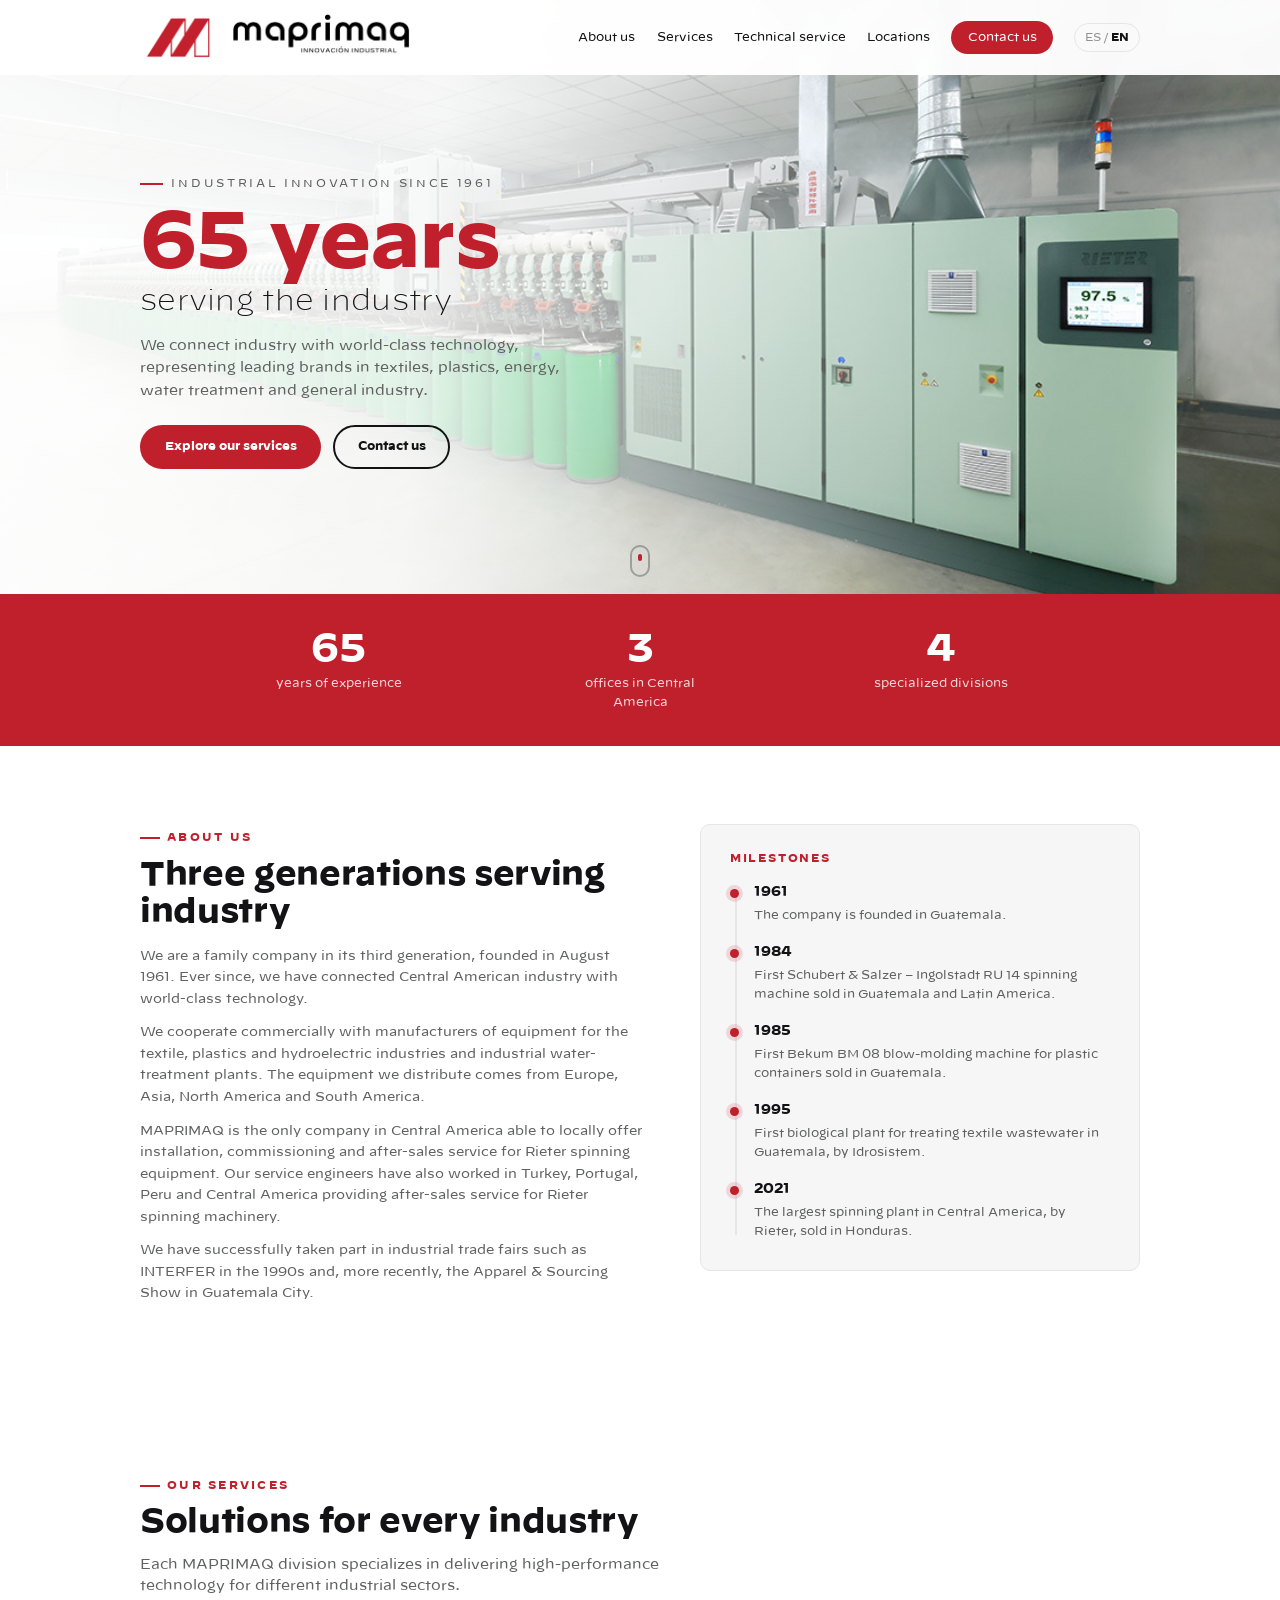
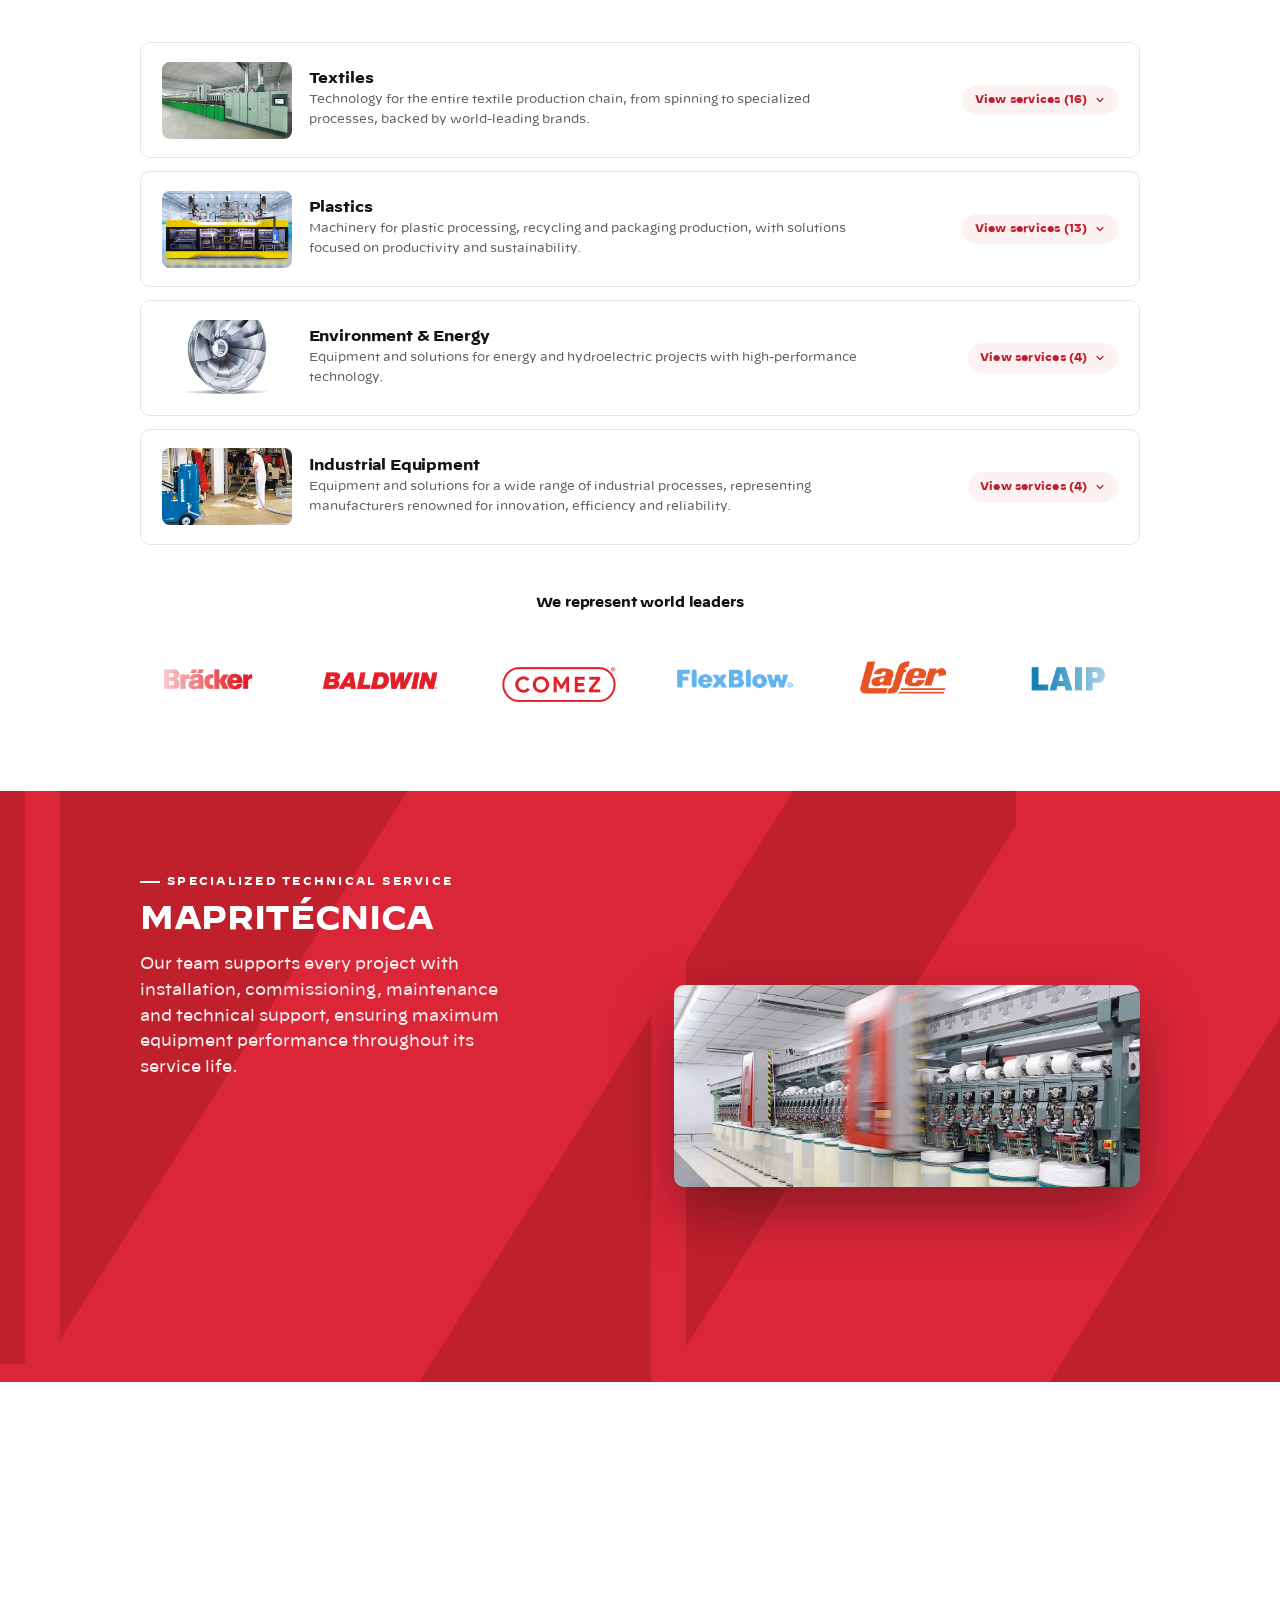
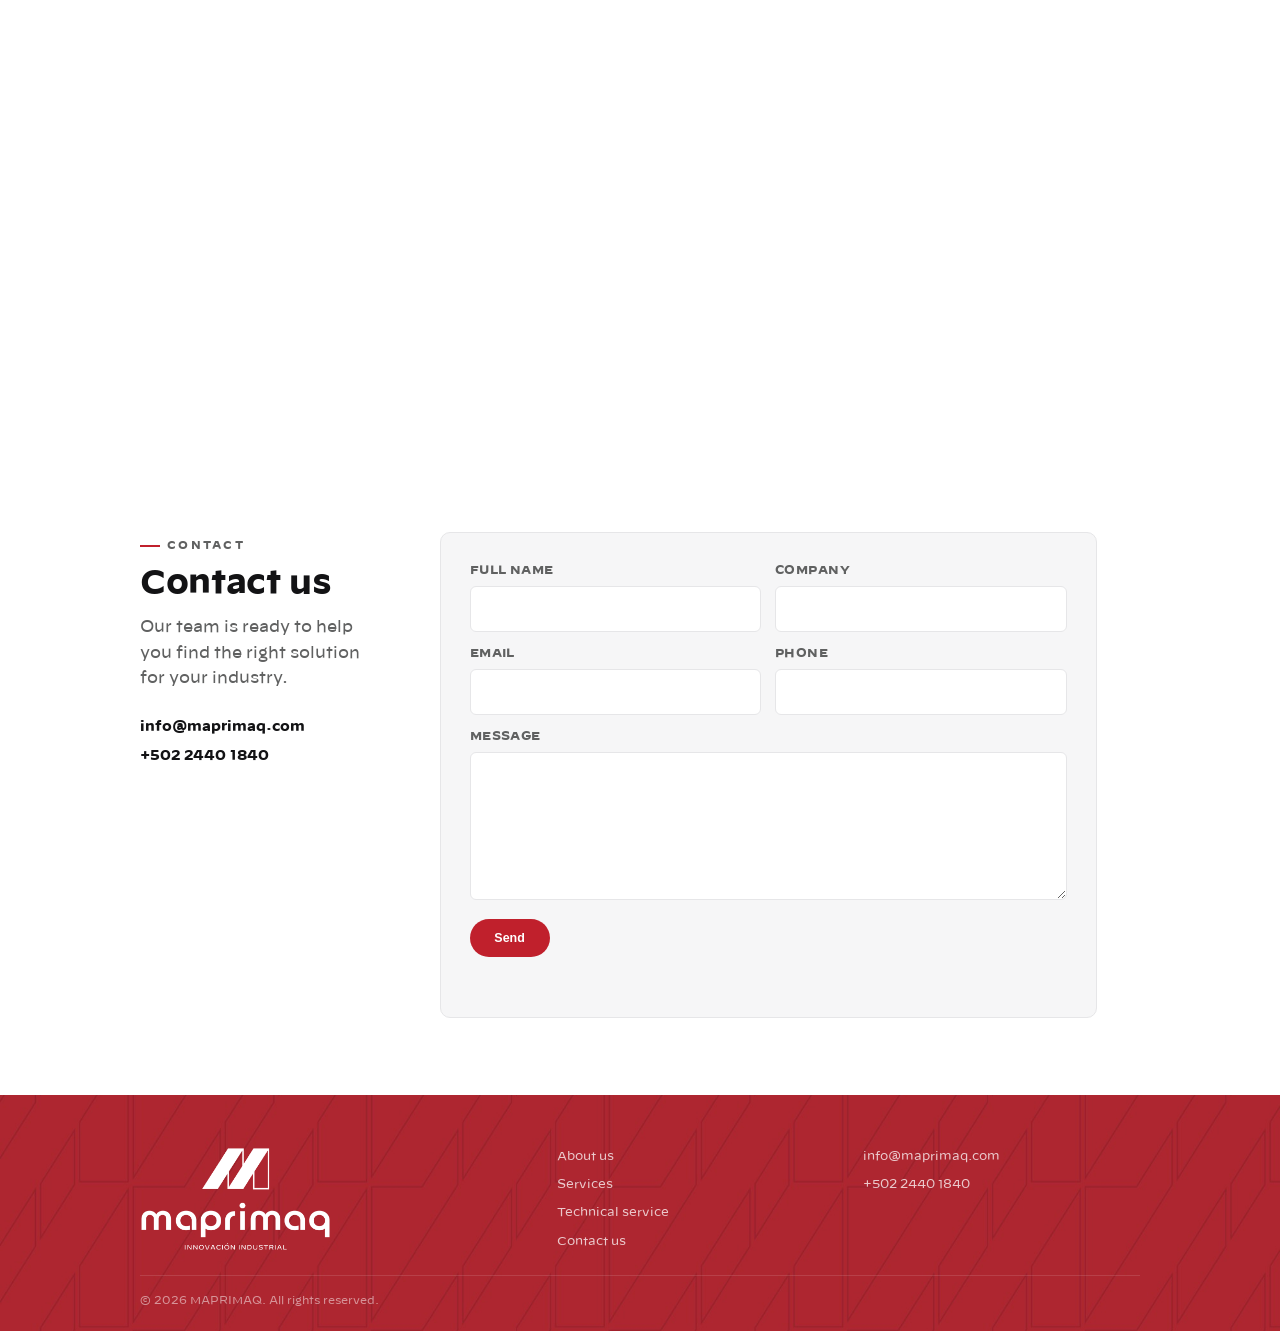
==== commit dfad3e1b: "Replace no-brand division-list stock photos with simple icons Client feedback on aee951a: the stock " ====
--- a/index.html
+++ b/index.html
@@ -6,7 +6,7 @@
   <title>MAPRIMAQ — Innovación Industrial</title>
   <meta name="description" content="Desde 1961 conectamos a la industria centroamericana con tecnología de clase mundial: textiles, plásticos, energía, tratamiento de aguas e industria en general.">
   <link rel="icon" type="image/png" href="assets/img/icon-1.png">
-  <link rel="stylesheet" href="css/styles.css?v=36">
+  <link rel="stylesheet" href="css/styles.css?v=34">
   <meta property="og:title" content="MAPRIMAQ — Innovación Industrial">
   <meta property="og:description" content="65 años al servicio de la industria. Representamos marcas líderes mundiales en Guatemala, El Salvador y Honduras.">
   <meta property="og:image" content="assets/img/logo-color.png">
@@ -51,13 +51,12 @@
          .hero-promo (the event promo overlay) belongs to slide 2, so a
          slide never renders with another slide's text over it.
 
-         Slide 2 announces MAPRIMAQ's software services (links to ia.html);
-         its background is pure CSS (.hero-slide-software), not a photo.
-         Past event promos are in archive/ with restore steps.
+         Currently a single slide: the prev/next arrows are hidden and
+         there is no .hero-promo. The last promo (Plastimagen México 2026)
+         is in archive/hero-promo-plastimagen-2026.html with restore steps.
          ============================================================ -->
     <div class="hero-bg" aria-hidden="true">
       <img class="hero-slide is-active" src="assets/img/hero-spinning.jpg" alt="" fetchpriority="high">
-      <div class="hero-slide hero-slide-software"></div>
       <div class="hero-scrim"></div>
     </div>
     <div class="container hero-grid">
@@ -73,23 +72,6 @@
           <a href="#contacto" class="btn btn-ghost" data-i18n="hero.cta2">Contáctanos</a>
         </div>
       </div>
-      <!-- Slide 2 copy layer — starts hidden until the carousel advances.
-           NAMING IS LOAD-BEARING: keep every class on the hero-promo-*
-           prefix. Named .hero-ad-* this block was hidden outright by Arc's
-           built-in content blocker (cosmetic filter lists hide "ad" class
-           tokens). Visibility is driven ONLY by .is-hidden; inert and
-           aria-hidden are additive a11y, cleared by js/main.js on slide 2. -->
-      <aside class="hero-promo is-hidden" aria-label="MAPRIMAQ Software" aria-hidden="true" inert>
-        <p class="hero-kicker" data-i18n="promo.sw.kicker">Nuevo en MAPRIMAQ</p>
-        <h2 class="hero-title">
-          <span class="hero-number" data-i18n="promo.sw.title">Software</span>
-          <span class="hero-sub" data-i18n="promo.sw.sub">para la industria</span>
-        </h2>
-        <p class="hero-lead" data-i18n="promo.sw.lead">Además de maquinaria, ahora desarrollamos software: inteligencia artificial y automatización a la medida para los procesos de su empresa.</p>
-        <div class="hero-promo-actions">
-          <a href="ia.html" class="btn btn-primary" data-i18n="promo.sw.cta">Conoce más</a>
-        </div>
-      </aside>
     </div>
     <!-- Carousel controls — grouped bottom-right (inside the container width)
          so they never sit on top of the left-aligned hero copy. -->
@@ -493,6 +475,6 @@
     </div>
   </footer>
 
-  <script src="js/main.js?v=23"></script>
+  <script src="js/main.js?v=21"></script>
 </body>
 </html>
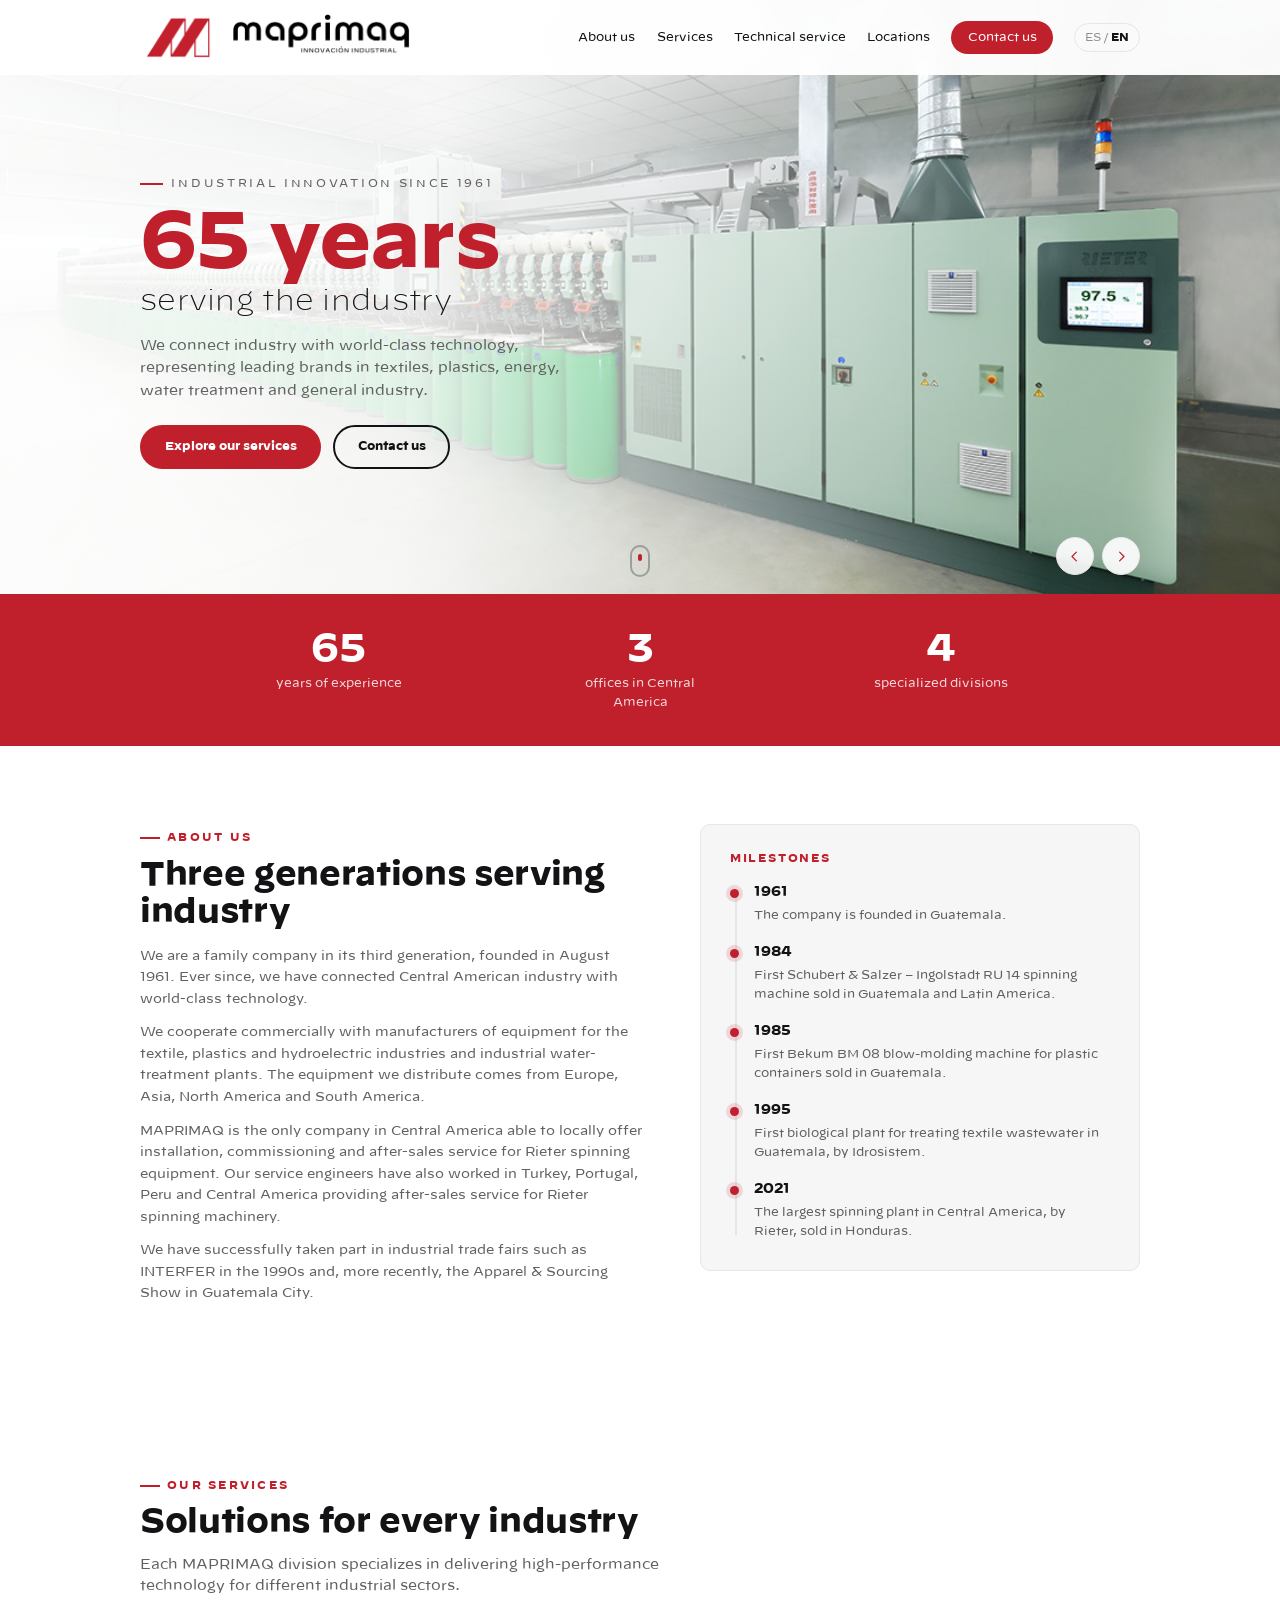
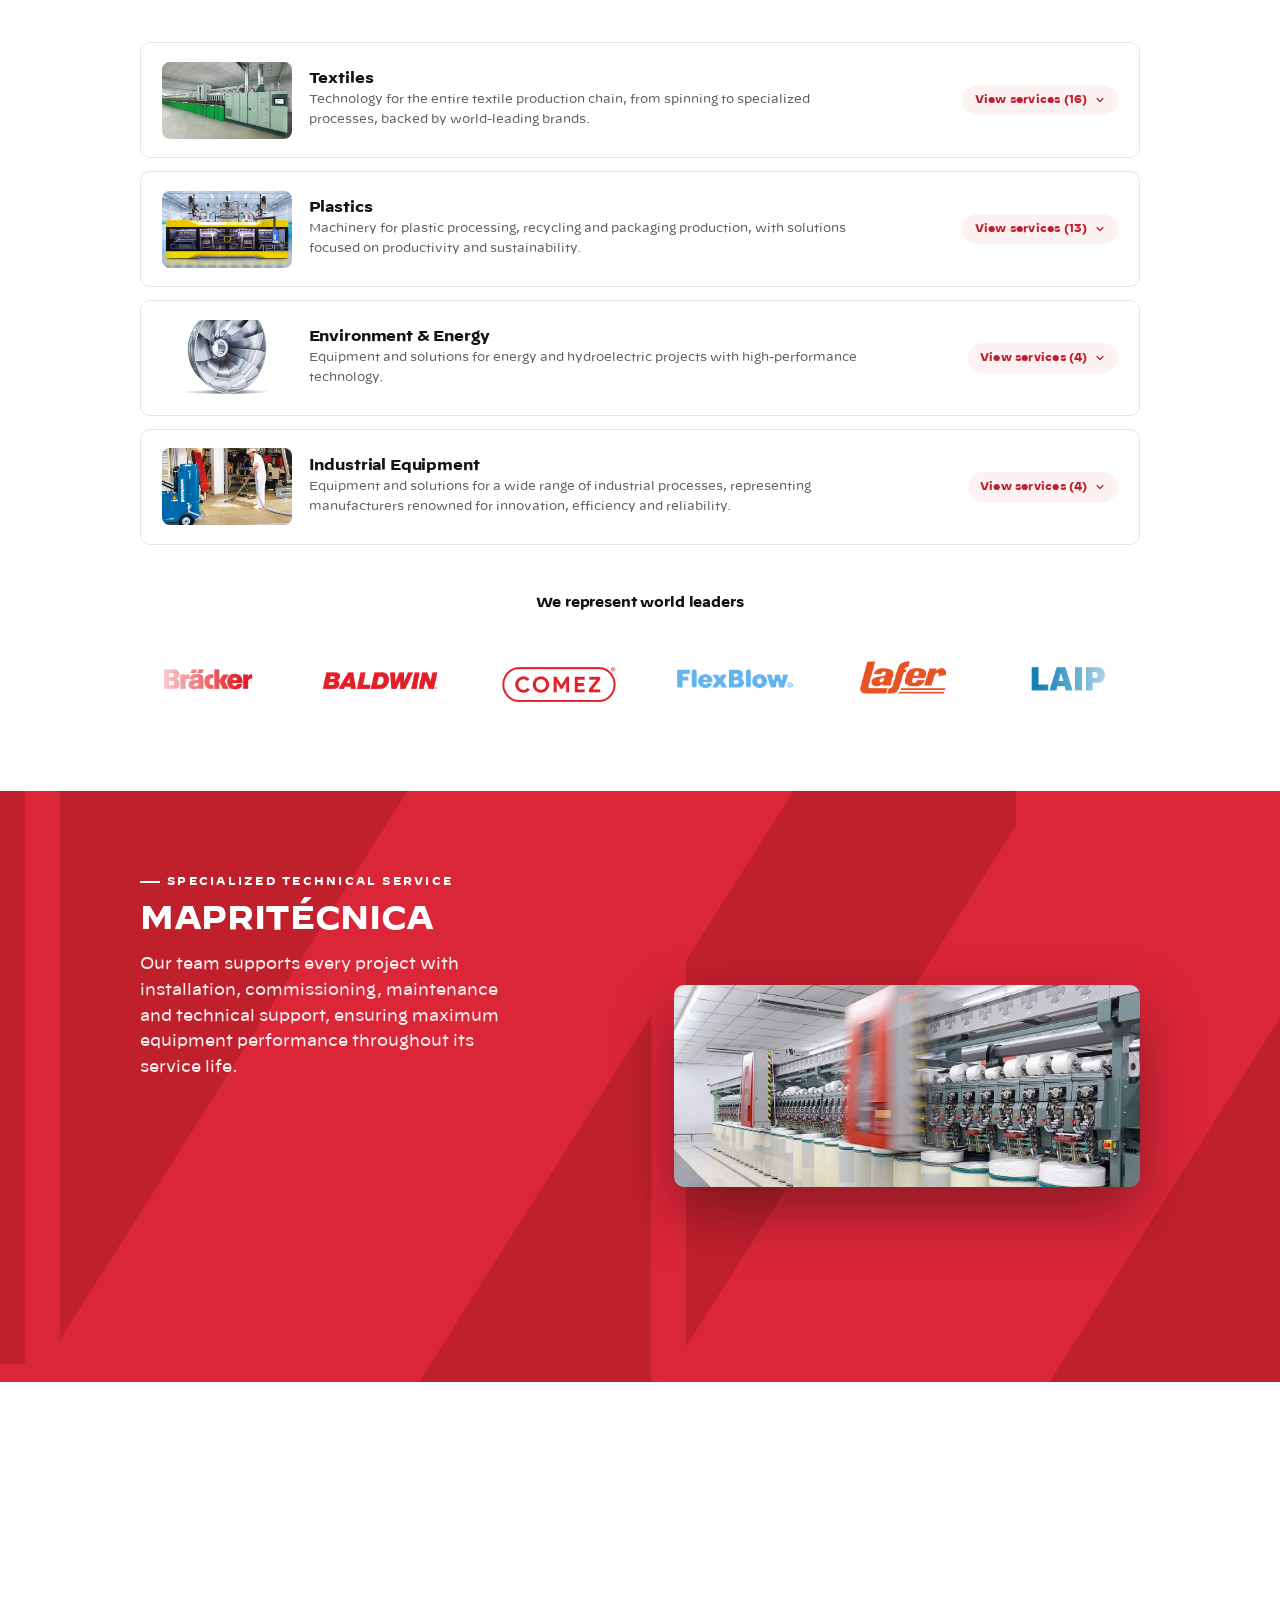
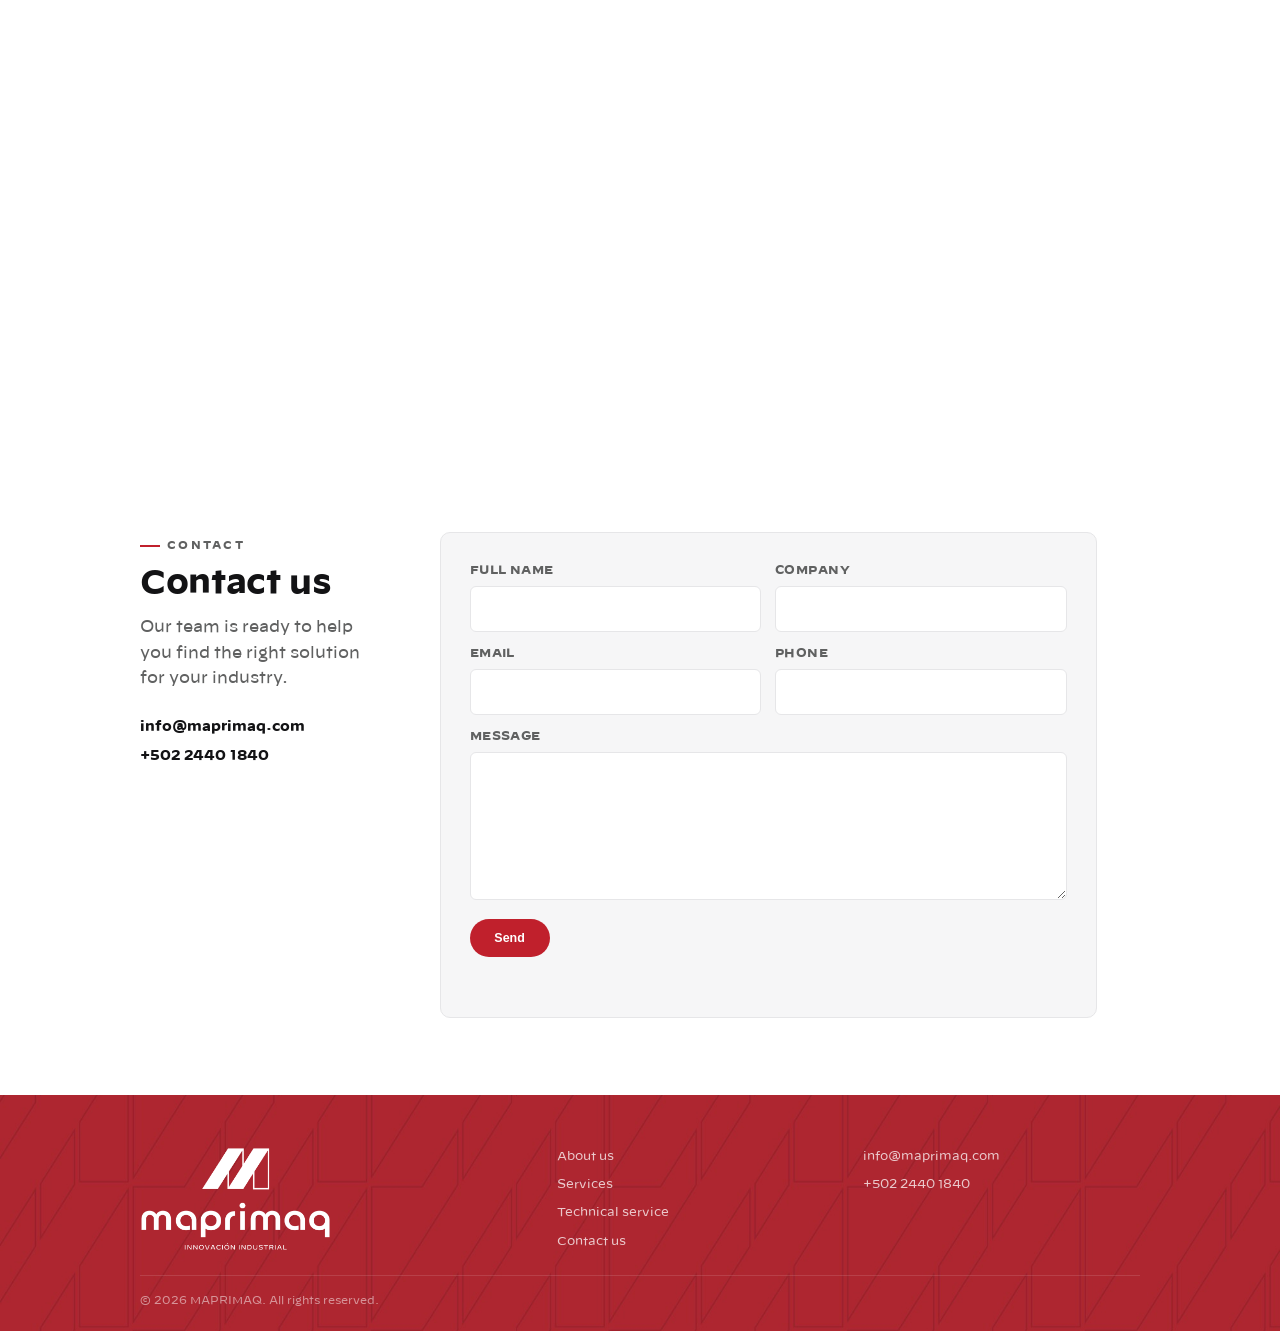
==== commit 61c15ae4: "feat(ia): put before/after first on ia.html, retitle slide 2 'Acelere sus procesos con IA' - Move th" ====
--- a/index.html
+++ b/index.html
@@ -6,7 +6,7 @@
   <title>MAPRIMAQ — Innovación Industrial</title>
   <meta name="description" content="Desde 1961 conectamos a la industria centroamericana con tecnología de clase mundial: textiles, plásticos, energía, tratamiento de aguas e industria en general.">
   <link rel="icon" type="image/png" href="assets/img/icon-1.png">
-  <link rel="stylesheet" href="css/styles.css?v=34">
+  <link rel="stylesheet" href="css/styles.css?v=38">
   <meta property="og:title" content="MAPRIMAQ — Innovación Industrial">
   <meta property="og:description" content="65 años al servicio de la industria. Representamos marcas líderes mundiales en Guatemala, El Salvador y Honduras.">
   <meta property="og:image" content="assets/img/logo-color.png">
@@ -51,12 +51,13 @@
          .hero-promo (the event promo overlay) belongs to slide 2, so a
          slide never renders with another slide's text over it.
 
-         Currently a single slide: the prev/next arrows are hidden and
-         there is no .hero-promo. The last promo (Plastimagen México 2026)
-         is in archive/hero-promo-plastimagen-2026.html with restore steps.
+         Slide 2 announces MAPRIMAQ's software services (links to ia.html);
+         its background is pure CSS (.hero-slide-software), not a photo.
+         Past event promos are in archive/ with restore steps.
          ============================================================ -->
     <div class="hero-bg" aria-hidden="true">
       <img class="hero-slide is-active" src="assets/img/hero-spinning.jpg" alt="" fetchpriority="high">
+      <div class="hero-slide hero-slide-software"></div>
       <div class="hero-scrim"></div>
     </div>
     <div class="container hero-grid">
@@ -72,6 +73,22 @@
           <a href="#contacto" class="btn btn-ghost" data-i18n="hero.cta2">Contáctanos</a>
         </div>
       </div>
+      <!-- Slide 2 copy layer — starts hidden until the carousel advances.
+           NAMING IS LOAD-BEARING: keep every class on the hero-promo-*
+           prefix. Named .hero-ad-* this block was hidden outright by Arc's
+           built-in content blocker (cosmetic filter lists hide "ad" class
+           tokens). Visibility is driven ONLY by .is-hidden; inert and
+           aria-hidden are additive a11y, cleared by js/main.js on slide 2. -->
+      <aside class="hero-promo is-hidden" aria-label="MAPRIMAQ Software" aria-hidden="true" inert>
+        <p class="hero-kicker" data-i18n="promo.sw.kicker">Nuevo: servicios de software</p>
+        <h2 class="hero-title">
+          <span class="hero-number" data-i18n="promo.sw.title">Acelere sus procesos con&nbsp;IA</span>
+        </h2>
+        <p class="hero-lead" data-i18n="promo.sw.lead">MAPRIMAQ ahora también desarrolla software a la medida: automatizamos los documentos y procesos de su empresa con inteligencia artificial.</p>
+        <div class="hero-promo-actions">
+          <a href="ia.html" class="btn btn-primary" data-i18n="promo.sw.cta">Conoce más</a>
+        </div>
+      </aside>
     </div>
     <!-- Carousel controls — grouped bottom-right (inside the container width)
          so they never sit on top of the left-aligned hero copy. -->
@@ -475,6 +492,6 @@
     </div>
   </footer>
 
-  <script src="js/main.js?v=21"></script>
+  <script src="js/main.js?v=26"></script>
 </body>
 </html>
--- a/css/styles.css
+++ b/css/styles.css
@@ -1221,6 +1221,7 @@
   .hero-slide-software::after { left: 45%; opacity: .5; align-items: flex-end; padding-bottom: 12%; }
 }
 .hero-promo .hero-lead { margin-top: 0.62rem; }
+.hero-promo .hero-number { font-size: clamp(2.2rem, 5vw, 3.9rem); line-height: 1.02; }
 
 /* ia.html reuses the home hero as a single, static slide. */
 .hero-page { min-height: 60vh; min-height: 60svh; }
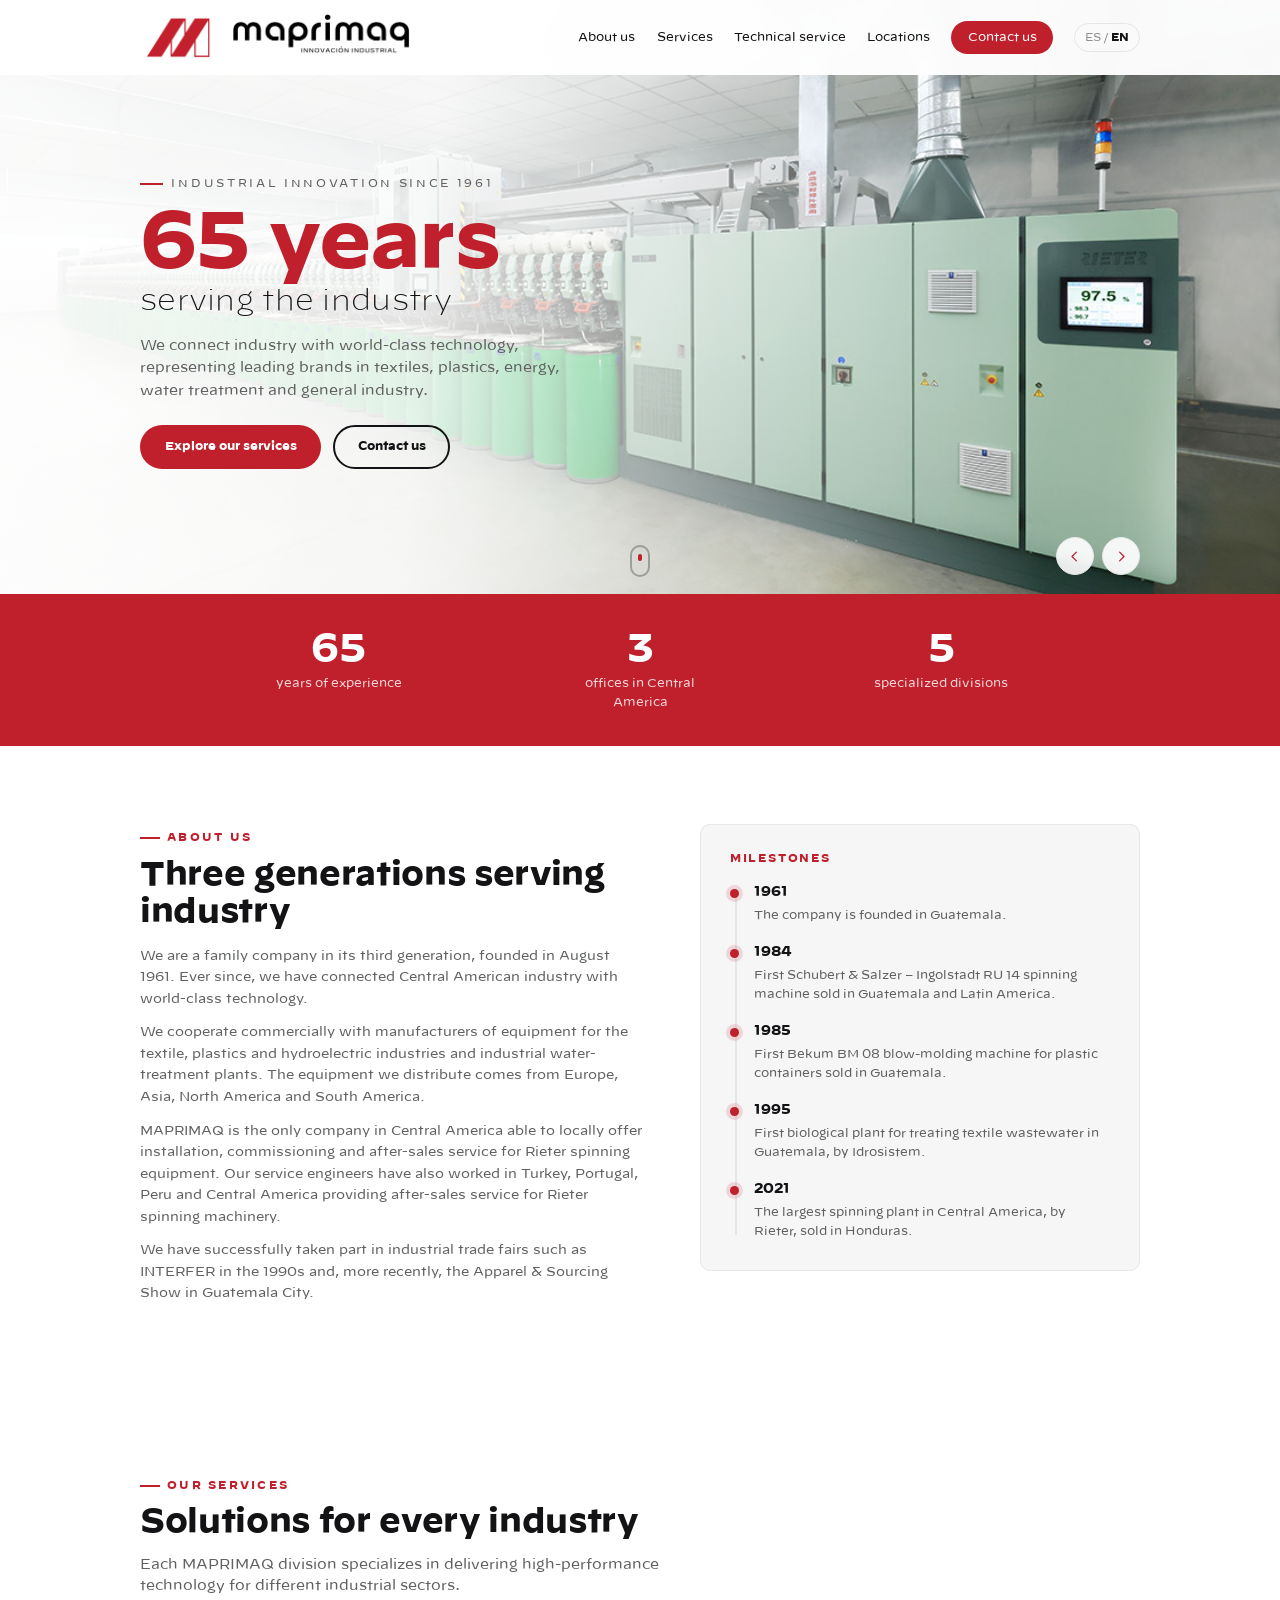
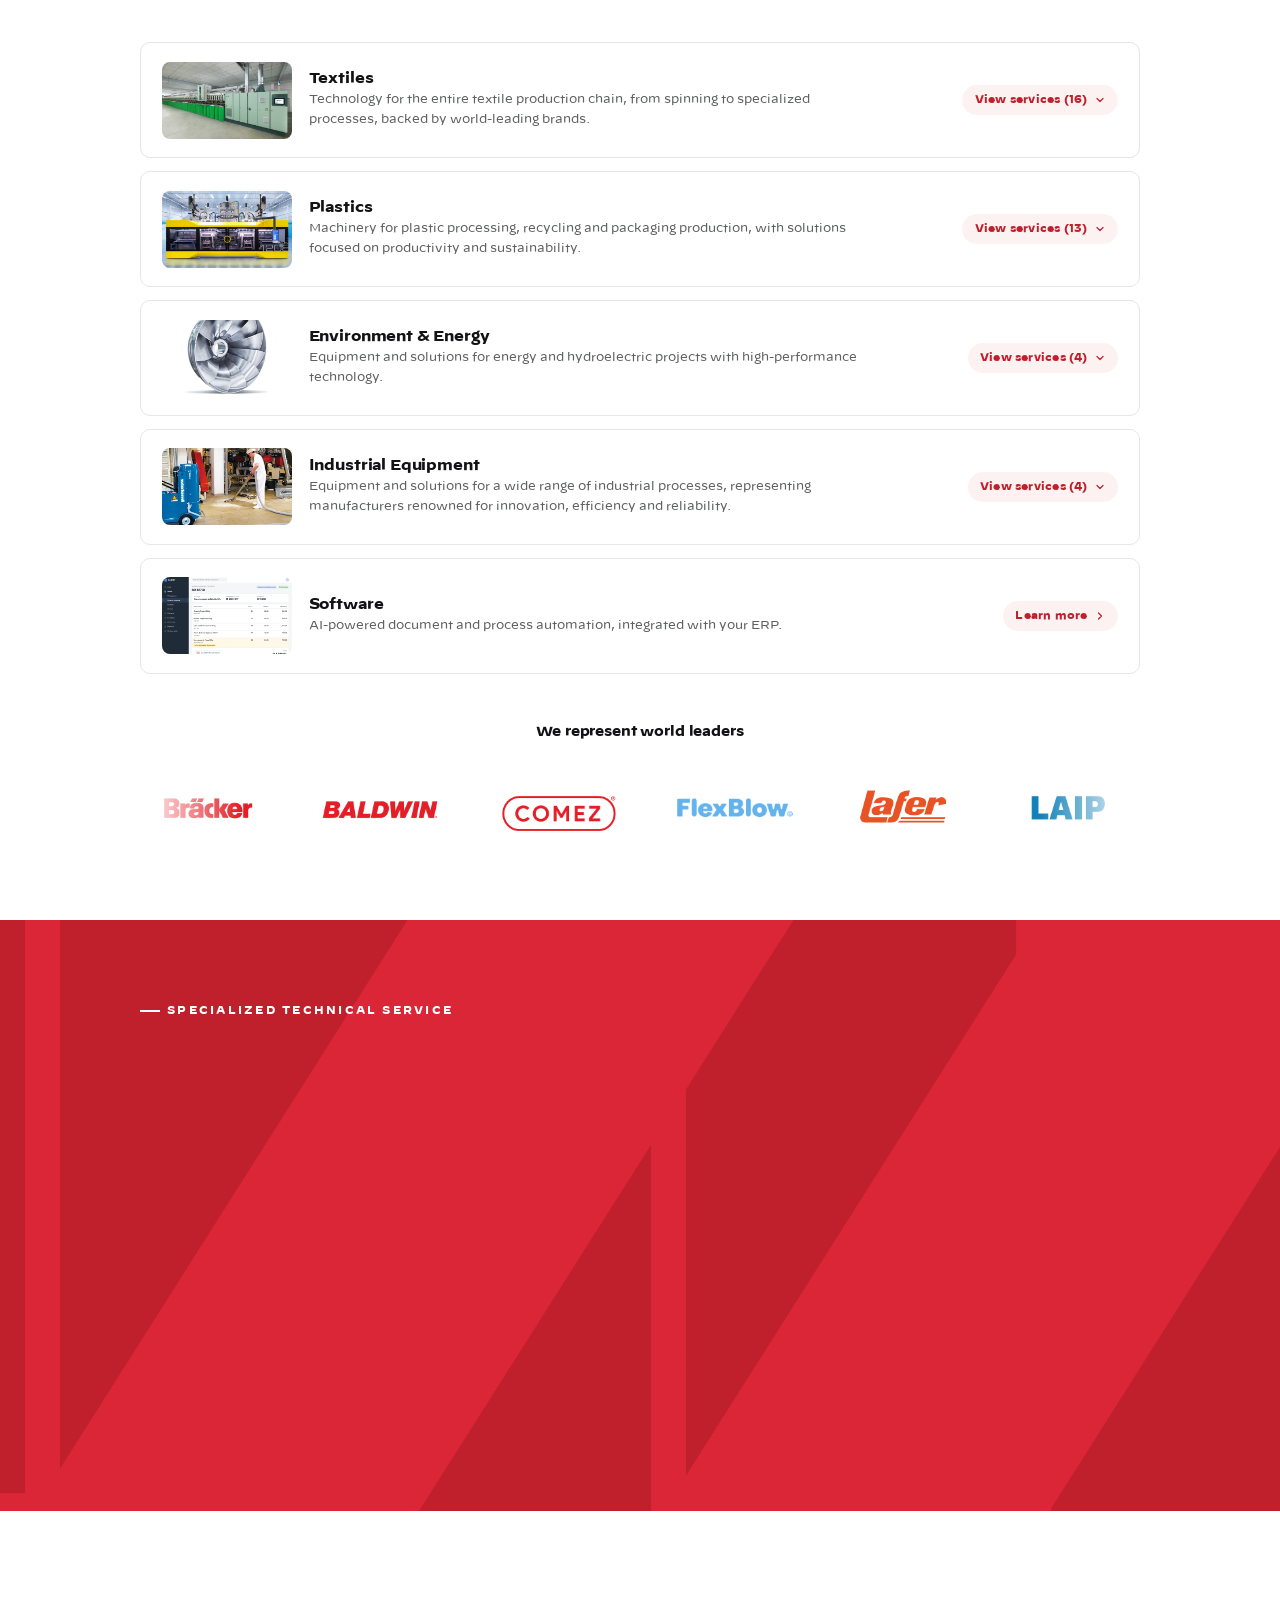
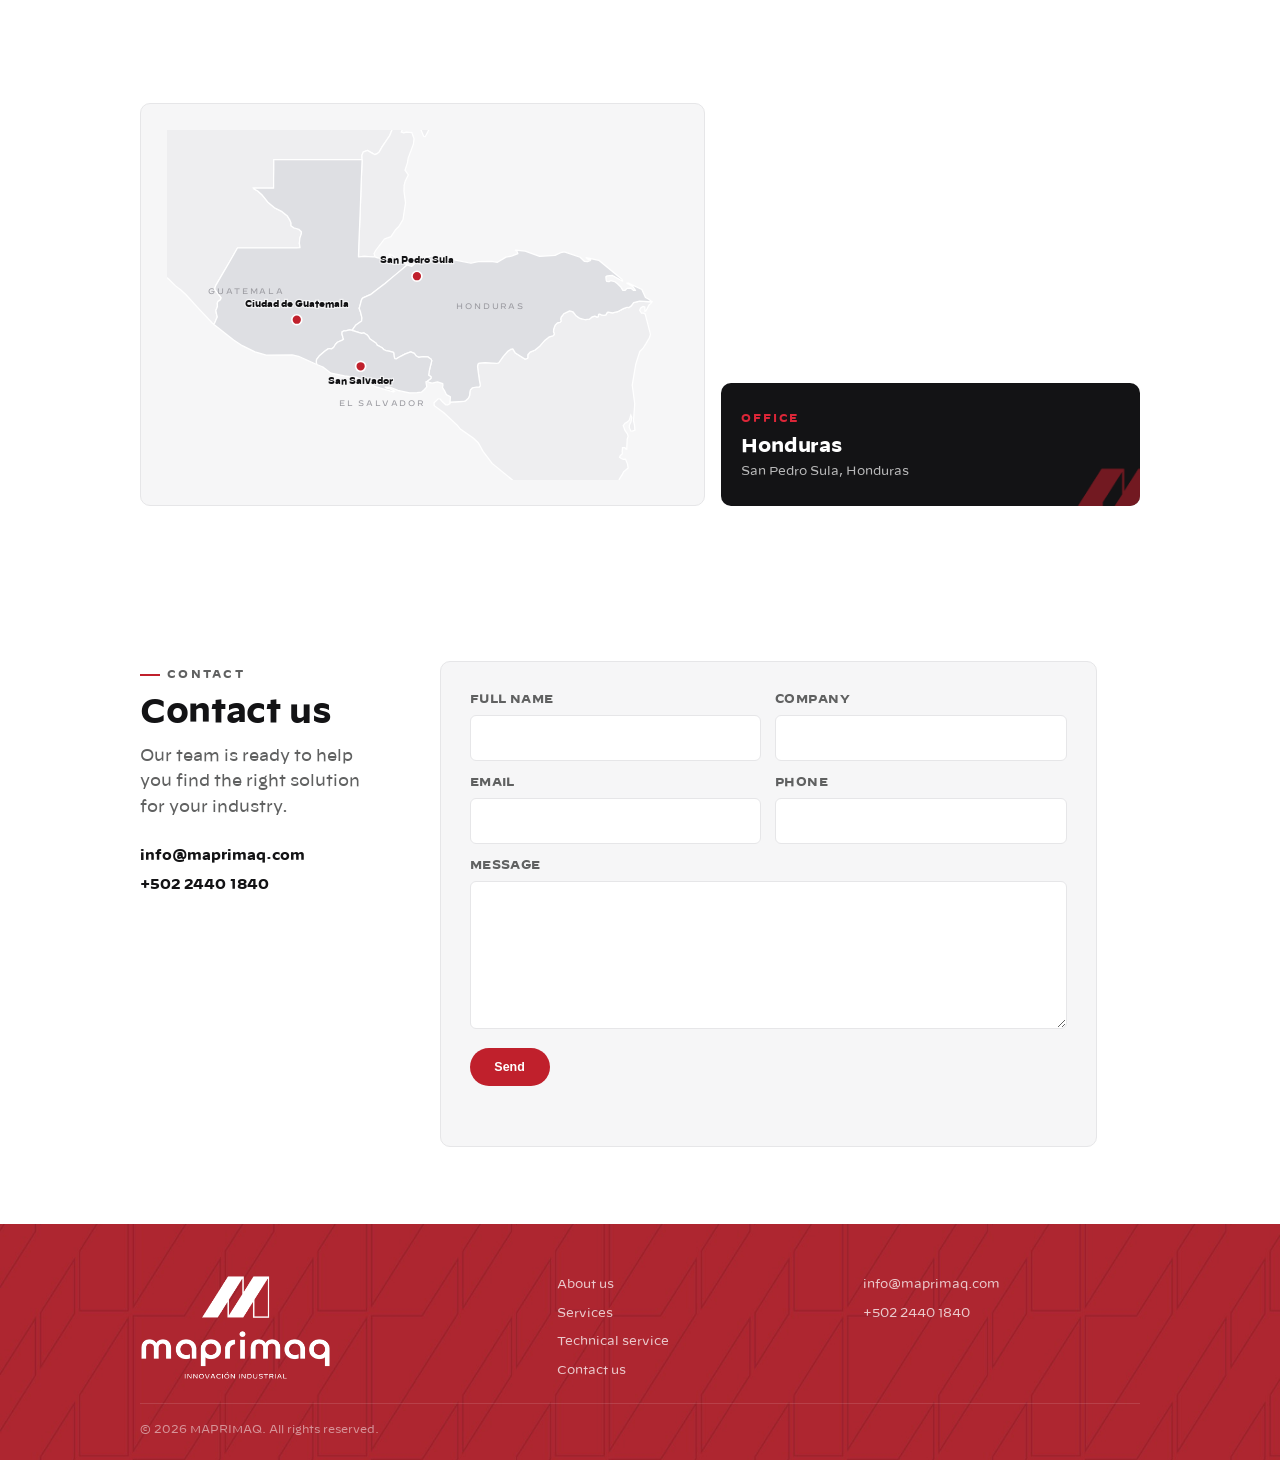
==== commit e5e8c57f: "Add Steinemann CVS and a Software division card linking to ia.html Steinemann joins the brand marque" ====
--- a/index.html
+++ b/index.html
@@ -6,7 +6,7 @@
   <title>MAPRIMAQ — Innovación Industrial</title>
   <meta name="description" content="Desde 1961 conectamos a la industria centroamericana con tecnología de clase mundial: textiles, plásticos, energía, tratamiento de aguas e industria en general.">
   <link rel="icon" type="image/png" href="assets/img/icon-1.png">
-  <link rel="stylesheet" href="css/styles.css?v=38">
+  <link rel="stylesheet" href="css/styles.css?v=39">
   <meta property="og:title" content="MAPRIMAQ — Innovación Industrial">
   <meta property="og:description" content="65 años al servicio de la industria. Representamos marcas líderes mundiales en Guatemala, El Salvador y Honduras.">
   <meta property="og:image" content="assets/img/logo-color.png">
@@ -119,7 +119,7 @@
         <span class="stat-label" data-i18n="stats.countries">oficinas en Centroamérica</span>
       </div>
       <div class="stat reveal">
-        <span class="stat-number" data-count="4">0</span>
+        <span class="stat-number" data-count="5">0</span>
         <span class="stat-label" data-i18n="stats.divisions">segmentos de la industria</span>
       </div>
     </div>
@@ -211,7 +211,7 @@
               <li data-i18n="div.textiles.i13" data-img="assets/img/machines/orox.jpg" data-brand="Orox">Líneas de corte automático</li>
               <li data-i18n="div.textiles.i14" data-img="assets/img/machines/laroche-andritz.jpg" data-brand="ANDRITZ Laroche">Líneas de reciclaje</li>
               <li data-i18n="div.textiles.i15" data-img="assets/img/icons/hvac.svg">Climatización</li>
-              <li data-i18n="div.textiles.i16" data-img="assets/img/icons/extraction.svg">Sistemas industriales de aspiración</li>
+              <li data-i18n="div.textiles.i16" data-img="assets/img/machines/steinemann.jpg" data-brand="Steinemann">Sistemas industriales de aspiración</li>
             </ul>
           </div>
         </article>
@@ -284,6 +284,17 @@
             </ul>
           </div>
         </article>
+        <a class="division-card division-card-link reveal" href="ia.html">
+          <div class="division-head">
+            <div class="division-photo" aria-hidden="true"><img src="assets/img/ia-after.webp" alt="" loading="lazy"></div>
+            <h3 data-i18n="div.software.title">Software</h3>
+            <p data-i18n="div.software.desc">Automatización de documentos y procesos con inteligencia artificial, integrada a su ERP.</p>
+            <span class="division-toggle">
+              <span data-i18n="div.software.cta">Ver más</span>
+              <svg class="toggle-chevron" viewBox="0 0 16 16" aria-hidden="true"><path d="M6 4l4 4-4 4" fill="none" stroke="currentColor" stroke-width="1.6" stroke-linecap="round" stroke-linejoin="round"/></svg>
+            </span>
+          </div>
+        </a>
       </div>
 
       <!-- Brand logo marquee (the former "Marcas" section, now part of
@@ -293,7 +304,7 @@
            seamless loop). -->
       <div class="brands-inline reveal">
         <h3 data-i18n="brands.title">Representamos a líderes mundiales</h3>
-        <div class="logo-marquee" role="img" aria-label="Bräcker, Baldwin, Comez, Flexblow, Lafer, LAIP, ANDRITZ, Lawer, Mayer & Cie., Novibra, Oro X Group, Pentek, Picanol, Reseda Binder, Rieter, Rimtex, SSM, Suessen, USTER, HTW">
+        <div class="logo-marquee" role="img" aria-label="Bräcker, Baldwin, Comez, Flexblow, Lafer, LAIP, ANDRITZ, Lawer, Mayer & Cie., Novibra, Oro X Group, Pentek, Picanol, Reseda Binder, Rieter, Rimtex, SSM, Steinemann, Suessen, USTER, HTW">
           <div class="marquee-track">
             <div class="marquee-group">
               <img src="assets/img/brands/bracker.png" alt="" loading="lazy">
@@ -313,6 +324,7 @@
               <img src="assets/img/brands/rieter.png" alt="" loading="lazy">
               <img src="assets/img/brands/rimtex.png" alt="" loading="lazy">
               <img src="assets/img/brands/ssm.png" alt="" loading="lazy">
+              <img src="assets/img/brands/steinemann.png" alt="" loading="lazy">
               <img src="assets/img/brands/suessen.png" alt="" loading="lazy">
               <img src="assets/img/brands/uster.png" alt="" loading="lazy">
               <img src="assets/img/brands/htw.png" alt="" loading="lazy">
@@ -335,6 +347,7 @@
               <img src="assets/img/brands/rieter.png" alt="" loading="lazy">
               <img src="assets/img/brands/rimtex.png" alt="" loading="lazy">
               <img src="assets/img/brands/ssm.png" alt="" loading="lazy">
+              <img src="assets/img/brands/steinemann.png" alt="" loading="lazy">
               <img src="assets/img/brands/suessen.png" alt="" loading="lazy">
               <img src="assets/img/brands/uster.png" alt="" loading="lazy">
               <img src="assets/img/brands/htw.png" alt="" loading="lazy">
@@ -492,6 +505,6 @@
     </div>
   </footer>
 
-  <script src="js/main.js?v=26"></script>
+  <script src="js/main.js?v=27"></script>
 </body>
 </html>
--- a/css/styles.css
+++ b/css/styles.css
@@ -600,6 +600,7 @@
 }
 .division-card:hover::before, .division-card:focus-visible::before, .division-card.open::before { transform: scaleY(1); }
 .division-card:focus-visible { outline: none; }
+.division-card-link { display: block; color: inherit; text-decoration: none; }
 
 .division-card h3 { grid-area: title; align-self: end; margin: 0; }
 .division-head > p {
